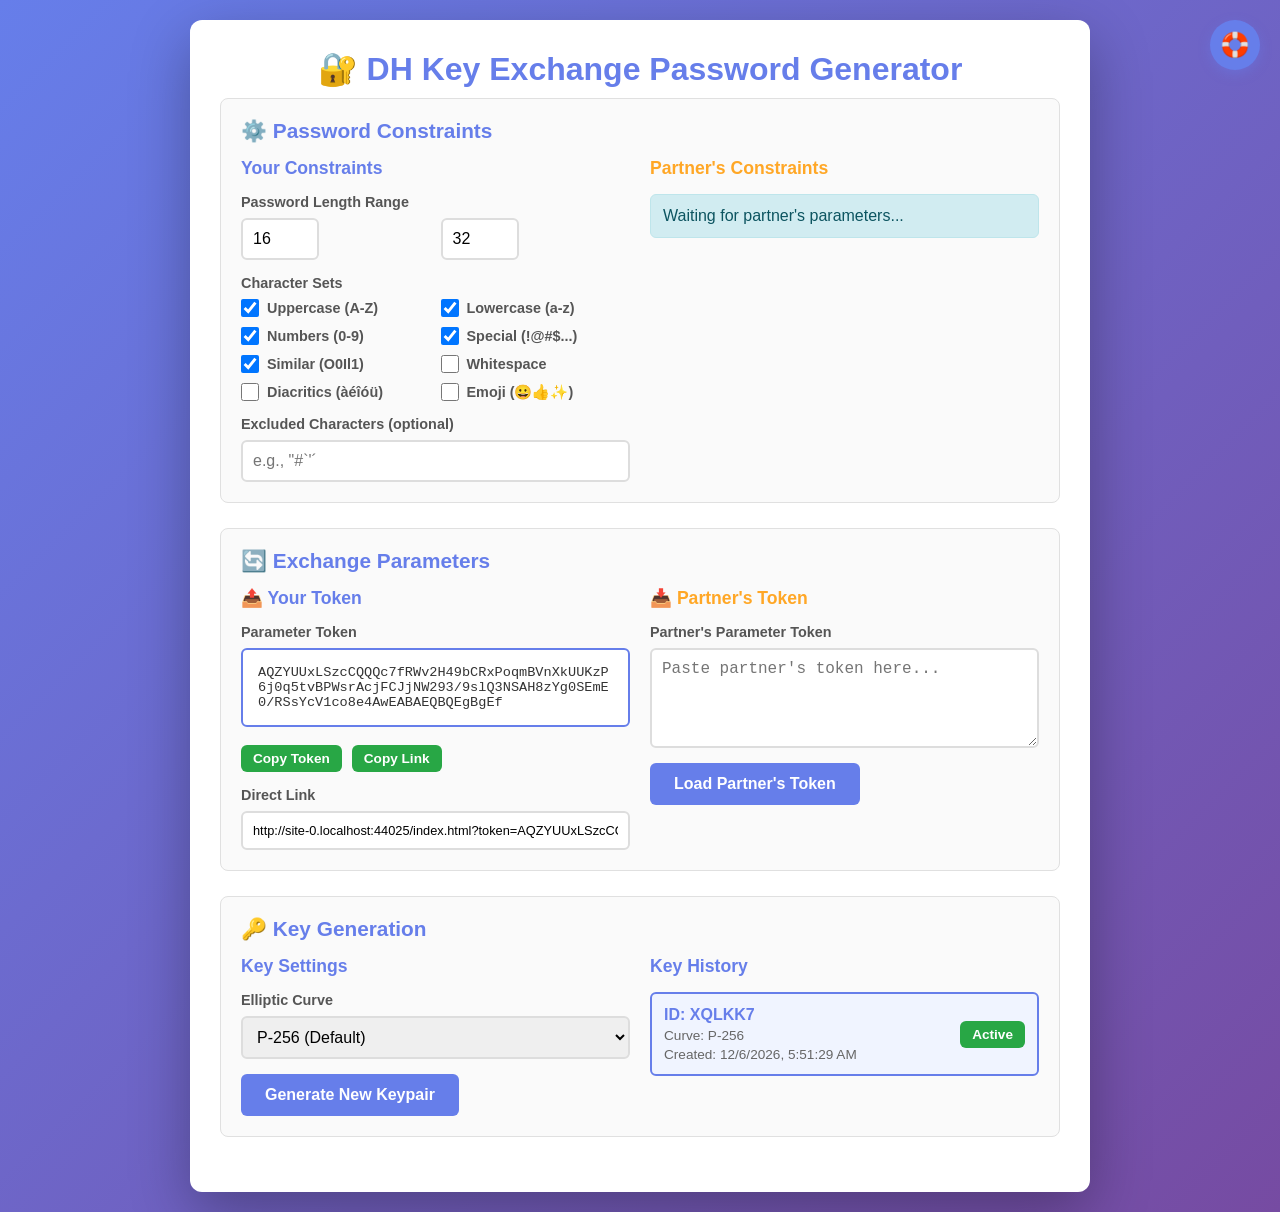
==== index.html @ a7e4fc38 "Fix similar char exclusion" ====
<!DOCTYPE html>
<html lang="en">
<head>
    <meta charset="UTF-8">
    <meta name="viewport" content="width=device-width, initial-scale=1.0">
    <title>DH Key Exchange - Secure Password Generator</title>
    <style>
        * {
            margin: 0;
            padding: 0;
            box-sizing: border-box;
        }

        body {
            font-family: 'Segoe UI', Tahoma, Geneva, Verdana, sans-serif;
            background: linear-gradient(135deg, #667eea 0%, #764ba2 100%);
            min-height: 100vh;
            padding: 20px;
            color: #333;
        }

        .container {
            max-width: 900px;
            margin: 0 auto;
            background: white;
            border-radius: 12px;
            box-shadow: 0 20px 60px rgba(0, 0, 0, 0.3);
            padding: 30px;
        }

        h1 {
            color: #667eea;
            text-align: center;
            margin-bottom: 10px;
            font-size: 2em;
        }

        .subtitle {
            text-align: center;
            color: #666;
            margin-bottom: 30px;
            font-size: 0.9em;
        }

        .section {
            margin-bottom: 25px;
            padding: 20px;
            border: 1px solid #e0e0e0;
            border-radius: 8px;
            background: #fafafa;
        }

        .section h2 {
            color: #667eea;
            margin-bottom: 15px;
            font-size: 1.3em;
            display: flex;
            align-items: center;
            gap: 10px;
        }

        .section-content {
            display: grid;
            gap: 15px;
        }

        .form-group {
            display: grid;
            gap: 8px;
        }

        label {
            font-weight: 600;
            color: #555;
            font-size: 0.9em;
        }

        input[type="number"],
        input[type="text"],
        select,
        textarea {
            padding: 10px;
            border: 2px solid #ddd;
            border-radius: 6px;
            font-size: 1em;
            transition: border-color 0.3s;
        }

        input[type="number"]:focus,
        input[type="text"]:focus,
        select:focus,
        textarea:focus {
            outline: none;
            border-color: #667eea;
        }

        .checkbox-group {
            display: grid;
            grid-template-columns: repeat(auto-fit, minmax(150px, 1fr));
            gap: 10px;
        }

        .checkbox-item {
            display: flex;
            align-items: center;
            gap: 8px;
        }

        input[type="checkbox"] {
            width: 18px;
            height: 18px;
            cursor: pointer;
        }

        .range-inputs {
            display: grid;
            grid-template-columns: 1fr 1fr;
            gap: 10px;
        }

        button {
            padding: 12px 24px;
            background: #667eea;
            color: white;
            border: none;
            border-radius: 6px;
            font-size: 1em;
            font-weight: 600;
            cursor: pointer;
            transition: all 0.3s;
        }

        button:hover {
            background: #5568d3;
            transform: translateY(-2px);
            box-shadow: 0 4px 12px rgba(102, 126, 234, 0.4);
        }

        button:active {
            transform: translateY(0);
        }

        button:disabled {
            background: #ccc;
            cursor: not-allowed;
            transform: none;
        }

        .button-group {
            display: flex;
            gap: 10px;
            flex-wrap: wrap;
        }

        .keypair-list {
            display: grid;
            gap: 10px;
        }

        .keypair-item {
            padding: 12px;
            background: white;
            border: 2px solid #e0e0e0;
            border-radius: 6px;
            display: flex;
            justify-content: space-between;
            align-items: center;
        }

        .keypair-item.active {
            border-color: #667eea;
            background: #f0f4ff;
        }

        .keypair-info {
            display: flex;
            flex-direction: column;
            gap: 4px;
        }

        .keypair-id {
            font-weight: bold;
            color: #667eea;
        }

        .keypair-curve {
            font-size: 0.85em;
            color: #666;
        }

        .token-display {
            padding: 15px;
            background: white;
            border: 2px solid #667eea;
            border-radius: 6px;
            word-break: break-all;
            font-family: 'Courier New', monospace;
            font-size: 0.85em;
            max-height: 150px;
            overflow-y: auto;
            position: relative;
        }

        .copy-button {
            padding: 6px 12px;
            font-size: 0.85em;
            background: #28a745;
        }

        .copy-button:hover {
            background: #218838;
        }

        .result-box {
            padding: 20px;
            background: #e8f5e9;
            border: 2px solid #4caf50;
            border-radius: 8px;
            margin-top: 20px;
            margin-bottom: 20px;
        }

        .result-box h3 {
            color: #2e7d32;
            margin-bottom: 15px;
        }

        .result-item {
            margin-bottom: 0;
        }

        .result-item label {
            display: block;
            margin-bottom: 5px;
            color: #2e7d32;
        }

        .result-value {
            padding: 12px;
            background: white;
            border-radius: 6px;
            font-family: 'Courier New', monospace;
            font-size: 1.1em;
            font-weight: bold;
            word-break: break-all;
            display: flex;
            justify-content: space-between;
            align-items: center;
            gap: 10px;
        }

        .verification-token {
            font-size: 1.5em;
            color: #667eea;
            text-align: center;
        }

        .alert {
            padding: 12px;
            border-radius: 6px;
            margin-bottom: 15px;
        }

        .alert-info {
            background: #d1ecf1;
            border: 1px solid #bee5eb;
            color: #0c5460;
        }

        .alert-success {
            background: #d4edda;
            border: 1px solid #c3e6cb;
            color: #155724;
        }

        .alert-warning {
            background: #fff3cd;
            border: 1px solid #ffeaa7;
            color: #856404;
        }

        .hidden {
            display: none;
        }

        textarea {
            min-height: 100px;
            font-family: 'Courier New', monospace;
            resize: vertical;
        }

        .link-display {
            display: flex;
            gap: 10px;
            margin-top: 10px;
        }

        .link-display input {
            flex: 1;
        }

        .help-button {
            position: fixed;
            top: 20px;
            right: 20px;
            width: 50px;
            height: 50px;
            border-radius: 50%;
            background: #667eea;
            color: white;
            border: none;
            font-size: 1.5em;
            cursor: pointer;
            box-shadow: 0 4px 12px rgba(102, 126, 234, 0.4);
            transition: all 0.3s ease;
            z-index: 1000;
            display: flex;
            align-items: center;
            justify-content: center;
        }

        .help-button:hover {
            transform: scale(1.1);
            box-shadow: 0 6px 20px rgba(102, 126, 234, 0.6);
        }

        .modal-overlay {
            display: none;
            position: fixed;
            top: 0;
            left: 0;
            right: 0;
            bottom: 0;
            background: rgba(0, 0, 0, 0.6);
            z-index: 2000;
            align-items: center;
            justify-content: center;
            padding: 20px;
            overflow-y: auto;
        }

        .modal-overlay.active {
            display: flex;
        }

        .modal-content {
            background: white;
            border-radius: 12px;
            max-width: 700px;
            width: 100%;
            max-height: 90vh;
            box-shadow: 0 20px 60px rgba(0, 0, 0, 0.4);
            position: relative;
            display: flex;
            flex-direction: column;
        }

        .modal-header {
            background: linear-gradient(135deg, #667eea 0%, #764ba2 100%);
            color: white;
            padding: 20px 30px;
            border-radius: 12px 12px 0 0;
            display: flex;
            justify-content: space-between;
            align-items: center;
            flex-shrink: 0;
        }

        .modal-header h2 {
            margin: 0;
            font-size: 1.5em;
        }

        .modal-close {
            background: rgba(255, 255, 255, 0.2);
            border: none;
            color: white;
            font-size: 1.5em;
            cursor: pointer;
            width: 35px;
            height: 35px;
            border-radius: 50%;
            display: flex;
            align-items: center;
            justify-content: center;
            transition: background 0.2s;
        }

        .modal-close:hover {
            background: rgba(255, 255, 255, 0.3);
        }

        .modal-body {
            padding: 30px;
            overflow-y: auto;
            flex: 1;
            min-height: 0;
        }

        .modal-body h3 {
            color: #667eea;
            margin-top: 25px;
            margin-bottom: 12px;
            font-size: 1.2em;
        }

        .modal-body h3:first-child {
            margin-top: 0;
        }

        .modal-body p {
            line-height: 1.6;
            color: #555;
            margin-bottom: 15px;
        }

        .modal-body ol, .modal-body ul {
            margin-left: 20px;
            margin-bottom: 15px;
            color: #555;
        }

        .modal-body li {
            margin-bottom: 8px;
            line-height: 1.5;
        }

        .modal-body strong {
            color: #333;
        }

        .welcome-banner {
            background: linear-gradient(135deg, #667eea15, #764ba215);
            border: 2px solid #667eea;
            border-radius: 8px;
            padding: 15px 20px;
            margin-bottom: 20px;
            display: flex;
            align-items: center;
            gap: 15px;
        }

        .welcome-banner-icon {
            font-size: 2em;
        }

        .welcome-banner-text {
            flex: 1;
        }

        .welcome-banner-text p {
            margin: 0;
            color: #333;
        }

        .welcome-banner-close {
            background: none;
            border: none;
            color: #667eea;
            cursor: pointer;
            font-size: 1.5em;
            padding: 0;
            width: 30px;
            height: 30px;
            border-radius: 50%;
            display: flex;
            align-items: center;
            justify-content: center;
            transition: background 0.2s;
        }

        .welcome-banner-close:hover {
            background: rgba(102, 126, 234, 0.1);
        }

        @media (max-width: 768px) {
            .range-inputs {
                grid-template-columns: 1fr;
            }
            
            .section > div[style*="grid-template-columns"] {
                grid-template-columns: 1fr !important;
            }

            .help-button {
                top: 10px;
                right: 10px;
                width: 45px;
                height: 45px;
                font-size: 1.3em;
            }

            .modal-body {
                padding: 20px;
            }
        }
    </style>
</head>
<body>
    <!-- Help Button -->
    <button class="help-button" onclick="openHelpModal()" title="Help">🛟</button>

    <!-- Help Modal -->
    <div id="helpModal" class="modal-overlay" onclick="closeHelpModalOnOverlay(event)">
        <div class="modal-content">
            <div class="modal-header">
                <h2>🛟 Help & Information</h2>
                <button class="modal-close" onclick="closeHelpModal()">&times;</button>
            </div>
            <div class="modal-body">
                <h3>📋 Workflow</h3>
                <ol>
                    <li><strong><span title="User A">👨🏽</span></strong> opens this page and configures password constraints (length, character types, excluded characters)</li>
                    <li><strong><span title="User A">👨🏽</span></strong> generates an EC keypair and shares their token with <strong><span title="User B">👩🏻</span></strong> (via any channel: email, chat, etc.)</li>
                    <li><strong><span title="User B">👩🏻</span></strong> opens this page, pastes <strong><span title="User A">👨🏽</span></strong>'s token, which automatically imports the constraints</li>
                    <li><strong><span title="User B">👩🏻</span></strong> generates their own keypair and shares their token back to <strong><span title="User A">👨🏽</span></strong></li>
                    <li><strong><span title="Both users">👨🏽👩🏻</span></strong> now have matching shared passwords and verification tokens</li>
                    <li><strong>Verify out-of-band</strong>: <span title="Both users">👨🏽👩🏻</span> compare the 6-character verification token (phone call, video chat, etc.)</li>
                    <li><strong>Use the password</strong>: Once verified, both users can use the shared password with confidence</li>
                </ol>

                <h3>🔒 Security Principles</h3>
                <p>This tool uses <strong>Elliptic Curve Diffie-Hellman (ECDH)</strong> key exchange:</p>
                <ul>
                    <li><strong>Public Key Cryptography</strong>: Each user generates a keypair (private + public key). Only public keys are exchanged</li>
                    <li><strong>Shared Secret Derivation</strong>: Using ECDH, both parties independently compute the same shared secret without ever transmitting it</li>
                    <li><strong>Password Generation</strong>: The shared secret is deterministically converted to a password using the agreed constraints</li>
                    <li><strong>Verification Token</strong>: A 24-bit token (XOR of public keys) provides out-of-band verification to prevent MITM attacks</li>
                    <li><strong>Web Crypto API</strong>: All cryptography uses browser-native, audited implementations (P-256, P-384, or P-521 curves)</li>
                </ul>

                <h3>🏠 Privacy & Local Operation</h3>
                <p><strong>Your data never leaves your device:</strong></p>
                <ul>
                    <li>✅ <strong>100% Client-Side</strong>: All cryptographic operations happen in your browser using JavaScript</li>
                    <li>✅ <strong>No Server Communication</strong>: This page makes zero network requests after loading</li>
                    <li>✅ <strong>No Tracking or Analytics</strong>: No cookies, no tracking pixels, no telemetry of any kind</li>
                    <li>✅ <strong>Session Storage Only</strong>: Keypairs are stored in your browser's session storage (cleared when tab closes)</li>
                    <li>✅ <strong>Open Source</strong>: Single HTML file - view source to audit the complete code</li>
                </ul>
                <p><em>You control token distribution. This tool only provides the cryptographic mechanism to generate matching passwords.</em></p>

                <h3>💡 Tips</h3>
                <ul>
                    <li>Always verify the verification token out-of-band (phone, video) before using the password</li>
                    <li>Tokens can be shared via any medium (email, chat, SMS) - they contain only public information</li>
                    <li>Use reasonable password lengths: 12-20 characters is typically secure and usable</li>
                    <li>The tool auto-selects or generates keypairs as needed for convenience</li>
                    <li>Multiple keypairs can be maintained in the same session for different exchanges</li>
                </ul>
            </div>
        </div>
    </div>

    <div class="container">
        <h1>🔐 DH Key Exchange Password Generator</h1>

        <!-- Welcome Banner (shown when partner token detected in URL) -->
        <div id="welcomeWrapper" class="hidden">
            <div id="welcomeBanner" class="welcome-banner">
                <div class="welcome-banner-icon">👋</div>
                <div class="welcome-banner-text">
                    <p><strong>It looks like someone sent you here!</strong> A partner token was detected. It has been pre-filled into the "Partner's Token" field below. Remember to send "Your Token" token to this partner, after modifying the password parameters. <a href="#" onclick="openHelpModal(); return false;">Need help?</a></p>
                </div>
                <button class="welcome-banner-close" onclick="closeWelcomeBanner()">&times;</button>
            </div>
        </div>

        <!-- Section 0: Results (at top) -->
        <div id="resultsSection" class="hidden">
            <div class="result-box">
                <h3>✨ Shared Password Generated</h3>
                <div style="display: grid; grid-template-columns: 2fr 1fr; gap: 15px;">
                    <div class="result-item">
                        <label>Shared Password</label>
                        <div class="result-value">
                            <span id="sharedPassword"></span>
                            <button class="copy-button" id="copyPassword">Copy</button>
                        </div>
                    </div>

                    <div class="result-item">
                        <label>Verification Token</label>
                        <div class="result-value verification-token">
                            <span id="verificationToken"></span>
                            <button class="copy-button" id="copyVerification">Copy</button>
                        </div>
                    </div>
                </div>

                <div class="alert alert-warning" style="margin-top: 15px;">
                    ⚠️ Compare the verification token with your partner to ensure you both derived the same password. The tokens should match exactly.
                </div>
            </div>
        </div>

        <!-- Section 1: Password Constraints -->
        <div class="section">
            <h2>⚙️ Password Constraints</h2>
            <div style="display: grid; grid-template-columns: 1fr 1fr; gap: 20px;">
                <!-- Your Constraints -->
                <div>
                    <h3 style="color: #667eea; margin-bottom: 15px; font-size: 1.1em;">Your Constraints</h3>
                    <div class="section-content">
                        <div class="form-group">
                            <label>Password Length Range</label>
                            <div class="range-inputs">
                                <div>
                                    <input type="number" id="minLength" min="4" max="128" value="16" placeholder="Min">
                                </div>
                                <div>
                                    <input type="number" id="maxLength" min="4" max="128" value="32" placeholder="Max">
                                </div>
                            </div>
                        </div>

                        <div class="form-group">
                            <label>Character Sets</label>
                            <div class="checkbox-group">
                                <div class="checkbox-item">
                                    <input type="checkbox" id="charUppercase" checked>
                                    <label for="charUppercase">Uppercase (A-Z)</label>
                                </div>
                                <div class="checkbox-item">
                                    <input type="checkbox" id="charLowercase" checked>
                                    <label for="charLowercase">Lowercase (a-z)</label>
                                </div>
                                <div class="checkbox-item">
                                    <input type="checkbox" id="charNumbers" checked>
                                    <label for="charNumbers">Numbers (0-9)</label>
                                </div>
                                <div class="checkbox-item">
                                    <input type="checkbox" id="charSpecial" checked>
                                    <label for="charSpecial">Special (!@#$...)</label>
                                </div>
                                <div class="checkbox-item">
                                    <input type="checkbox" id="charSimilar" checked>
                                    <label for="charSimilar">Similar (O0Il1)</label>
                                </div>
                                <div class="checkbox-item">
                                    <input type="checkbox" id="charWhitespace">
                                    <label for="charWhitespace">Whitespace</label>
                                </div>
                                <div class="checkbox-item">
                                    <input type="checkbox" id="charDiacritics">
                                    <label for="charDiacritics">Diacritics (àéîóü)</label>
                                </div>
                                <div class="checkbox-item">
                                    <input type="checkbox" id="charEmoji">
                                    <label for="charEmoji">Emoji (😀👍✨)</label>
                                </div>
                            </div>
                        </div>

                        <div class="form-group">
                            <label>Excluded Characters (optional)</label>
                            <input type="text" id="excludedChars" placeholder="e.g., &quot;#&grave;'&acute;">
                        </div>
                    </div>
                </div>

                <!-- Partner Constraints -->
                <div id="partnerConstraintsPanel">
                    <h3 style="color: #ffa726; margin-bottom: 15px; font-size: 1.1em;">Partner's Constraints</h3>
                    <div class="section-content">
                        <div id="partnerConstraintsContent" class="alert alert-info">
                            Waiting for partner's parameters...
                        </div>
                    </div>
                </div>
            </div>
        </div>

        <!-- Section 3: Exchange Parameters -->
        <div class="section">
            <h2>🔄 Exchange Parameters</h2>
            <div style="display: grid; grid-template-columns: 1fr 1fr; gap: 20px;">
                <!-- Share Your Parameters -->
                <div id="shareSection" class="hidden">
                    <h3 style="color: #667eea; margin-bottom: 15px; font-size: 1.1em;">📤 Your Token</h3>
                    <div class="section-content">
                        <div class="form-group">
                            <label>Parameter Token</label>
                            <div class="token-display" id="myToken"></div>
                            <div class="button-group" style="margin-top: 10px;">
                                <button class="copy-button" id="copyToken">Copy Token</button>
                                <button class="copy-button" id="copyLink">Copy Link</button>
                            </div>
                        </div>

                        <div class="form-group">
                            <label>Direct Link</label>
                            <input type="text" id="shareLink" readonly style="font-size: 0.8em;">
                        </div>
                    </div>
                </div>

                <!-- Load Partner's Parameters -->
                <div>
                    <h3 style="color: #ffa726; margin-bottom: 15px; font-size: 1.1em;">📥 Partner's Token</h3>
                    <div class="section-content">
                        <div class="form-group">
                            <label>Partner's Parameter Token</label>
                            <textarea id="partnerToken" placeholder="Paste partner's token here..."></textarea>
                        </div>

                        <div class="button-group">
                            <button id="loadPartnerToken">Load Partner's Token</button>
                        </div>
                    </div>
                </div>
            </div>
        </div>

        <!-- Section 4: Key Generation (at bottom) -->
        <div class="section">
            <h2>🔑 Key Generation</h2>
            <div style="display: grid; grid-template-columns: 1fr 1fr; gap: 20px;">
                <!-- Key Settings -->
                <div>
                    <h3 style="color: #667eea; margin-bottom: 15px; font-size: 1.1em;">Key Settings</h3>
                    <div class="section-content">
                        <div class="form-group">
                            <label>Elliptic Curve</label>
                            <select id="ecCurve">
                                <option value="P-256" selected>P-256 (Default)</option>
                                <option value="P-384">P-384</option>
                                <option value="P-521">P-521</option>
                            </select>
                        </div>

                        <div class="button-group">
                            <button id="generateKeypair">Generate New Keypair</button>
                        </div>
                    </div>
                </div>

                <!-- Key History -->
                <div>
                    <h3 style="color: #667eea; margin-bottom: 15px; font-size: 1.1em;">Key History</h3>
                    <div class="section-content">
                        <div id="keypairListContainer" class="hidden">
                            <div id="keypairList" class="keypair-list"></div>
                        </div>
                        <div id="noKeypairsMessage" class="alert alert-info">
                            No keypairs generated yet. Select a curve to auto-generate one.
                        </div>
                    </div>
                </div>
            </div>
        </div>
    </div>

    <script>
        // ========================================
        // State Management
        // ========================================
        const state = {
            keypairs: [],
            activeKeypairId: null,
            partnerPublicKey: null,
            partnerPublicKeyRaw: null,
            partnerKeypairId: null,
            partnerCurve: null,
            myKeypairIdForPartner: null,
            constraints: null
        };

        // ========================================
        // Utility Functions
        // ========================================
        function generateId(length = 8) {
            const chars = 'ABCDEFGHIJKLMNOPQRSTUVWXYZ0123456789';
            let id = '';
            const array = new Uint8Array(length);
            crypto.getRandomValues(array);
            for (let i = 0; i < length; i++) {
                id += chars[array[i] % chars.length];
            }
            return id;
        }

        function arrayBufferToBase64(buffer) {
            const bytes = new Uint8Array(buffer);
            let binary = '';
            for (let i = 0; i < bytes.length; i++) {
                binary += String.fromCharCode(bytes[i]);
            }
            return btoa(binary);
        }

        function base64ToArrayBuffer(base64) {
            const binary = atob(base64);
            const bytes = new Uint8Array(binary.length);
            for (let i = 0; i < binary.length; i++) {
                bytes[i] = binary.charCodeAt(i);
            }
            return bytes.buffer;
        }

        function getConstraints() {
            return {
                minLength: parseInt(document.getElementById('minLength').value),
                maxLength: parseInt(document.getElementById('maxLength').value),
                uppercase: document.getElementById('charUppercase').checked,
                lowercase: document.getElementById('charLowercase').checked,
                numbers: document.getElementById('charNumbers').checked,
                special: document.getElementById('charSpecial').checked,
                similar: document.getElementById('charSimilar').checked,
                whitespace: document.getElementById('charWhitespace').checked,
                diacritics: document.getElementById('charDiacritics').checked,
                emoji: document.getElementById('charEmoji').checked,
                excluded: document.getElementById('excludedChars').value
            };
        }

        function buildCharacterSet(constraints) {
            let charset = '';
            if (constraints.uppercase) charset += 'ABCDEFGHIJKLMNOPQRSTUVWXYZ';
            if (constraints.lowercase) charset += 'abcdefghijklmnopqrstuvwxyz';
            if (constraints.numbers) charset += '0123456789';
            if (constraints.special) charset += '!@#$%^&*()_+-=[]{}|;:,.<>?';
            if (constraints.whitespace) charset += ' \t';
            if (constraints.diacritics) charset += 'àáâäèéêëìíîïòóôöùúûüçñãõÀÁÂÄÈÉÊËÌÍÎÏÒÓÔÖÙÚÛÜÇÑÃÕ';
            if (constraints.emoji) {
              charset += '😀😁😂😃😄😅😆😇😈😉😊😋😌😍😎😏😐😑😒😓😔😕😖😗😘😙😚😛😜😝😞😟😠😡😢😣😤😥😦😧😨😩😪😫😬😭😮😯😰😱😲😳😴😵😶😷😸😹😺😻😼😽😾😿🙀🙁🙂🙃🙄';
              charset += '🙅🙆🙇🙈🙉🙊🙋🙌🙍🙎🙏';
              charset += '🚀🚁🚂🚃🚄🚅🚆🚇🚈🚉🚊🚋🚌🚍🚎🚏🚐🚑🚒🚓🚔🚕🚖🚗🚘🚙🚚🚛🚜🚝🚞🚟🚠🚡🚢🚣🚤🚥🚦🚧🚨🚩🚪🚫🚬🚭🚮🚯🚰🚱🚲🚳🚴🚵🚶🚷🚸🚹🚺🚻🚼🚽🚾🚿';
              charset += '🛀🛁🛂🛃🛄🛅';
              charset += '🤐🤑🤒🤓🤔🤕🤖🤗🤘🤙🤚🤛🤜🤝🤞🤟🤠🤡🤢🤣🤤🤥🤦🤧🤨🤩🤪🤫🤬🤭🤮🤯🤰🤱🤲🤳🤴🤵🤶🤷🤸🤹🤺🤼🤽🤾';
              charset += '🥀🥁🥂🥃🥄🥅🥇🥈🥉🥊🥋🥌🥍🥎🥏🥐🥑🥒🥓🥔🥕🥖🥗🥘🥙🥚🥛🥜🥝🥞🥟🥠🥡🥢🥣🥤🥥🥦🥧🥨🥩🥪🥫🥬🥭🥮🥯🥰🥱🥳🥴🥵🥶🥺🥻🥼🥽🥾🥿';
              charset += '🦀🦁🦂🦃🦄🦅🦆🦇🦈🦉🦊🦋🦌🦍🦎🦏🦐🦑🦒🦓🦔🦕🦖🦗🦘🦙🦚🦛🦜🦝🦞🦟🦠🦡🦢🦸🦹🦺🦻🦼🦽🦾🦿';
              charset += '🧀🧁🧂🧐🧑🧒🧓🧔🧕🧖🧗🧘🧙🧚🧛🧜🧝🧞🧟🧠🧡🧢🧣🧤🧥🧦🧧🧨🧩🧪🧫🧬🧭🧮🧯🧰🧱🧲🧳🧴🧵🧶🧷🧸🧹🧺🧻🧼🧽🧾🧿';
              charset += '🌀🌁🌂🌃🌄🌅🌆🌇🌈🌉🌊🌋🌌🌍🌎🌏🌐🌑🌒🌓🌔🌕🌖🌗🌘🌙🌚🌛🌜🌝🌞🌟🌠🌭🌮🌯🌰🌱🌲🌳🌴🌵🌶🌷🌸🌹🌺🌻🌼🌽🌾🌿🍀🍁🍂🍃';
              charset += '🍄🍅🍆🍇🍈🍉🍊🍋🍌🍍🍎🍏🍐🍑🍒🍓🍔🍕🍖🍗🍘🍙🍚🍛🍜🍝🍞🍟🍠🍡🍢🍣🍤🍥🍦🍧🍨🍩🍪🍫🍬🍭🍮🍯🍰🍱🍲🍳🍴🍵🍶🍷🍸🍹🍺🍻🍼🎁🎂🎃🎄🎅🎆🎇🎈🎉🎊🎋🎌🎍🎎🎏🎐🎑🎒🎓';
              charset += '🎠🎡🎢🎣🎤🎥🎦🎧🎨🎩🎪🎫🎬🎭🎮🎯🎰🎱🎲🎳🎴🎵🎶🎷🎸🎹🎺🎻🎼🎽🎾🎿🏀🏁🏂🏃🏄🏅🏆🏇🏈🏉🏊🏋🏌🏏🏐🏑🏒🏓🏡🏢🏣🏤🏥🏦🏧🏨🏩🏪🏫🏬🏭🏮🏯🏰';
              charset += '🐀🐁🐂🐃🐄🐅🐆🐇🐈🐉🐊🐋🐌🐍🐎🐏🐐🐑🐒🐓🐔🐕🐖🐗🐘🐙🐚🐛🐜🐝🐞🐟🐠🐡🐢🐣🐤🐥🐦🐧🐨🐩🐪🐫🐬🐭🐮🐯🐰🐱🐲🐳🐴🐵🐶🐷🐸🐹🐺🐻🐼🐽🐾🐿';
              charset += '👀👁👂👃👄👅👆👇👈👉👊👋👌👍👎👏👐👑👒👓👔👕👖👗👘👙👚👛👜👝👞👟👠👡👢👣👤👥👦👧👨👩👪👫👬👭👮👯👰👱👲👳👴👵👶👷👸👹👺👻👼👽👾👿💀';
              charset += '💁💂💃💄💅💆💇💈💉💊💋💌💍💎💏💐💑💒💓💔💕💖💗💘💙💚💛💜💝💞💟💠💡💢💣💤💥💦💧💨💩💪💫💬💭💮💯💰💱💲💳💴💵💶💷💸💹💺💻💼💽💾💿📀📁📂📃📄📅📆📇📈📉📊📋📌📍📎📏';
              charset += '📐📑📒📓📔📕📖📗📘📙📚📛📜📝📞📟📠📡📢📣📤📥📦📧📨📩📪📫📬📭📮📯📰📱📲📳📴📵📶📷📸📹📺📻📼📽📿🔀🔁🔂🔃🔄🔅🔆🔇🔈🔉🔊🔋🔌🔍🔎🔏🔐🔑🔒🔓🔔🔕🔖🔗🔘🔙🔚🔛🔜🔝🔞🔟🔠🔡🔢🔣🔤';
              charset += '🔥🔦🔧🔨🔩🔪🔫🔬🔭🔮🔯🔰🔱🔲🔳🔴🔵🔶🔷🔸🔹🔺🔻🔼🔽🕌🕍🕎🕐🕑🕒🕓🕔🕕🕖🕗🕘🕙🕚🕛🕜🕝🕞🕟🕠🕡🕢🕣🕤🕥🕦🕧';
            }

            if (!constraints.similar) {
                charset = charset.replace(/[O0Il1|]/g, '');
            }

            if (constraints.excluded) {
                const excluded = constraints.excluded.split('');
                return Array.from(charset).filter(c => !excluded.includes(c));
            } else {
                return Array.from(charset);
            }
        }

        function copyToClipboard(text, buttonId) {
            navigator.clipboard.writeText(text).then(() => {
                const button = document.getElementById(buttonId);
                const originalText = button.textContent;
                button.textContent = '✓ Copied!';
                setTimeout(() => {
                    button.textContent = originalText;
                }, 2000);
            });
        }

        function highlightCommonConstraints(mergedConstraints) {
            // Add highlighting to checkboxes that are active in merged constraints
            const checkboxes = ['charUppercase', 'charLowercase', 'charNumbers', 'charSpecial', 'charSimilar', 'charWhitespace', 'charDiacritics', 'charEmoji'];
            const constraintKeys = ['uppercase', 'lowercase', 'numbers', 'special', 'similar', 'whitespace', 'diacritics', 'emoji'];
            
            checkboxes.forEach((id, index) => {
                const checkbox = document.getElementById(id);
                const label = checkbox.parentElement;
                const key = constraintKeys[index];
                
                if (mergedConstraints[key]) {
                    // Highlight as common
                    label.style.backgroundColor = '#c8e6c9';
                    label.style.padding = '5px';
                    label.style.borderRadius = '4px';
                    label.style.fontWeight = 'bold';
                } else {
                    // Reset highlighting
                    label.style.backgroundColor = '';
                    label.style.padding = '';
                    label.style.borderRadius = '';
                    label.style.fontWeight = '';
                }
            });
        }

        // ========================================
        // Cryptographic Functions
        // ========================================
        async function generateKeypair(curveName) {
            const keypair = await crypto.subtle.generateKey(
                {
                    name: 'ECDH',
                    namedCurve: curveName
                },
                true,
                ['deriveBits']
            );

            const publicKeyRaw = await crypto.subtle.exportKey('raw', keypair.publicKey);
            const keypairId = generateId(6);

            const keypairData = {
                id: keypairId,
                curve: curveName,
                publicKey: keypair.publicKey,
                privateKey: keypair.privateKey,
                publicKeyRaw: publicKeyRaw,
                timestamp: Date.now()
            };

            state.keypairs.push(keypairData);
            state.activeKeypairId = keypairId;

            // Store in sessionStorage
            saveKeypairsToSession();

            return keypairData;
        }

        async function saveKeypairsToSession() {
            // Export keys as JWK for storage
            const sessionData = [];
            for (const kp of state.keypairs) {
                const publicKeyJWK = await crypto.subtle.exportKey('jwk', kp.publicKey);
                const privateKeyJWK = await crypto.subtle.exportKey('jwk', kp.privateKey);
                sessionData.push({
                    id: kp.id,
                    curve: kp.curve,
                    publicKeyRaw: arrayBufferToBase64(kp.publicKeyRaw),
                    publicKeyJWK: publicKeyJWK,
                    privateKeyJWK: privateKeyJWK,
                    timestamp: kp.timestamp
                });
            }
            sessionStorage.setItem('dhkex_keypairs', JSON.stringify(sessionData));
            sessionStorage.setItem('dhkex_active', state.activeKeypairId);
        }

        async function deriveSharedSecret(privateKey, publicKey, bits = 256) {
            const sharedSecret = await crypto.subtle.deriveBits(
                {
                    name: 'ECDH',
                    public: publicKey
                },
                privateKey,
                256
            );
            const result = await crypto.subtle.deriveBits(
                {
                    name: 'HKDF',
                    hash: 'SHA-256',
                    salt: new Uint8Array([]),
                    info: new Uint8Array([])
                },
                await crypto.subtle.importKey('raw', sharedSecret, { name: 'HKDF' }, false, ['deriveBits']),
                bits
            );
            return new Uint8Array(result);
        }

        function generateVerificationToken(myPublicKeyRaw, partnerPublicKeyRaw, constraints, bits = 24) {
            const myBytes = new Uint8Array(myPublicKeyRaw);
            const partnerBytes = new Uint8Array(partnerPublicKeyRaw);

            // XOR the public keys
            const maxLen = Math.max(myBytes.length, partnerBytes.length);
            const xorResult = new Uint8Array(maxLen);
            
            for (let i = 0; i < maxLen; i++) {
                const myByte = i < myBytes.length ? myBytes[i] : 0;
                const partnerByte = i < partnerBytes.length ? partnerBytes[i] : 0;
                xorResult[i] = myByte ^ partnerByte;
            }

            // Incorporate constraints into the verification token
            // Serialize constraints to bytes
            const constraintsString = JSON.stringify({
                minLength: constraints.minLength,
                maxLength: constraints.maxLength,
                uppercase: constraints.uppercase,
                lowercase: constraints.lowercase,
                numbers: constraints.numbers,
                special: constraints.special,
                similar: constraints.similar,
                whitespace: constraints.whitespace,
                diacritics: constraints.diacritics,
                emoji: constraints.emoji,
                excluded: constraints.excluded
            });
            const encoder = new TextEncoder();
            const constraintsBytes = encoder.encode(constraintsString);

            // XOR constraints into the result
            for (let i = 0; i < constraintsBytes.length; i++) {
                xorResult[i % xorResult.length] ^= constraintsBytes[i];
            }

            // Divide into blocks and XOR them together
            const blockSize = Math.ceil(bits / 8);
            let finalBlock = new Uint8Array(blockSize);
            
            for (let i = 0; i < xorResult.length; i++) {
                finalBlock[i % blockSize] ^= xorResult[i];
            }

            // Convert to hex string (limited to requested bits)
            let hexString = '';
            const numBytes = Math.ceil(bits / 8);
            for (let i = 0; i < numBytes; i++) {
                hexString += finalBlock[i].toString(16).padStart(2, '0');
            }

            // Trim to exact bit count
            const hexChars = Math.ceil(bits / 4);
            return hexString.substring(0, hexChars).toUpperCase();
        }

        function derivePassword(sharedSecret, charset, targetLength) {
            if (charset.length === 0) {
                throw new Error('No character set selected');
            }

            // Use the shared secret to generate a password
            // We'll use the bytes of the shared secret to index into the charset
            let password = '';
            let byteOffset = 0;

            for (let i = 0; i < targetLength; i++) {
                // Use each byte to select a character from the charset
                // For better distribution, we'll use multiple bytes if charset is large
                let index;
                if (charset.length <= 256) {
                    index = sharedSecret[byteOffset] % charset.length;
                    byteOffset++;
                } else {
                    // Use two bytes for larger charsets
                    const byte1 = sharedSecret[byteOffset];
                    const byte2 = sharedSecret[byteOffset + 1];
                    index = ((byte1 << 8) | byte2) % charset.length;
                    byteOffset += 2;
                }
                password += charset[index];
            }

            return password;
        }

        // ========================================
        // Token Management (TLV Encoding)
        // ========================================
        // TLV Tags:
        // 0x01: Keypair ID (string)
        // 0x02: Public Key (binary)
        // 0x03: Curve (1 byte: 0=P-256, 1=P-384, 2=P-521)
        // 0x04: Min Length (1 byte)
        // 0x05: Max Length (1 byte)
        // 0x06: Charset Flags (variable length, bit-packed)
        //       Byte 0: bit 0=uppercase, 1=lowercase, 2=numbers, 3=special, 4=similar, 5=whitespace, 6=diacritics, 7=emoji
        // 0x07: Excluded chars (string)
        // 0x08: Partner Keypair ID (string) - ID of the keypair that should be used to respond

        function encodeTLV(tag, value) {
            let valueBytes;
            
            if (typeof value === 'string') {
                const encoder = new TextEncoder();
                valueBytes = encoder.encode(value);
            } else if (typeof value === 'number') {
                valueBytes = new Uint8Array([value]);
            } else if (value instanceof ArrayBuffer || value instanceof Uint8Array) {
                valueBytes = new Uint8Array(value);
            } else {
                throw new Error('Unsupported value type for TLV encoding');
            }

            const length = valueBytes.length;
            let result;

            if (length < 128) {
                // Short form: 1 byte length
                result = new Uint8Array(2 + length);
                result[0] = tag;
                result[1] = length;
                result.set(valueBytes, 2);
            } else {
                // Long form: 2 bytes length (supports up to 65535)
                result = new Uint8Array(4 + length);
                result[0] = tag;
                result[1] = 0x80 | 0x02; // Length is encoded in next 2 bytes
                result[2] = (length >> 8) & 0xFF;
                result[3] = length & 0xFF;
                result.set(valueBytes, 4);
            }

            return result;
        }

        function decodeTLV(buffer, offset) {
            const view = new Uint8Array(buffer);
            
            if (offset >= view.length) {
                return null;
            }

            const tag = view[offset];
            let length;
            let valueOffset;

            if (view[offset + 1] & 0x80) {
                // Long form
                const lengthBytes = view[offset + 1] & 0x7F;
                if (lengthBytes === 2) {
                    length = (view[offset + 2] << 8) | view[offset + 3];
                    valueOffset = offset + 4;
                } else {
                    throw new Error('Unsupported length encoding');
                }
            } else {
                // Short form
                length = view[offset + 1];
                valueOffset = offset + 2;
            }

            const value = view.slice(valueOffset, valueOffset + length);
            const nextOffset = valueOffset + length;

            return { tag, value, nextOffset };
        }

        function createToken(keypairId, publicKeyRaw, curve, constraints, partnerKeypairId = null) {
            const parts = [];

            // Tag 0x01: Keypair ID
            parts.push(encodeTLV(0x01, keypairId));

            // Tag 0x02: Public Key
            parts.push(encodeTLV(0x02, publicKeyRaw));

            // Tag 0x03: Curve (encode as number)
            const curveMap = { 'P-256': 0, 'P-384': 1, 'P-521': 2 };
            parts.push(encodeTLV(0x03, curveMap[curve] || 0));

            // Tag 0x04: Min Length
            parts.push(encodeTLV(0x04, constraints.minLength));

            // Tag 0x05: Max Length
            parts.push(encodeTLV(0x05, constraints.maxLength));

            // Tag 0x06: Charset Flags (multi-byte support)
            let flags = 0;
            if (constraints.uppercase) flags |= 0x01;
            if (constraints.lowercase) flags |= 0x02;
            if (constraints.numbers) flags |= 0x04;
            if (constraints.special) flags |= 0x08;
            if (constraints.similar) flags |= 0x10;
            if (constraints.whitespace) flags |= 0x20;
            if (constraints.diacritics) flags |= 0x40;
            if (constraints.emoji) flags |= 0x80;
            
            // Only add if flags is non-zero
            if (flags !== 0) {
                parts.push(encodeTLV(0x06, flags));
            }

            // Tag 0x07: Excluded chars (only if non-empty)
            if (constraints.excluded) {
                parts.push(encodeTLV(0x07, constraints.excluded));
            }

            // Tag 0x08: Partner Keypair ID (only if provided)
            if (partnerKeypairId) {
                parts.push(encodeTLV(0x08, partnerKeypairId));
            }

            // Concatenate all parts
            const totalLength = parts.reduce((sum, part) => sum + part.length, 0);
            const result = new Uint8Array(totalLength);
            let offset = 0;
            for (const part of parts) {
                result.set(part, offset);
                offset += part.length;
            }

            // Base64 encode the binary TLV data
            return arrayBufferToBase64(result.buffer);
        }

        function parseToken(tokenString) {
            try {
                const buffer = base64ToArrayBuffer(tokenString);
                const result = {
                    keypairId: null,
                    publicKeyRaw: null,
                    curve: null,
                    partnerKeypairId: null,
                    constraints: {
                        minLength: 16,
                        maxLength: 32,
                        uppercase: true,
                        lowercase: true,
                        numbers: true,
                        special: true,
                        similar: true,
                        whitespace: false,
                        diacritics: false,
                        emoji: false,
                        excluded: ''
                    }
                };

                const curveMap = ['P-256', 'P-384', 'P-521'];
                let offset = 0;

                while (offset < buffer.byteLength) {
                    const tlv = decodeTLV(buffer, offset);
                    if (!tlv) break;

                    const decoder = new TextDecoder();

                    switch (tlv.tag) {
                        case 0x01: // Keypair ID
                            result.keypairId = decoder.decode(tlv.value);
                            break;
                        case 0x02: // Public Key
                            result.publicKeyRaw = tlv.value.buffer;
                            break;
                        case 0x03: // Curve
                            result.curve = curveMap[tlv.value[0]] || 'P-256';
                            break;
                        case 0x04: // Min Length
                            result.constraints.minLength = tlv.value[0];
                            break;
                        case 0x05: // Max Length
                            result.constraints.maxLength = tlv.value[0];
                            break;
                        case 0x06: // Charset Flags
                            const flags = tlv.value[0];
                            result.constraints.uppercase = !!(flags & 0x01);
                            result.constraints.lowercase = !!(flags & 0x02);
                            result.constraints.numbers = !!(flags & 0x04);
                            result.constraints.special = !!(flags & 0x08);
                            result.constraints.similar = !!(flags & 0x10);
                            result.constraints.whitespace = !!(flags & 0x20);
                            result.constraints.diacritics = !!(flags & 0x40);
                            result.constraints.emoji = !!(flags & 0x80);
                            break;
                        case 0x07: // Excluded chars
                            result.constraints.excluded = decoder.decode(tlv.value);
                            break;
                        case 0x08: // Partner Keypair ID
                            result.partnerKeypairId = decoder.decode(tlv.value);
                            break;
                    }

                    offset = tlv.nextOffset;
                }

                return result;
            } catch (e) {
                console.error('Failed to parse token:', e);
                return null;
            }
        }

        // ========================================
        // Intelligent Key Management
        // ========================================
        async function ensureKeypairForCurve(curveName) {
            // Find the latest keypair for this curve
            const matchingKeys = state.keypairs.filter(kp => kp.curve === curveName);
            
            if (matchingKeys.length > 0) {
                // Sort by timestamp, newest first
                matchingKeys.sort((a, b) => b.timestamp - a.timestamp);
                const latestKey = matchingKeys[0];
                state.activeKeypairId = latestKey.id;
                updateKeypairList();
                updateShareSection();
                return latestKey;
            } else {
                // No matching keypair, generate one
                console.log('Auto-generating keypair for curve: ' + curveName);
                const newKeypair = await generateKeypair(curveName);
                updateKeypairList();
                updateShareSection();
                return newKeypair;
            }
        }

        // ========================================
        // Intelligent Key Management
        // ========================================
        async function ensureKeypairForCurve(curveName) {
            // Find the latest keypair for this curve
            const matchingKeys = state.keypairs.filter(kp => kp.curve === curveName);
            
            if (matchingKeys.length > 0) {
                // Sort by timestamp, newest first
                matchingKeys.sort((a, b) => b.timestamp - a.timestamp);
                const latestKey = matchingKeys[0];
                state.activeKeypairId = latestKey.id;
                updateKeypairList();
                updateShareSection();
                return latestKey;
            } else {
                // No matching keypair, generate one
                console.log('Auto-generating keypair for curve: ' + curveName);
                const newKeypair = await generateKeypair(curveName);
                updateKeypairList();
                updateShareSection();
                return newKeypair;
            }
        }

        // ========================================
        // UI Update Functions
        // ========================================
        function updateKeypairList() {
            const container = document.getElementById('keypairListContainer');
            const list = document.getElementById('keypairList');
            const noKeysMsg = document.getElementById('noKeypairsMessage');

            if (state.keypairs.length === 0) {
                container.classList.add('hidden');
                noKeysMsg.classList.remove('hidden');
                return;
            }

            container.classList.remove('hidden');
            noKeysMsg.classList.add('hidden');
            list.innerHTML = '';

            state.keypairs.forEach(kp => {
                const item = document.createElement('div');
                item.className = 'keypair-item' + (kp.id === state.activeKeypairId ? ' active' : '');
                const timestamp = new Date(kp.timestamp).toLocaleString();
                item.innerHTML = `
                    <div class="keypair-info">
                        <span class="keypair-id">ID: ${kp.id}</span>
                        <span class="keypair-curve">Curve: ${kp.curve}</span>
                        <span class="keypair-curve">Created: ${timestamp}</span>
                    </div>
                    <button class="copy-button" onclick="setActiveKeypair('${kp.id}')">
                        ${kp.id === state.activeKeypairId ? 'Active' : 'Select'}
                    </button>
                `;
                list.appendChild(item);
            });
        }

        function updateShareSection() {
            const activeKeypair = state.keypairs.find(kp => kp.id === state.activeKeypairId);
            if (!activeKeypair) {
                document.getElementById('shareSection').classList.add('hidden');
                return;
            }

            const constraints = getConstraints();
            const token = createToken(
                activeKeypair.id,
                activeKeypair.publicKeyRaw,
                activeKeypair.curve,
                constraints,
                state.myKeypairIdForPartner
            );

            document.getElementById('myToken').textContent = token;
            
            const link = window.location.href.split('?')[0] + '?token=' + encodeURIComponent(token);
            document.getElementById('shareLink').value = link;

            document.getElementById('shareSection').classList.remove('hidden');
        }

        async function processPartnerToken(tokenString) {
            const parsed = parseToken(tokenString);
            if (!parsed) {
                alert('Invalid token format');
                return;
            }

            // Import the partner's public key
            const partnerPublicKey = await crypto.subtle.importKey(
                'raw',
                parsed.publicKeyRaw,
                {
                    name: 'ECDH',
                    namedCurve: parsed.curve
                },
                false,
                []
            );

            state.partnerPublicKey = partnerPublicKey;
            state.partnerPublicKeyRaw = parsed.publicKeyRaw;
            state.partnerKeypairId = parsed.keypairId;
            state.partnerCurve = parsed.curve;
            
            // If partner specified which keypair we should use, check if we have it
            if (parsed.partnerKeypairId) {
                const targetKeypair = state.keypairs.find(kp => kp.id === parsed.partnerKeypairId);
                if (targetKeypair) {
                    state.activeKeypairId = parsed.partnerKeypairId;
                    updateKeypairList(); // Update UI to show active keypair
                } else {
                    // Show error - we don't have the requested keypair
                    const partnerPanel = document.getElementById('partnerConstraintsContent');
                    partnerPanel.innerHTML = `
                        <div class="alert" style="background: #ffebee; border: 1px solid #ef5350; color: #c62828;">
                            <strong>⚠️ Error: Missing Keypair</strong><br>
                            Partner requested keypair ID <strong>${parsed.partnerKeypairId}</strong> but it was not found in your key history.<br>
                            This token was meant as a response to a specific keypair you previously shared.
                        </div>
                    `;
                    return; // Don't proceed with password generation
                }
            }
            
            // Store partner's keypair ID so our response token includes it
            state.myKeypairIdForPartner = parsed.keypairId;
            
            // Merge constraints (take the most restrictive)
            const currentConstraints = getConstraints();
            state.constraints = {
                minLength: Math.max(parsed.constraints.minLength, currentConstraints.minLength),
                maxLength: Math.min(parsed.constraints.maxLength, currentConstraints.maxLength),
                uppercase: parsed.constraints.uppercase && currentConstraints.uppercase,
                lowercase: parsed.constraints.lowercase && currentConstraints.lowercase,
                numbers: parsed.constraints.numbers && currentConstraints.numbers,
                special: parsed.constraints.special && currentConstraints.special,
                similar: parsed.constraints.similar && currentConstraints.similar,
                whitespace: parsed.constraints.whitespace && currentConstraints.whitespace,
                diacritics: parsed.constraints.diacritics && currentConstraints.diacritics,
                emoji: parsed.constraints.emoji && currentConstraints.emoji,
                excluded: (parsed.constraints.excluded + currentConstraints.excluded).split('').filter((v, i, a) => a.indexOf(v) === i).join('')
            };

            // Show partner constraints in the side panel
            const partnerPanel = document.getElementById('partnerConstraintsContent');
            partnerPanel.innerHTML = `
                <div style="padding: 10px; background: white; border-radius: 6px;">
                    <p style="margin-bottom: 10px;"><strong>🆔 Keypair ID:</strong> ${parsed.keypairId}</p>
                    <p style="margin-bottom: 10px;"><strong>📐 Curve:</strong> ${parsed.curve}</p>
                    <p style="margin-bottom: 10px;"><strong>📏 Length:</strong> ${parsed.constraints.minLength}-${parsed.constraints.maxLength} chars</p>
                    <div style="margin-top: 10px; display: grid; grid-template-columns: 1fr 1fr; gap: 5px;">
                        <div>🔤 Uppercase: ${parsed.constraints.uppercase ? '✓' : '✗'}</div>
                        <div>🔡 Lowercase: ${parsed.constraints.lowercase ? '✓' : '✗'}</div>
                        <div>🔢 Numbers: ${parsed.constraints.numbers ? '✓' : '✗'}</div>
                        <div>🔣 Special: ${parsed.constraints.special ? '✓' : '✗'}</div>
                        <div>👁️ Similar: ${parsed.constraints.similar ? '✓' : '✗'}</div>
                        <div>␣ Whitespace: ${parsed.constraints.whitespace ? '✓' : '✗'}</div>
                        <div>é Diacritics: ${parsed.constraints.diacritics ? '✓' : '✗'}</div>
                        <div>😀 Emoji: ${parsed.constraints.emoji ? '✓' : '✗'}</div>
                        ${parsed.constraints.excluded ? `<div style="grid-column: 1 / -1;">🚫 Excluded: ${parsed.constraints.excluded}</div>` : ''}
                    </div>
                </div>
            `;
            
            // Highlight common constraints
            highlightCommonConstraints(state.constraints);

            // Update our share section to include partner's keypair ID in our token
            updateShareSection();

            // If we have an active keypair, derive the password
            if (state.activeKeypairId) {
                await deriveAndDisplayPassword();
            }
        }

        async function deriveAndDisplayPassword() {
            const activeKeypair = state.keypairs.find(kp => kp.id === state.activeKeypairId);
            if (!activeKeypair || !state.partnerPublicKey) {
                return;
            }

            // Check curve compatibility
            if (activeKeypair.curve !== state.partnerCurve) {
                alert('Curve mismatch! You are using ' + activeKeypair.curve + ' but partner is using ' + state.partnerCurve);
                return;
            }

            // Build character set and calculate bytes needed
            const charset = buildCharacterSet(state.constraints);
            const targetLength = Math.min(state.constraints.maxLength, Math.floor((state.constraints.minLength + state.constraints.maxLength) / 2));
            const bytesPerChar = charset.length <= 256 ? 1 : 2;
            const bitsNeeded = targetLength * bytesPerChar * 8;

            // Derive shared secret with exactly the number of bits we need
            const sharedSecret = await deriveSharedSecret(activeKeypair.privateKey, state.partnerPublicKey, bitsNeeded);

            // Generate password
            const password = derivePassword(sharedSecret, charset, targetLength);

            // Generate verification token
            const verificationToken = generateVerificationToken(activeKeypair.publicKeyRaw, state.partnerPublicKeyRaw, state.constraints, 24);

            // Display results
            document.getElementById('sharedPassword').textContent = password;
            document.getElementById('verificationToken').textContent = verificationToken;
            document.getElementById('resultsSection').classList.remove('hidden');
        }

        // ========================================
        // Global Functions (for onclick handlers)
        // ========================================
        window.setActiveKeypair = function(keypairId) {
            state.activeKeypairId = keypairId;
            saveKeypairsToSession();
            updateKeypairList();
            updateShareSection();
        };

        // ========================================
        // Event Handlers
        // ========================================
        document.getElementById('generateKeypair').addEventListener('click', async function() {
            const curve = document.getElementById('ecCurve').value;
            const button = this;
            button.disabled = true;
            button.textContent = 'Generating...';

            try {
                await generateKeypair(curve);
                updateKeypairList();
                updateShareSection();
            } catch (e) {
                alert('Failed to generate keypair: ' + e.message);
            } finally {
                button.disabled = false;
                button.textContent = 'Generate New Keypair';
            }
        });

        // Auto-select or generate keypair when curve changes
        document.getElementById('ecCurve').addEventListener('change', async function() {
            const curve = this.value;
            await ensureKeypairForCurve(curve);
        });

        document.getElementById('copyToken').addEventListener('click', function() {
            const token = document.getElementById('myToken').textContent;
            copyToClipboard(token, 'copyToken');
        });

        document.getElementById('copyLink').addEventListener('click', function() {
            const link = document.getElementById('shareLink').value;
            copyToClipboard(link, 'copyLink');
        });

        document.getElementById('loadPartnerToken').addEventListener('click', async function() {
            await loadPartnerTokenFromTextarea();
        });

        // Auto-import partner tokens when pasted
        let partnerTokenTimeout;
        document.getElementById('partnerToken').addEventListener('input', function() {
            clearTimeout(partnerTokenTimeout);
            partnerTokenTimeout = setTimeout(async () => {
                const tokenString = this.value.trim();
                if (tokenString && tokenString.length > 20) { // Basic validation
                    try {
                        // Try to parse to see if it's valid
                        const parsed = parseToken(tokenString);
                        if (parsed && parsed.publicKeyRaw) {
                            console.log('Auto-importing partner token...');
                            await loadPartnerTokenFromTextarea();
                        }
                    } catch (e) {
                        // Invalid token, don't auto-import
                    }
                }
            }, 500); // Wait 500ms after user stops typing
        });

        async function loadPartnerTokenFromTextarea() {
            const tokenString = document.getElementById('partnerToken').value.trim();
            if (!tokenString) {
                alert('Please paste a token first');
                return;
            }

            const button = document.getElementById('loadPartnerToken');
            button.disabled = true;
            button.textContent = 'Loading...';

            try {
                await processPartnerToken(tokenString);
            } catch (e) {
                alert('Failed to process token: ' + e.message);
            } finally {
                button.disabled = false;
                button.textContent = "Load Partner's Token";
            }
        }

        document.getElementById('copyPassword').addEventListener('click', function() {
            const password = document.getElementById('sharedPassword').textContent;
            copyToClipboard(password, 'copyPassword');
        });

        document.getElementById('copyVerification').addEventListener('click', function() {
            const token = document.getElementById('verificationToken').textContent;
            copyToClipboard(token, 'copyVerification');
        });

        // Update share section when constraints change
        ['minLength', 'maxLength', 'charUppercase', 'charLowercase', 'charNumbers', 'charSpecial', 'charSimilar', 'charWhitespace', 'charDiacritics', 'charEmoji', 'excludedChars'].forEach(id => {
            const element = document.getElementById(id);
            element.addEventListener('change', async function() {
                if (state.activeKeypairId) {
                    updateShareSection();
                    if (state.partnerPublicKey) {
                        await processPartnerToken(document.getElementById('partnerToken').value.trim());
                    }
                }
            });
        });

        // ========================================
        // Session Storage Restoration
        // ========================================
        async function restoreKeypairsFromSession() {
            try {
                const savedKeypairs = sessionStorage.getItem('dhkex_keypairs');
                const savedActive = sessionStorage.getItem('dhkex_active');
                
                if (savedKeypairs) {
                    const sessionData = JSON.parse(savedKeypairs);
                    
                    for (const data of sessionData) {
                        // Import keys from JWK
                        const publicKey = await crypto.subtle.importKey(
                            'jwk',
                            data.publicKeyJWK,
                            { name: 'ECDH', namedCurve: data.curve },
                            true,
                            []
                        );
                        
                        const privateKey = await crypto.subtle.importKey(
                            'jwk',
                            data.privateKeyJWK,
                            { name: 'ECDH', namedCurve: data.curve },
                            true,
                            ['deriveBits']
                        );
                        
                        const keypairData = {
                            id: data.id,
                            curve: data.curve,
                            publicKey: publicKey,
                            privateKey: privateKey,
                            publicKeyRaw: base64ToArrayBuffer(data.publicKeyRaw),
                            timestamp: data.timestamp
                        };
                        
                        state.keypairs.push(keypairData);
                    }
                    
                    if (savedActive) {
                        state.activeKeypairId = savedActive;
                    }
                    
                    updateKeypairList();
                    if (state.activeKeypairId) {
                        updateShareSection();
                    }
                    
                    console.log('Restored ' + state.keypairs.length + ' keypair(s) from session');
                }
            } catch (e) {
                console.error('Failed to restore session:', e);
            }
        }

        // ========================================
        // Initialization
        // ========================================
        window.addEventListener('DOMContentLoaded', async function() {
            // Restore keypairs from session storage
            await restoreKeypairsFromSession();

            // Check for token in URL and show welcome banner if appropriate
            const urlParams = new URLSearchParams(window.location.search);
            const tokenParam = urlParams.get('token') || urlParams.get('t');
            
            if (tokenParam) {
                // Show welcome banner if not previously dismissed
                if (!sessionStorage.getItem('welcomeBannerDismissed')) {
                    document.getElementById('welcomeWrapper').classList.remove('hidden');
                }
                
                // Auto-fill the partner token field
                const partnerTokenField = document.getElementById('partnerToken');
                if (partnerTokenField && !partnerTokenField.value) {
                    partnerTokenField.value = tokenParam;
                    // Trigger auto-import
                    partnerTokenField.dispatchEvent(new Event('input'));
                }
            }

            // Ensure we have a keypair for the default curve
            const defaultCurve = document.getElementById('ecCurve').value;
            await ensureKeypairForCurve(defaultCurve);
        });

        // ========================================
        // Help Modal Functions
        // ========================================
        function openHelpModal() {
            document.getElementById('helpModal').classList.add('active');
        }

        function closeHelpModal() {
            document.getElementById('helpModal').classList.remove('active');
        }

        function closeHelpModalOnOverlay(event) {
            if (event.target === event.currentTarget) {
                closeHelpModal();
            }
        }

        function closeWelcomeBanner() {
            document.getElementById('welcomeWrapper').classList.add('hidden');
            sessionStorage.setItem('welcomeBannerDismissed', 'true');
        }
    </script>
</body>
</html>
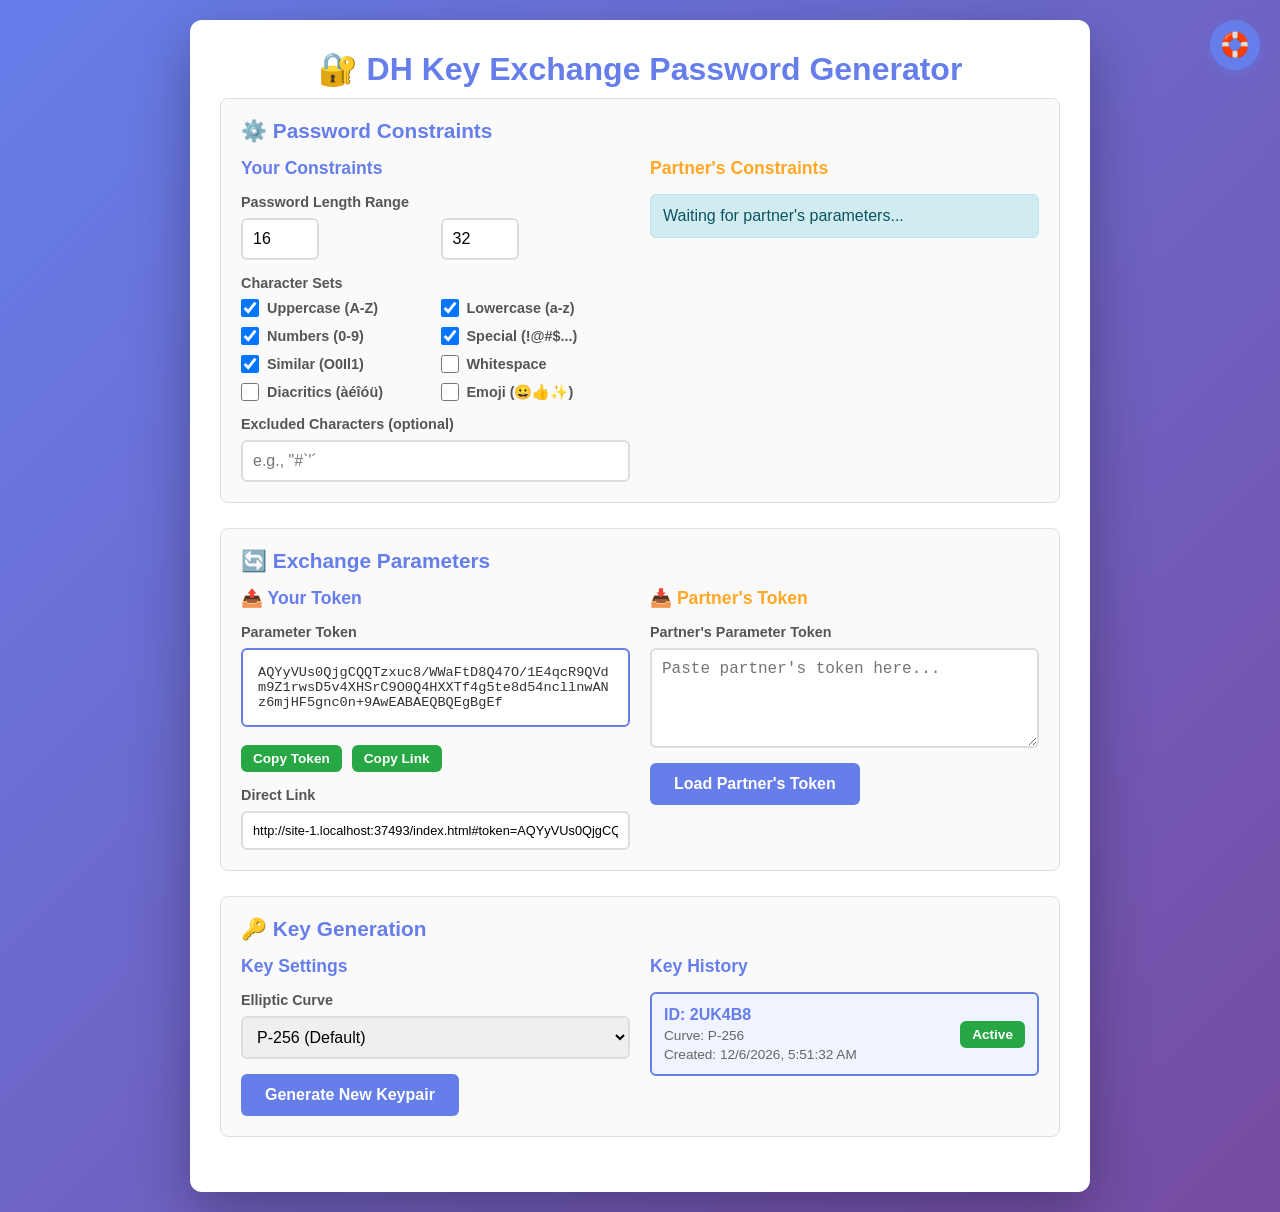
==== commit 8641a54a: "Security review feedback" ====
--- a/index.html
+++ b/index.html
@@ -766,6 +766,8 @@
             constraints: null
         };
 
+        const MAX_TOKEN_LENGTH = 8192;
+
         // ========================================
         // Utility Functions
         // ========================================
@@ -943,21 +945,21 @@
             sessionStorage.setItem('dhkex_active', state.activeKeypairId);
         }
 
-        async function deriveSharedSecret(privateKey, publicKey, bits = 256) {
+        async function deriveSharedSecret(privateKey, publicKey, curveName, infoBytes, saltBytes, curveBits, bits = 256) {
             const sharedSecret = await crypto.subtle.deriveBits(
                 {
                     name: 'ECDH',
                     public: publicKey
                 },
                 privateKey,
-                256
+                curveBits
             );
             const result = await crypto.subtle.deriveBits(
                 {
                     name: 'HKDF',
                     hash: 'SHA-256',
-                    salt: new Uint8Array([]),
-                    info: new Uint8Array([])
+                    salt: saltBytes || new Uint8Array([]),
+                    info: infoBytes || new Uint8Array([])
                 },
                 await crypto.subtle.importKey('raw', sharedSecret, { name: 'HKDF' }, false, ['deriveBits']),
                 bits
@@ -965,23 +967,8 @@
             return new Uint8Array(result);
         }
 
-        function generateVerificationToken(myPublicKeyRaw, partnerPublicKeyRaw, constraints, bits = 24) {
-            const myBytes = new Uint8Array(myPublicKeyRaw);
-            const partnerBytes = new Uint8Array(partnerPublicKeyRaw);
-
-            // XOR the public keys
-            const maxLen = Math.max(myBytes.length, partnerBytes.length);
-            const xorResult = new Uint8Array(maxLen);
-            
-            for (let i = 0; i < maxLen; i++) {
-                const myByte = i < myBytes.length ? myBytes[i] : 0;
-                const partnerByte = i < partnerBytes.length ? partnerBytes[i] : 0;
-                xorResult[i] = myByte ^ partnerByte;
-            }
-
-            // Incorporate constraints into the verification token
-            // Serialize constraints to bytes
-            const constraintsString = JSON.stringify({
+        function getDeterministicConstraints(constraints) {
+            return {
                 minLength: constraints.minLength,
                 maxLength: constraints.maxLength,
                 uppercase: constraints.uppercase,
@@ -993,9 +980,75 @@
                 diacritics: constraints.diacritics,
                 emoji: constraints.emoji,
                 excluded: constraints.excluded
-            });
+            };
+        }
+
+        function buildConstraintsInfoBytes(constraints) {
+            const deterministic = getDeterministicConstraints(constraints);
             const encoder = new TextEncoder();
-            const constraintsBytes = encoder.encode(constraintsString);
+            return encoder.encode(JSON.stringify(deterministic));
+        }
+
+        function xorStringsToBytes(a, b) {
+            if (!a || !b) {
+                return new Uint8Array([]);
+            }
+            const encoder = new TextEncoder();
+            const aBytes = encoder.encode(a);
+            const bBytes = encoder.encode(b);
+            const maxLen = Math.max(aBytes.length, bBytes.length);
+            const result = new Uint8Array(maxLen);
+            for (let i = 0; i < maxLen; i++) {
+                const aByte = i < aBytes.length ? aBytes[i] : 0;
+                const bByte = i < bBytes.length ? bBytes[i] : 0;
+                result[i] = aByte ^ bByte;
+            }
+            return result;
+        }
+
+        async function deriveHkdfSaltFromKeyIds(myKeypairId, partnerKeypairId, bits = 256) {
+            if (!myKeypairId || !partnerKeypairId) {
+                return new Uint8Array([]);
+            }
+            const xorBytes = xorStringsToBytes(myKeypairId, partnerKeypairId);
+            const keyMaterial = await crypto.subtle.importKey(
+                'raw',
+                xorBytes,
+                { name: 'PBKDF2' },
+                false,
+                ['deriveBits']
+            );
+            const salt = new TextEncoder().encode('dhkex-keyid-salt');
+            const derived = await crypto.subtle.deriveBits(
+                {
+                    name: 'PBKDF2',
+                    hash: 'SHA-256',
+                    salt,
+                    iterations: 10000
+                },
+                keyMaterial,
+                bits
+            );
+            return new Uint8Array(derived);
+        }
+
+        function generateVerificationToken(myPublicKeyRaw, partnerPublicKeyRaw, constraints, bits = 24) {
+            const myBytes = new Uint8Array(myPublicKeyRaw);
+            const partnerBytes = new Uint8Array(partnerPublicKeyRaw);
+
+            // XOR the public keys
+            const maxLen = Math.max(myBytes.length, partnerBytes.length);
+            const xorResult = new Uint8Array(maxLen);
+            
+            for (let i = 0; i < maxLen; i++) {
+                const myByte = i < myBytes.length ? myBytes[i] : 0;
+                const partnerByte = i < partnerBytes.length ? partnerBytes[i] : 0;
+                xorResult[i] = myByte ^ partnerByte;
+            }
+
+            // Incorporate constraints into the verification token
+            // Serialize constraints to bytes
+            const constraintsBytes = buildConstraintsInfoBytes(constraints);
 
             // XOR constraints into the result
             for (let i = 0; i < constraintsBytes.length; i++) {
@@ -1194,6 +1247,9 @@
 
         function parseToken(tokenString) {
             try {
+                if (!tokenString || tokenString.length > MAX_TOKEN_LENGTH) {
+                    return null;
+                }
                 const buffer = base64ToArrayBuffer(tokenString);
                 const result = {
                     keypairId: null,
@@ -1295,28 +1351,97 @@
         }
 
         // ========================================
-        // Intelligent Key Management
-        // ========================================
-        async function ensureKeypairForCurve(curveName) {
-            // Find the latest keypair for this curve
-            const matchingKeys = state.keypairs.filter(kp => kp.curve === curveName);
+        // DOM Helper Functions
+        // ========================================
+        function createParagraphWithLabel(labelText, valueText) {
+            const p = document.createElement('p');
+            p.style.marginBottom = '10px';
+            const strong = document.createElement('strong');
+            strong.textContent = labelText;
+            p.appendChild(strong);
+            p.appendChild(document.createTextNode(' ' + valueText));
+            return p;
+        }
+
+        function createConstraintGrid(constraints) {
+            const grid = document.createElement('div');
+            grid.style.marginTop = '10px';
+            grid.style.display = 'grid';
+            grid.style.gridTemplateColumns = '1fr 1fr';
+            grid.style.gap = '5px';
+
+            const addRow = (label, value) => {
+                const row = document.createElement('div');
+                row.textContent = label + ': ' + (value ? '✓' : '✗');
+                grid.appendChild(row);
+            };
+
+            addRow('🔤 Uppercase', constraints.uppercase);
+            addRow('🔡 Lowercase', constraints.lowercase);
+            addRow('🔢 Numbers', constraints.numbers);
+            addRow('🔣 Special', constraints.special);
+            addRow('👁️ Similar', constraints.similar);
+            addRow('␣ Whitespace', constraints.whitespace);
+            addRow('é Diacritics', constraints.diacritics);
+            addRow('😀 Emoji', constraints.emoji);
+
+            if (constraints.excluded) {
+                const excludedRow = document.createElement('div');
+                excludedRow.style.gridColumn = '1 / -1';
+                excludedRow.textContent = '🚫 Excluded: ' + constraints.excluded;
+                grid.appendChild(excludedRow);
+            }
+
+            return grid;
+        }
+
+        function showPartnerConstraints(parsed) {
+            const partnerPanel = document.getElementById('partnerConstraintsContent');
+            partnerPanel.textContent = '';
             
-            if (matchingKeys.length > 0) {
-                // Sort by timestamp, newest first
-                matchingKeys.sort((a, b) => b.timestamp - a.timestamp);
-                const latestKey = matchingKeys[0];
-                state.activeKeypairId = latestKey.id;
-                updateKeypairList();
-                updateShareSection();
-                return latestKey;
-            } else {
-                // No matching keypair, generate one
-                console.log('Auto-generating keypair for curve: ' + curveName);
-                const newKeypair = await generateKeypair(curveName);
-                updateKeypairList();
-                updateShareSection();
-                return newKeypair;
-            }
+            const wrapper = document.createElement('div');
+            wrapper.style.padding = '10px';
+            wrapper.style.background = 'white';
+            wrapper.style.borderRadius = '6px';
+
+            wrapper.appendChild(createParagraphWithLabel('🆔 Keypair ID:', parsed.keypairId));
+            wrapper.appendChild(createParagraphWithLabel('📐 Curve:', parsed.curve));
+            wrapper.appendChild(createParagraphWithLabel('📏 Length:', parsed.constraints.minLength + '-' + parsed.constraints.maxLength + ' chars'));
+            wrapper.appendChild(createConstraintGrid(parsed.constraints));
+            
+            partnerPanel.appendChild(wrapper);
+        }
+
+        function showMissingKeypairError(partnerKeypairId) {
+            const partnerPanel = document.getElementById('partnerConstraintsContent');
+            partnerPanel.textContent = '';
+
+            const alert = document.createElement('div');
+            alert.className = 'alert';
+            alert.style.background = '#ffebee';
+            alert.style.border = '1px solid #ef5350';
+            alert.style.color = '#c62828';
+
+            const title = document.createElement('strong');
+            title.textContent = '⚠️ Error: Missing Keypair';
+            alert.appendChild(title);
+            alert.appendChild(document.createElement('br'));
+
+            const line1 = document.createElement('span');
+            line1.textContent = 'Partner requested keypair ID ';
+            alert.appendChild(line1);
+
+            const idStrong = document.createElement('strong');
+            idStrong.textContent = partnerKeypairId;
+            alert.appendChild(idStrong);
+            alert.appendChild(document.createTextNode(' but it was not found in your key history.'));
+            alert.appendChild(document.createElement('br'));
+
+            const line2 = document.createElement('span');
+            line2.textContent = 'This token was meant as a response to a specific keypair you previously shared.';
+            alert.appendChild(line2);
+
+            partnerPanel.appendChild(alert);
         }
 
         // ========================================
@@ -1373,7 +1498,8 @@
 
             document.getElementById('myToken').textContent = token;
             
-            const link = window.location.href.split('?')[0] + '?token=' + encodeURIComponent(token);
+            const baseUrl = window.location.href.split('#')[0].split('?')[0];
+            const link = baseUrl + '#token=' + encodeURIComponent(token);
             document.getElementById('shareLink').value = link;
 
             document.getElementById('shareSection').classList.remove('hidden');
@@ -1411,14 +1537,7 @@
                     updateKeypairList(); // Update UI to show active keypair
                 } else {
                     // Show error - we don't have the requested keypair
-                    const partnerPanel = document.getElementById('partnerConstraintsContent');
-                    partnerPanel.innerHTML = `
-                        <div class="alert" style="background: #ffebee; border: 1px solid #ef5350; color: #c62828;">
-                            <strong>⚠️ Error: Missing Keypair</strong><br>
-                            Partner requested keypair ID <strong>${parsed.partnerKeypairId}</strong> but it was not found in your key history.<br>
-                            This token was meant as a response to a specific keypair you previously shared.
-                        </div>
-                    `;
+                    showMissingKeypairError(parsed.partnerKeypairId);
                     return; // Don't proceed with password generation
                 }
             }
@@ -1443,25 +1562,7 @@
             };
 
             // Show partner constraints in the side panel
-            const partnerPanel = document.getElementById('partnerConstraintsContent');
-            partnerPanel.innerHTML = `
-                <div style="padding: 10px; background: white; border-radius: 6px;">
-                    <p style="margin-bottom: 10px;"><strong>🆔 Keypair ID:</strong> ${parsed.keypairId}</p>
-                    <p style="margin-bottom: 10px;"><strong>📐 Curve:</strong> ${parsed.curve}</p>
-                    <p style="margin-bottom: 10px;"><strong>📏 Length:</strong> ${parsed.constraints.minLength}-${parsed.constraints.maxLength} chars</p>
-                    <div style="margin-top: 10px; display: grid; grid-template-columns: 1fr 1fr; gap: 5px;">
-                        <div>🔤 Uppercase: ${parsed.constraints.uppercase ? '✓' : '✗'}</div>
-                        <div>🔡 Lowercase: ${parsed.constraints.lowercase ? '✓' : '✗'}</div>
-                        <div>🔢 Numbers: ${parsed.constraints.numbers ? '✓' : '✗'}</div>
-                        <div>🔣 Special: ${parsed.constraints.special ? '✓' : '✗'}</div>
-                        <div>👁️ Similar: ${parsed.constraints.similar ? '✓' : '✗'}</div>
-                        <div>␣ Whitespace: ${parsed.constraints.whitespace ? '✓' : '✗'}</div>
-                        <div>é Diacritics: ${parsed.constraints.diacritics ? '✓' : '✗'}</div>
-                        <div>😀 Emoji: ${parsed.constraints.emoji ? '✓' : '✗'}</div>
-                        ${parsed.constraints.excluded ? `<div style="grid-column: 1 / -1;">🚫 Excluded: ${parsed.constraints.excluded}</div>` : ''}
-                    </div>
-                </div>
-            `;
+            showPartnerConstraints(parsed);
             
             // Highlight common constraints
             highlightCommonConstraints(state.constraints);
@@ -1494,7 +1595,18 @@
             const bitsNeeded = targetLength * bytesPerChar * 8;
 
             // Derive shared secret with exactly the number of bits we need
-            const sharedSecret = await deriveSharedSecret(activeKeypair.privateKey, state.partnerPublicKey, bitsNeeded);
+            const curveBits = activeKeypair.curve === 'P-384' ? 384 : (activeKeypair.curve === 'P-521' ? 521 : 256);
+            const infoBytes = buildConstraintsInfoBytes(state.constraints);
+            const saltBytes = await deriveHkdfSaltFromKeyIds(activeKeypair.id, state.partnerKeypairId, curveBits);
+            const sharedSecret = await deriveSharedSecret(
+                activeKeypair.privateKey,
+                state.partnerPublicKey,
+                activeKeypair.curve,
+                infoBytes,
+                saltBytes,
+                curveBits,
+                bitsNeeded
+            );
 
             // Generate password
             const password = derivePassword(sharedSecret, charset, targetLength);
@@ -1688,9 +1800,10 @@
             // Restore keypairs from session storage
             await restoreKeypairsFromSession();
 
-            // Check for token in URL and show welcome banner if appropriate
+            // Check for token in URL fragment or query and show welcome banner if appropriate
+            const hashParams = new URLSearchParams(window.location.hash.startsWith('#') ? window.location.hash.slice(1) : '');
             const urlParams = new URLSearchParams(window.location.search);
-            const tokenParam = urlParams.get('token') || urlParams.get('t');
+            const tokenParam = hashParams.get('token') || hashParams.get('t') || urlParams.get('token') || urlParams.get('t');
             
             if (tokenParam) {
                 // Show welcome banner if not previously dismissed
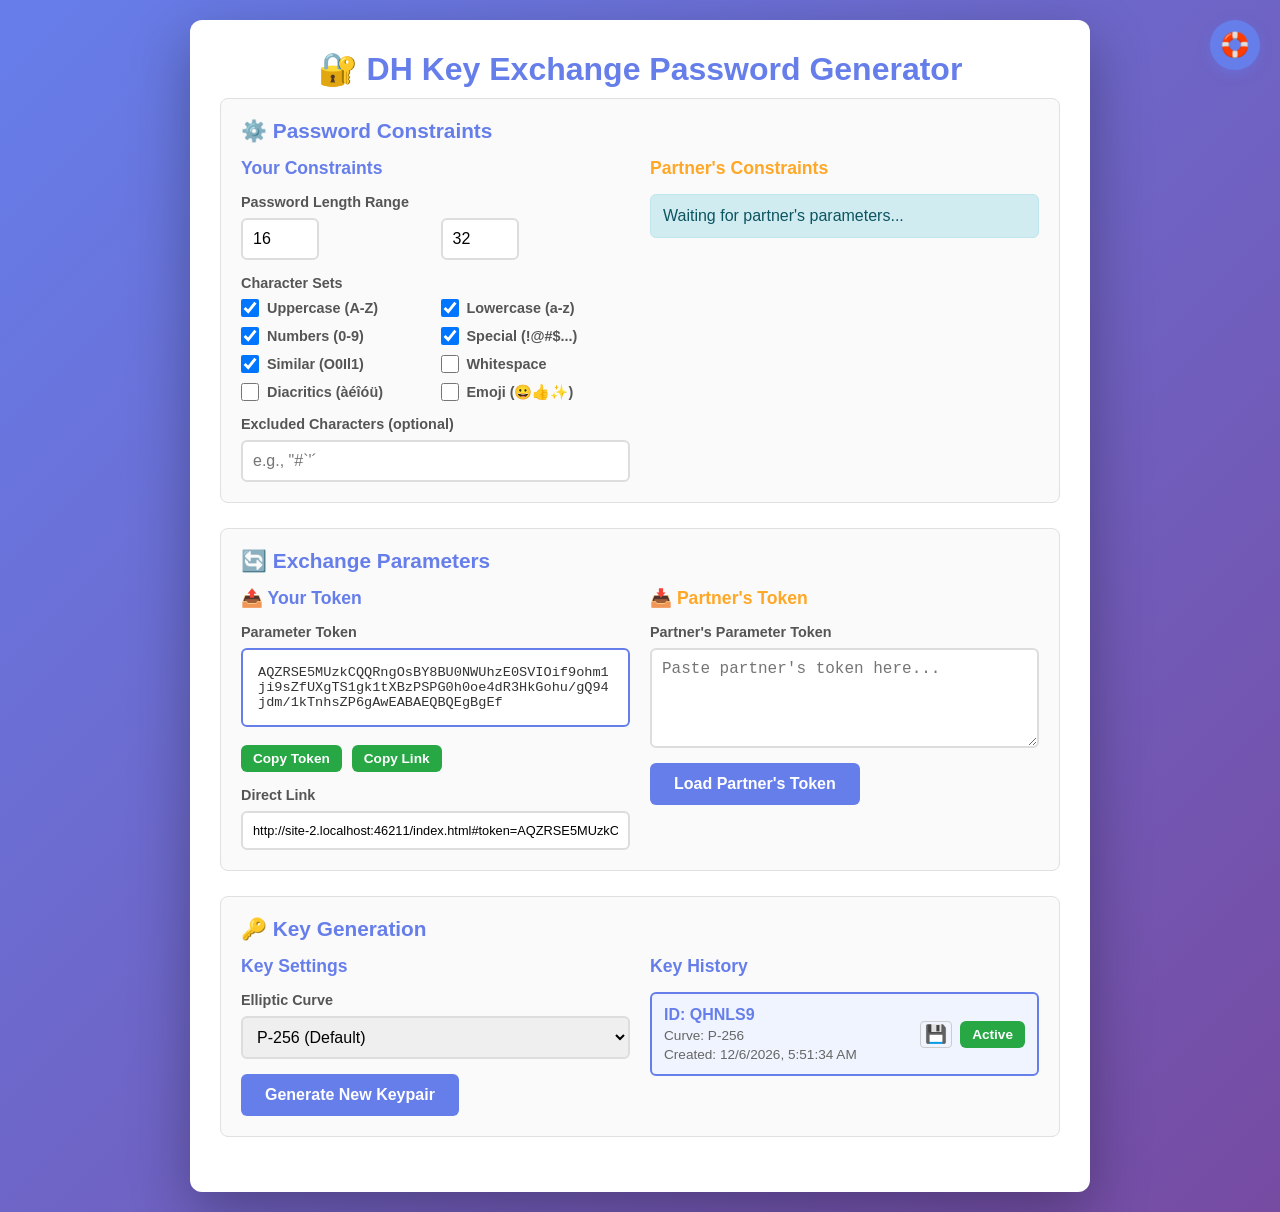
==== commit 90b5331c: "Add persistent key storage" ====
--- a/index.html
+++ b/index.html
@@ -162,20 +162,95 @@
             background: white;
             border: 2px solid #e0e0e0;
             border-radius: 6px;
+        }
+
+        .keypair-item.active {
+            border-color: #667eea;
+            background: #f0f4ff;
+        }
+
+        .keypair-item-header {
             display: flex;
             justify-content: space-between;
             align-items: center;
-        }
-
-        .keypair-item.active {
-            border-color: #667eea;
-            background: #f0f4ff;
         }
 
         .keypair-info {
             display: flex;
             flex-direction: column;
             gap: 4px;
+        }
+
+        .keypair-actions {
+            display: flex;
+            gap: 8px;
+            align-items: center;
+        }
+
+        .icon-button {
+            padding: 2px 4px;
+            background: transparent;
+            border: 1px solid #ccc;
+            border-radius: 4px;
+            cursor: pointer;
+            font-size: 1.1em;
+            transition: all 0.2s;
+        }
+
+        .icon-button:hover {
+            background: #f0f0f0;
+            border-color: #667eea;
+        }
+
+        .icon-button.saved {
+            color: #4caf50;
+            border-color: #4caf50;
+            border-width: 2px;
+            padding: 1px 3px;
+        }
+
+        .icon-button.locked {
+            color: #ffa726;
+            border-color: #ffa726;
+            border-width: 2px;
+            padding: 1px 3px;
+        }
+
+        .keypair-storage-controls {
+            margin-top: 12px;
+            padding-top: 12px;
+            border-top: 1px solid #e0e0e0;
+            display: none;
+        }
+
+        .keypair-storage-controls.visible {
+            display: block;
+        }
+
+        .storage-input-group {
+            display: flex;
+            gap: 8px;
+            align-items: center;
+            margin-bottom: 8px;
+        }
+
+        .storage-input-group input {
+            flex: 1;
+            padding: 8px;
+            border: 1px solid #ccc;
+            border-radius: 4px;
+            font-size: 0.9em;
+        }
+
+        .storage-input-group button {
+            padding: 8px 16px;
+            font-size: 0.9em;
+        }
+
+        .storage-hint {
+            font-size: 0.8em;
+            color: #666;
+            font-style: italic;
         }
 
         .keypair-id {
@@ -493,6 +568,215 @@
             .modal-body {
                 padding: 20px;
             }
+        }
+
+        /* Toast Notifications */
+        .toast-container {
+            position: fixed;
+            top: 80px;
+            right: 20px;
+            z-index: 3000;
+            display: flex;
+            flex-direction: column;
+            gap: 10px;
+            max-width: 400px;
+        }
+
+        .toast {
+            background: white;
+            border-radius: 8px;
+            padding: 16px 20px;
+            box-shadow: 0 4px 12px rgba(0, 0, 0, 0.15);
+            display: flex;
+            align-items: center;
+            gap: 12px;
+            animation: slideIn 0.3s ease-out;
+            border-left: 4px solid #667eea;
+        }
+
+        .toast.success {
+            border-left-color: #4caf50;
+        }
+
+        .toast.error {
+            border-left-color: #f44336;
+        }
+
+        .toast.warning {
+            border-left-color: #ffa726;
+        }
+
+        .toast.info {
+            border-left-color: #2196f3;
+        }
+
+        .toast-icon {
+            font-size: 1.5em;
+            flex-shrink: 0;
+        }
+
+        .toast-message {
+            flex: 1;
+            color: #333;
+            line-height: 1.4;
+        }
+
+        .toast-close {
+            background: none;
+            border: none;
+            color: #999;
+            cursor: pointer;
+            font-size: 1.2em;
+            padding: 0;
+            width: 24px;
+            height: 24px;
+            display: flex;
+            align-items: center;
+            justify-content: center;
+            border-radius: 50%;
+            flex-shrink: 0;
+            transition: all 0.2s;
+        }
+
+        .toast-close:hover {
+            background: #f0f0f0;
+            color: #333;
+        }
+
+        @keyframes slideIn {
+            from {
+                transform: translateX(400px);
+                opacity: 0;
+            }
+            to {
+                transform: translateX(0);
+                opacity: 1;
+            }
+        }
+
+        @keyframes slideOut {
+            from {
+                transform: translateX(0);
+                opacity: 1;
+            }
+            to {
+                transform: translateX(400px);
+                opacity: 0;
+            }
+        }
+
+        .toast.removing {
+            animation: slideOut 0.3s ease-out forwards;
+        }
+
+        @media (max-width: 768px) {
+            .toast-container {
+                right: 10px;
+                left: 10px;
+                max-width: none;
+            }
+
+            @keyframes slideIn {
+                from {
+                    transform: translateY(-100px);
+                    opacity: 0;
+                }
+                to {
+                    transform: translateY(0);
+                    opacity: 1;
+                }
+            }
+
+            @keyframes slideOut {
+                from {
+                    transform: translateY(0);
+                    opacity: 1;
+                }
+                to {
+                    transform: translateY(-100px);
+                    opacity: 0;
+                }
+            }
+        }
+
+        /* Confirmation Modal */
+        .confirm-overlay {
+            display: none;
+            position: fixed;
+            top: 0;
+            left: 0;
+            right: 0;
+            bottom: 0;
+            background: rgba(0, 0, 0, 0.5);
+            z-index: 2500;
+            align-items: center;
+            justify-content: center;
+        }
+
+        .confirm-overlay.active {
+            display: flex;
+        }
+
+        .confirm-dialog {
+            background: white;
+            border-radius: 12px;
+            max-width: 450px;
+            width: 90%;
+            box-shadow: 0 20px 60px rgba(0, 0, 0, 0.3);
+            overflow: hidden;
+        }
+
+        .confirm-header {
+            padding: 20px;
+            border-bottom: 1px solid #e0e0e0;
+        }
+
+        .confirm-header h3 {
+            margin: 0;
+            color: #333;
+            font-size: 1.2em;
+        }
+
+        .confirm-body {
+            padding: 20px;
+            color: #555;
+            line-height: 1.6;
+        }
+
+        .confirm-footer {
+            padding: 15px 20px;
+            background: #f5f5f5;
+            display: flex;
+            gap: 10px;
+            justify-content: flex-end;
+        }
+
+        .confirm-footer button {
+            padding: 10px 20px;
+            border: none;
+            border-radius: 6px;
+            cursor: pointer;
+            font-size: 0.95em;
+            font-weight: 600;
+            transition: all 0.2s;
+        }
+
+        .confirm-cancel {
+            background: #e0e0e0;
+            color: #555;
+        }
+
+        .confirm-cancel:hover {
+            background: #d0d0d0;
+        }
+
+        .confirm-confirm {
+            background: #f44336;
+            color: white;
+        }
+
+        .confirm-confirm:hover {
+            background: #d32f2f;
         }
     </style>
 </head>
@@ -945,6 +1229,184 @@
             sessionStorage.setItem('dhkex_active', state.activeKeypairId);
         }
 
+        // ========================================
+        // Persistent Storage (localStorage with optional encryption)
+        // ========================================
+        async function deriveKeyFromPassword(password, salt) {
+            const encoder = new TextEncoder();
+            const passwordKey = await crypto.subtle.importKey(
+                'raw',
+                encoder.encode(password),
+                'PBKDF2',
+                false,
+                ['deriveBits', 'deriveKey']
+            );
+            
+            return await crypto.subtle.deriveKey(
+                {
+                    name: 'PBKDF2',
+                    salt: salt,
+                    iterations: 100000,
+                    hash: 'SHA-256'
+                },
+                passwordKey,
+                { name: 'AES-GCM', length: 256 },
+                false,
+                ['encrypt', 'decrypt']
+            );
+        }
+
+        async function encryptData(data, password) {
+            const encoder = new TextEncoder();
+            const salt = crypto.getRandomValues(new Uint8Array(16));
+            const iv = crypto.getRandomValues(new Uint8Array(12));
+            const key = await deriveKeyFromPassword(password, salt);
+            
+            const encrypted = await crypto.subtle.encrypt(
+                { name: 'AES-GCM', iv: iv },
+                key,
+                encoder.encode(JSON.stringify(data))
+            );
+            
+            return {
+                encrypted: arrayBufferToBase64(encrypted),
+                salt: arrayBufferToBase64(salt),
+                iv: arrayBufferToBase64(iv)
+            };
+        }
+
+        async function decryptData(encryptedData, password) {
+            const decoder = new TextDecoder();
+            const salt = base64ToArrayBuffer(encryptedData.salt);
+            const iv = base64ToArrayBuffer(encryptedData.iv);
+            const key = await deriveKeyFromPassword(password, new Uint8Array(salt));
+            
+            try {
+                const decrypted = await crypto.subtle.decrypt(
+                    { name: 'AES-GCM', iv: new Uint8Array(iv) },
+                    key,
+                    base64ToArrayBuffer(encryptedData.encrypted)
+                );
+                return JSON.parse(decoder.decode(decrypted));
+            } catch (e) {
+                throw new Error('Incorrect password or corrupted data');
+            }
+        }
+
+        window.toggleStorageControls = function(keypairId) {
+            const controls = document.getElementById(`storage-${keypairId}`);
+            controls.classList.toggle('visible');
+        };
+
+        window.saveKeypairToPersistent = async function(keypairId) {
+            const kp = state.keypairs.find(k => k.id === keypairId);
+            if (!kp) return;
+            
+            const password = document.getElementById(`pwd-${keypairId}`).value;
+            
+            try {
+                const publicKeyJWK = await crypto.subtle.exportKey('jwk', kp.publicKey);
+                const privateKeyJWK = await crypto.subtle.exportKey('jwk', kp.privateKey);
+                
+                const keyData = {
+                    id: kp.id,
+                    curve: kp.curve,
+                    publicKeyRaw: arrayBufferToBase64(kp.publicKeyRaw),
+                    publicKeyJWK: publicKeyJWK,
+                    privateKeyJWK: privateKeyJWK,
+                    timestamp: kp.timestamp
+                };
+                
+                let storageData;
+                if (password) {
+                    const encrypted = await encryptData(keyData, password);
+                    storageData = {
+                        encrypted: true,
+                        data: encrypted
+                    };
+                } else {
+                    storageData = {
+                        encrypted: false,
+                        data: keyData
+                    };
+                }
+                
+                const savedKeys = JSON.parse(localStorage.getItem('dhkex_persistent_keys') || '{}');
+                savedKeys[keypairId] = storageData;
+                localStorage.setItem('dhkex_persistent_keys', JSON.stringify(savedKeys));
+                
+                document.getElementById(`pwd-${keypairId}`).value = '';
+                updateKeypairList();
+                showToast('Keypair saved to persistent storage!', 'success');
+            } catch (e) {
+                showToast('Error saving keypair: ' + e.message, 'error');
+            }
+        };
+
+        window.deleteKeypairFromPersistent = function(keypairId) {
+            showConfirm('Remove this keypair from persistent storage?', () => {
+                const savedKeys = JSON.parse(localStorage.getItem('dhkex_persistent_keys') || '{}');
+                delete savedKeys[keypairId];
+                localStorage.setItem('dhkex_persistent_keys', JSON.stringify(savedKeys));
+                updateKeypairList();
+                showToast('Keypair removed from storage', 'info');
+            });
+        };
+
+        async function loadPersistentKeypairs() {
+            try {
+                const savedKeys = JSON.parse(localStorage.getItem('dhkex_persistent_keys') || '{}');
+                
+                for (const [keypairId, storageData] of Object.entries(savedKeys)) {
+                    // Skip if already loaded in session
+                    if (state.keypairs.find(k => k.id === keypairId)) continue;
+                    
+                    let keyData;
+                    
+                    if (storageData.encrypted) {
+                        // Skip encrypted keys - user must manually load them
+                        continue;
+                    } else {
+                        keyData = storageData.data;
+                    }
+                    
+                    // Import the keys
+                    const publicKey = await crypto.subtle.importKey(
+                        'jwk',
+                        keyData.publicKeyJWK,
+                        { name: 'ECDH', namedCurve: keyData.curve },
+                        true,
+                        []
+                    );
+                    
+                    const privateKey = await crypto.subtle.importKey(
+                        'jwk',
+                        keyData.privateKeyJWK,
+                        { name: 'ECDH', namedCurve: keyData.curve },
+                        true,
+                        ['deriveBits']
+                    );
+                    
+                    const publicKeyRaw = base64ToArrayBuffer(keyData.publicKeyRaw);
+                    
+                    state.keypairs.push({
+                        id: keyData.id,
+                        curve: keyData.curve,
+                        publicKey: publicKey,
+                        privateKey: privateKey,
+                        publicKeyRaw: publicKeyRaw,
+                        timestamp: keyData.timestamp
+                    });
+                }
+                
+                if (state.keypairs.length > 0 && !state.activeKeypairId) {
+                    state.activeKeypairId = state.keypairs[state.keypairs.length - 1].id;
+                }
+            } catch (e) {
+                console.error('Error loading persistent keypairs:', e);
+            }
+        }
+
         async function deriveSharedSecret(privateKey, publicKey, curveName, infoBytes, saltBytes, curveBits, bits = 256) {
             const sharedSecret = await crypto.subtle.deriveBits(
                 {
@@ -1466,15 +1928,44 @@
                 const item = document.createElement('div');
                 item.className = 'keypair-item' + (kp.id === state.activeKeypairId ? ' active' : '');
                 const timestamp = new Date(kp.timestamp).toLocaleString();
+                
+                // Check if this key is saved in localStorage
+                const savedKeys = JSON.parse(localStorage.getItem('dhkex_persistent_keys') || '{}');
+                const isSaved = savedKeys.hasOwnProperty(kp.id);
+                const isEncrypted = isSaved && savedKeys[kp.id].encrypted;
+                
                 item.innerHTML = `
-                    <div class="keypair-info">
-                        <span class="keypair-id">ID: ${kp.id}</span>
-                        <span class="keypair-curve">Curve: ${kp.curve}</span>
-                        <span class="keypair-curve">Created: ${timestamp}</span>
+                    <div class="keypair-item-header">
+                        <div class="keypair-info">
+                            <span class="keypair-id">ID: ${kp.id}</span>
+                            <span class="keypair-curve">Curve: ${kp.curve}</span>
+                            <span class="keypair-curve">Created: ${timestamp}</span>
+                        </div>
+                        <div class="keypair-actions">
+                            <button class="icon-button ${isSaved ? 'saved' : ''}" 
+                                    onclick="toggleStorageControls('${kp.id}')" 
+                                    title="${isSaved ? (isEncrypted ? 'Saved with password' : 'Saved') : 'Save to persistent storage'}">
+                                ${isEncrypted ? '🔒' : (isSaved ? '💾' : '💾')}
+                            </button>
+                            <button class="copy-button" onclick="setActiveKeypair('${kp.id}')">
+                                ${kp.id === state.activeKeypairId ? 'Active' : 'Select'}
+                            </button>
+                        </div>
                     </div>
-                    <button class="copy-button" onclick="setActiveKeypair('${kp.id}')">
-                        ${kp.id === state.activeKeypairId ? 'Active' : 'Select'}
-                    </button>
+                    <div id="storage-${kp.id}" class="keypair-storage-controls">
+                        <div class="storage-input-group">
+                            <input type="password" 
+                                   id="pwd-${kp.id}" 
+                                   placeholder="Password (optional)" />
+                            <button onclick="saveKeypairToPersistent('${kp.id}')">
+                                ${isSaved ? 'Update' : 'Save'}
+                            </button>
+                            ${isSaved ? `<button onclick="deleteKeypairFromPersistent('${kp.id}')">Delete</button>` : ''}
+                        </div>
+                        <div class="storage-hint">
+                            ${isSaved ? 'Saved in browser storage' : 'Leave password blank for unencrypted storage'}
+                        </div>
+                    </div>
                 `;
                 list.appendChild(item);
             });
@@ -1508,7 +1999,7 @@
         async function processPartnerToken(tokenString) {
             const parsed = parseToken(tokenString);
             if (!parsed) {
-                alert('Invalid token format');
+                showToast('Invalid token format', 'error');
                 return;
             }
 
@@ -1584,7 +2075,7 @@
 
             // Check curve compatibility
             if (activeKeypair.curve !== state.partnerCurve) {
-                alert('Curve mismatch! You are using ' + activeKeypair.curve + ' but partner is using ' + state.partnerCurve);
+                showToast('Curve mismatch! You are using ' + activeKeypair.curve + ' but partner is using ' + state.partnerCurve, 'error', 6000);
                 return;
             }
 
@@ -1644,7 +2135,7 @@
                 updateKeypairList();
                 updateShareSection();
             } catch (e) {
-                alert('Failed to generate keypair: ' + e.message);
+                showToast('Failed to generate keypair: ' + e.message, 'error');
             } finally {
                 button.disabled = false;
                 button.textContent = 'Generate New Keypair';
@@ -1695,7 +2186,7 @@
         async function loadPartnerTokenFromTextarea() {
             const tokenString = document.getElementById('partnerToken').value.trim();
             if (!tokenString) {
-                alert('Please paste a token first');
+                showToast('Please paste a token first', 'warning');
                 return;
             }
 
@@ -1706,7 +2197,7 @@
             try {
                 await processPartnerToken(tokenString);
             } catch (e) {
-                alert('Failed to process token: ' + e.message);
+                showToast('Failed to process token: ' + e.message, 'error');
             } finally {
                 button.disabled = false;
                 button.textContent = "Load Partner's Token";
@@ -1797,6 +2288,9 @@
         // Initialization
         // ========================================
         window.addEventListener('DOMContentLoaded', async function() {
+            // Load persistent keypairs from localStorage (unencrypted only)
+            await loadPersistentKeypairs();
+            
             // Restore keypairs from session storage
             await restoreKeypairsFromSession();
 
@@ -1846,6 +2340,94 @@
             document.getElementById('welcomeWrapper').classList.add('hidden');
             sessionStorage.setItem('welcomeBannerDismissed', 'true');
         }
+
+        // ========================================
+        // Toast Notification System
+        // ========================================
+        function showToast(message, type = 'info', duration = 4000) {
+            const container = document.getElementById('toastContainer');
+            const toast = document.createElement('div');
+            toast.className = `toast ${type}`;
+            
+            const icons = {
+                success: '✓',
+                error: '✕',
+                warning: '⚠',
+                info: 'ℹ'
+            };
+            
+            toast.innerHTML = `
+                <div class="toast-icon">${icons[type] || icons.info}</div>
+                <div class="toast-message">${message}</div>
+                <button class="toast-close" onclick="closeToast(this)">&times;</button>
+            `;
+            
+            container.appendChild(toast);
+            
+            if (duration > 0) {
+                setTimeout(() => {
+                    closeToast(toast.querySelector('.toast-close'));
+                }, duration);
+            }
+        }
+
+        function closeToast(button) {
+            const toast = button.parentElement;
+            toast.classList.add('removing');
+            setTimeout(() => {
+                toast.remove();
+            }, 300);
+        }
+
+        window.showConfirm = function(message, onConfirm, title = 'Confirm Action') {
+            const overlay = document.getElementById('confirmOverlay');
+            const messageEl = document.getElementById('confirmMessage');
+            const titleEl = document.getElementById('confirmTitle');
+            
+            messageEl.textContent = message;
+            titleEl.textContent = title;
+            overlay.classList.add('active');
+            
+            // Store callback for when user confirms
+            window._confirmCallback = onConfirm;
+        };
+
+        window.closeConfirm = function(confirmed) {
+            const overlay = document.getElementById('confirmOverlay');
+            overlay.classList.remove('active');
+            
+            if (confirmed && window._confirmCallback) {
+                window._confirmCallback();
+            }
+            
+            window._confirmCallback = null;
+        };
+
+        // Close confirm on overlay click
+        document.getElementById('confirmOverlay')?.addEventListener('click', function(event) {
+            if (event.target === this) {
+                closeConfirm(false);
+            }
+        });
     </script>
+
+    <!-- Confirmation Modal -->
+    <div id="confirmOverlay" class="confirm-overlay">
+        <div class="confirm-dialog">
+            <div class="confirm-header">
+                <h3 id="confirmTitle">Confirm Action</h3>
+            </div>
+            <div class="confirm-body">
+                <p id="confirmMessage"></p>
+            </div>
+            <div class="confirm-footer">
+                <button class="confirm-cancel" onclick="closeConfirm(false)">Cancel</button>
+                <button class="confirm-confirm" onclick="closeConfirm(true)">Confirm</button>
+            </div>
+        </div>
+    </div>
+
+    <!-- Toast Container -->
+    <div id="toastContainer" class="toast-container"></div>
 </body>
 </html>
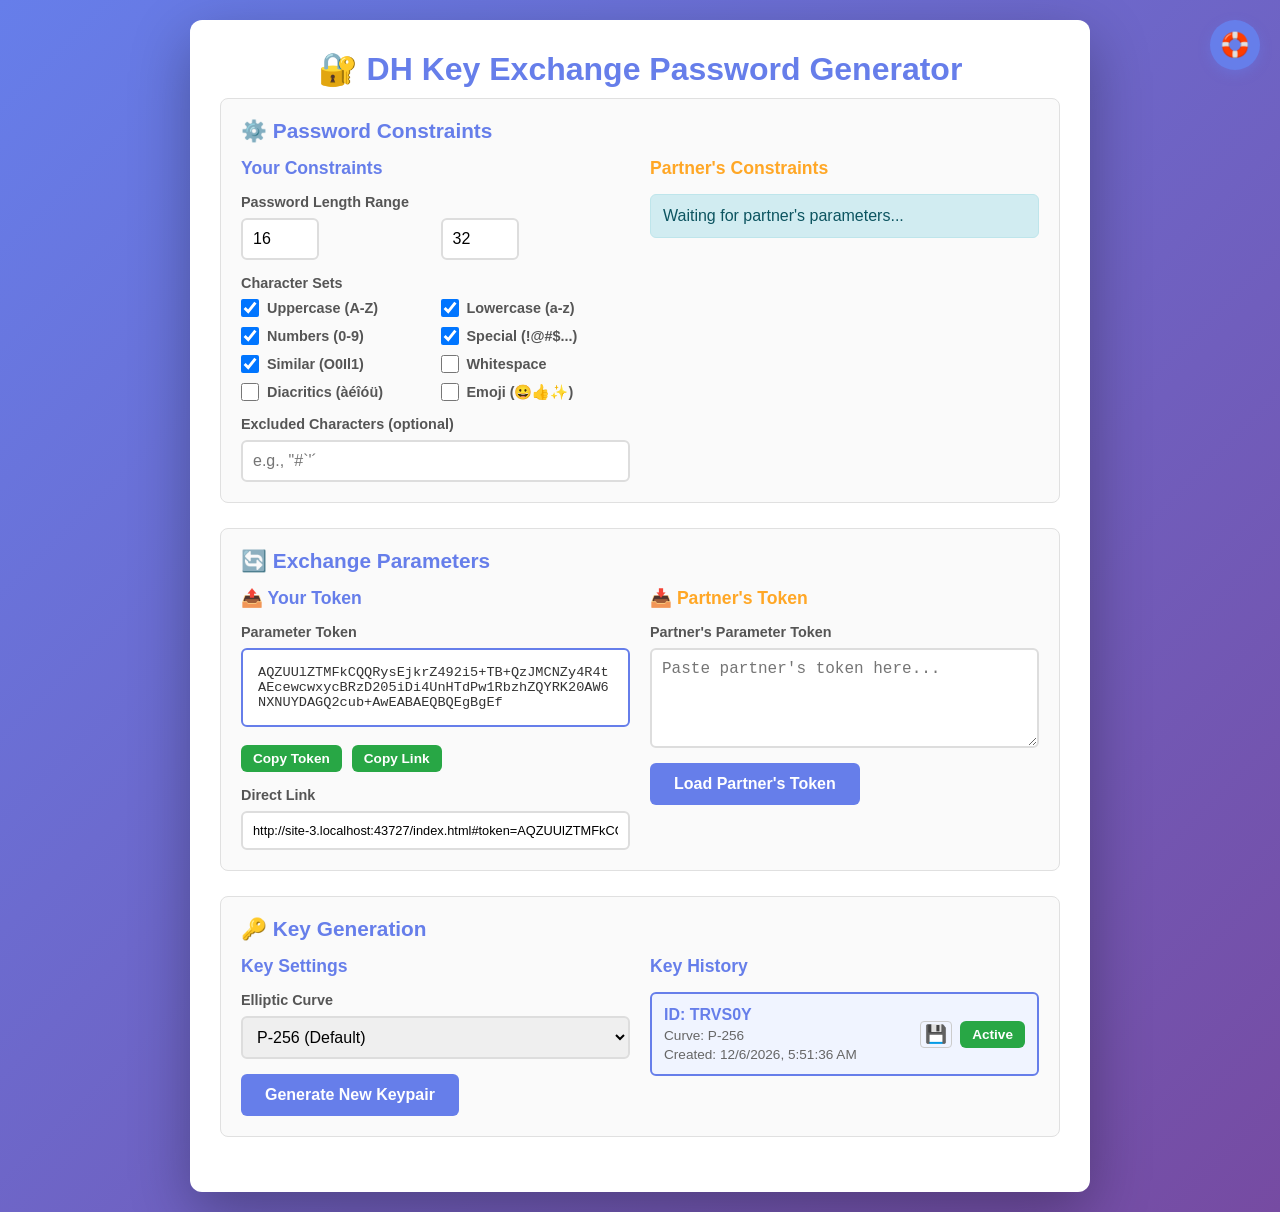
==== commit 93aca938: "Update readme" ====
--- a/index.html
+++ b/index.html
@@ -813,24 +813,23 @@
                     <li><strong>Web Crypto API</strong>: All cryptography uses browser-native, audited implementations (P-256, P-384, or P-521 curves)</li>
                 </ul>
 
-                <h3>🏠 Privacy & Local Operation</h3>
-                <p><strong>Your data never leaves your device:</strong></p>
+                <h3>🏠 Privacy & Security</h3>
                 <ul>
-                    <li>✅ <strong>100% Client-Side</strong>: All cryptographic operations happen in your browser using JavaScript</li>
-                    <li>✅ <strong>No Server Communication</strong>: This page makes zero network requests after loading</li>
-                    <li>✅ <strong>No Tracking or Analytics</strong>: No cookies, no tracking pixels, no telemetry of any kind</li>
-                    <li>✅ <strong>Session Storage Only</strong>: Keypairs are stored in your browser's session storage (cleared when tab closes)</li>
-                    <li>✅ <strong>Open Source</strong>: Single HTML file - view source to audit the complete code</li>
+                    <li>✅ <strong>100% Client-Side</strong>: All cryptographic operations happen in your browser</li>
+                    <li>✅ <strong>No Server Communication</strong>: Zero network requests after loading</li>
+                    <li>✅ <strong>No Tracking</strong>: No cookies, no analytics, no telemetry</li>
+                    <li>✅ <strong>Optional Persistent Storage</strong>: Save keypairs to localStorage with optional AES-GCM encryption</li>
+                    <li>✅ <strong>Open Source</strong>: Single HTML file - view source to audit the code</li>
                 </ul>
                 <p><em>You control token distribution. This tool only provides the cryptographic mechanism to generate matching passwords.</em></p>
 
                 <h3>💡 Tips</h3>
                 <ul>
-                    <li>Always verify the verification token out-of-band (phone, video) before using the password</li>
-                    <li>Tokens can be shared via any medium (email, chat, SMS) - they contain only public information</li>
-                    <li>Use reasonable password lengths: 12-20 characters is typically secure and usable</li>
-                    <li>The tool auto-selects or generates keypairs as needed for convenience</li>
-                    <li>Multiple keypairs can be maintained in the same session for different exchanges</li>
+                    <li><strong>Always verify</strong> the 6-character token out-of-band (phone, video) before using the password</li>
+                    <li><strong>Tokens are safe to share</strong> via any medium (email, chat, SMS) - they contain only public information</li>
+                    <li><strong>Save keypairs</strong> using the 💾 icon to persist them across sessions with optional password protection</li>
+                    <li><strong>Use reasonable lengths</strong>: 12-20 characters is typically secure and usable</li>
+                    <li><strong>Multiple keypairs</strong> can be maintained for different exchanges or security zones</li>
                 </ul>
             </div>
         </div>
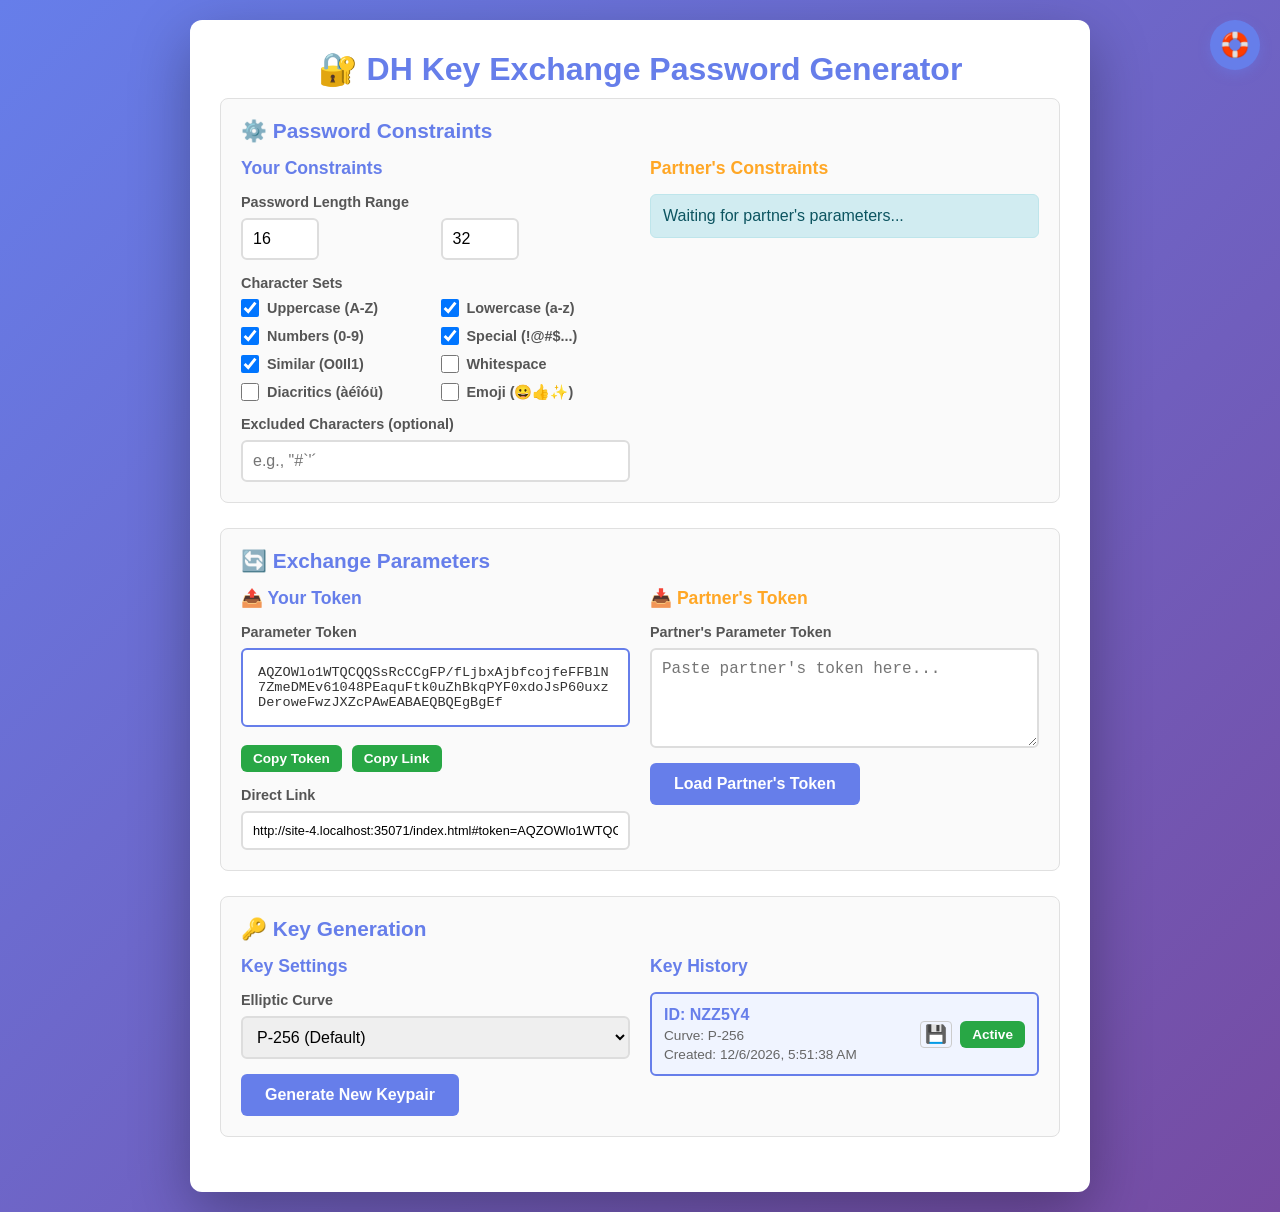
==== commit aeac2e51: "Break up monolithic HTML into separate HTML, CSS, JS, and crypto JS files Co-authored-by: elipsion <" ====
--- a/index.html
+++ b/index.html
@@ -4,781 +4,7 @@
     <meta charset="UTF-8">
     <meta name="viewport" content="width=device-width, initial-scale=1.0">
     <title>DH Key Exchange - Secure Password Generator</title>
-    <style>
-        * {
-            margin: 0;
-            padding: 0;
-            box-sizing: border-box;
-        }
-
-        body {
-            font-family: 'Segoe UI', Tahoma, Geneva, Verdana, sans-serif;
-            background: linear-gradient(135deg, #667eea 0%, #764ba2 100%);
-            min-height: 100vh;
-            padding: 20px;
-            color: #333;
-        }
-
-        .container {
-            max-width: 900px;
-            margin: 0 auto;
-            background: white;
-            border-radius: 12px;
-            box-shadow: 0 20px 60px rgba(0, 0, 0, 0.3);
-            padding: 30px;
-        }
-
-        h1 {
-            color: #667eea;
-            text-align: center;
-            margin-bottom: 10px;
-            font-size: 2em;
-        }
-
-        .subtitle {
-            text-align: center;
-            color: #666;
-            margin-bottom: 30px;
-            font-size: 0.9em;
-        }
-
-        .section {
-            margin-bottom: 25px;
-            padding: 20px;
-            border: 1px solid #e0e0e0;
-            border-radius: 8px;
-            background: #fafafa;
-        }
-
-        .section h2 {
-            color: #667eea;
-            margin-bottom: 15px;
-            font-size: 1.3em;
-            display: flex;
-            align-items: center;
-            gap: 10px;
-        }
-
-        .section-content {
-            display: grid;
-            gap: 15px;
-        }
-
-        .form-group {
-            display: grid;
-            gap: 8px;
-        }
-
-        label {
-            font-weight: 600;
-            color: #555;
-            font-size: 0.9em;
-        }
-
-        input[type="number"],
-        input[type="text"],
-        select,
-        textarea {
-            padding: 10px;
-            border: 2px solid #ddd;
-            border-radius: 6px;
-            font-size: 1em;
-            transition: border-color 0.3s;
-        }
-
-        input[type="number"]:focus,
-        input[type="text"]:focus,
-        select:focus,
-        textarea:focus {
-            outline: none;
-            border-color: #667eea;
-        }
-
-        .checkbox-group {
-            display: grid;
-            grid-template-columns: repeat(auto-fit, minmax(150px, 1fr));
-            gap: 10px;
-        }
-
-        .checkbox-item {
-            display: flex;
-            align-items: center;
-            gap: 8px;
-        }
-
-        input[type="checkbox"] {
-            width: 18px;
-            height: 18px;
-            cursor: pointer;
-        }
-
-        .range-inputs {
-            display: grid;
-            grid-template-columns: 1fr 1fr;
-            gap: 10px;
-        }
-
-        button {
-            padding: 12px 24px;
-            background: #667eea;
-            color: white;
-            border: none;
-            border-radius: 6px;
-            font-size: 1em;
-            font-weight: 600;
-            cursor: pointer;
-            transition: all 0.3s;
-        }
-
-        button:hover {
-            background: #5568d3;
-            transform: translateY(-2px);
-            box-shadow: 0 4px 12px rgba(102, 126, 234, 0.4);
-        }
-
-        button:active {
-            transform: translateY(0);
-        }
-
-        button:disabled {
-            background: #ccc;
-            cursor: not-allowed;
-            transform: none;
-        }
-
-        .button-group {
-            display: flex;
-            gap: 10px;
-            flex-wrap: wrap;
-        }
-
-        .keypair-list {
-            display: grid;
-            gap: 10px;
-        }
-
-        .keypair-item {
-            padding: 12px;
-            background: white;
-            border: 2px solid #e0e0e0;
-            border-radius: 6px;
-        }
-
-        .keypair-item.active {
-            border-color: #667eea;
-            background: #f0f4ff;
-        }
-
-        .keypair-item-header {
-            display: flex;
-            justify-content: space-between;
-            align-items: center;
-        }
-
-        .keypair-info {
-            display: flex;
-            flex-direction: column;
-            gap: 4px;
-        }
-
-        .keypair-actions {
-            display: flex;
-            gap: 8px;
-            align-items: center;
-        }
-
-        .icon-button {
-            padding: 2px 4px;
-            background: transparent;
-            border: 1px solid #ccc;
-            border-radius: 4px;
-            cursor: pointer;
-            font-size: 1.1em;
-            transition: all 0.2s;
-        }
-
-        .icon-button:hover {
-            background: #f0f0f0;
-            border-color: #667eea;
-        }
-
-        .icon-button.saved {
-            color: #4caf50;
-            border-color: #4caf50;
-            border-width: 2px;
-            padding: 1px 3px;
-        }
-
-        .icon-button.locked {
-            color: #ffa726;
-            border-color: #ffa726;
-            border-width: 2px;
-            padding: 1px 3px;
-        }
-
-        .keypair-storage-controls {
-            margin-top: 12px;
-            padding-top: 12px;
-            border-top: 1px solid #e0e0e0;
-            display: none;
-        }
-
-        .keypair-storage-controls.visible {
-            display: block;
-        }
-
-        .storage-input-group {
-            display: flex;
-            gap: 8px;
-            align-items: center;
-            margin-bottom: 8px;
-        }
-
-        .storage-input-group input {
-            flex: 1;
-            padding: 8px;
-            border: 1px solid #ccc;
-            border-radius: 4px;
-            font-size: 0.9em;
-        }
-
-        .storage-input-group button {
-            padding: 8px 16px;
-            font-size: 0.9em;
-        }
-
-        .storage-hint {
-            font-size: 0.8em;
-            color: #666;
-            font-style: italic;
-        }
-
-        .keypair-id {
-            font-weight: bold;
-            color: #667eea;
-        }
-
-        .keypair-curve {
-            font-size: 0.85em;
-            color: #666;
-        }
-
-        .token-display {
-            padding: 15px;
-            background: white;
-            border: 2px solid #667eea;
-            border-radius: 6px;
-            word-break: break-all;
-            font-family: 'Courier New', monospace;
-            font-size: 0.85em;
-            max-height: 150px;
-            overflow-y: auto;
-            position: relative;
-        }
-
-        .copy-button {
-            padding: 6px 12px;
-            font-size: 0.85em;
-            background: #28a745;
-        }
-
-        .copy-button:hover {
-            background: #218838;
-        }
-
-        .result-box {
-            padding: 20px;
-            background: #e8f5e9;
-            border: 2px solid #4caf50;
-            border-radius: 8px;
-            margin-top: 20px;
-            margin-bottom: 20px;
-        }
-
-        .result-box h3 {
-            color: #2e7d32;
-            margin-bottom: 15px;
-        }
-
-        .result-item {
-            margin-bottom: 0;
-        }
-
-        .result-item label {
-            display: block;
-            margin-bottom: 5px;
-            color: #2e7d32;
-        }
-
-        .result-value {
-            padding: 12px;
-            background: white;
-            border-radius: 6px;
-            font-family: 'Courier New', monospace;
-            font-size: 1.1em;
-            font-weight: bold;
-            word-break: break-all;
-            display: flex;
-            justify-content: space-between;
-            align-items: center;
-            gap: 10px;
-        }
-
-        .verification-token {
-            font-size: 1.5em;
-            color: #667eea;
-            text-align: center;
-        }
-
-        .alert {
-            padding: 12px;
-            border-radius: 6px;
-            margin-bottom: 15px;
-        }
-
-        .alert-info {
-            background: #d1ecf1;
-            border: 1px solid #bee5eb;
-            color: #0c5460;
-        }
-
-        .alert-success {
-            background: #d4edda;
-            border: 1px solid #c3e6cb;
-            color: #155724;
-        }
-
-        .alert-warning {
-            background: #fff3cd;
-            border: 1px solid #ffeaa7;
-            color: #856404;
-        }
-
-        .hidden {
-            display: none;
-        }
-
-        textarea {
-            min-height: 100px;
-            font-family: 'Courier New', monospace;
-            resize: vertical;
-        }
-
-        .link-display {
-            display: flex;
-            gap: 10px;
-            margin-top: 10px;
-        }
-
-        .link-display input {
-            flex: 1;
-        }
-
-        .help-button {
-            position: fixed;
-            top: 20px;
-            right: 20px;
-            width: 50px;
-            height: 50px;
-            border-radius: 50%;
-            background: #667eea;
-            color: white;
-            border: none;
-            font-size: 1.5em;
-            cursor: pointer;
-            box-shadow: 0 4px 12px rgba(102, 126, 234, 0.4);
-            transition: all 0.3s ease;
-            z-index: 1000;
-            display: flex;
-            align-items: center;
-            justify-content: center;
-        }
-
-        .help-button:hover {
-            transform: scale(1.1);
-            box-shadow: 0 6px 20px rgba(102, 126, 234, 0.6);
-        }
-
-        .modal-overlay {
-            display: none;
-            position: fixed;
-            top: 0;
-            left: 0;
-            right: 0;
-            bottom: 0;
-            background: rgba(0, 0, 0, 0.6);
-            z-index: 2000;
-            align-items: center;
-            justify-content: center;
-            padding: 20px;
-            overflow-y: auto;
-        }
-
-        .modal-overlay.active {
-            display: flex;
-        }
-
-        .modal-content {
-            background: white;
-            border-radius: 12px;
-            max-width: 700px;
-            width: 100%;
-            max-height: 90vh;
-            box-shadow: 0 20px 60px rgba(0, 0, 0, 0.4);
-            position: relative;
-            display: flex;
-            flex-direction: column;
-        }
-
-        .modal-header {
-            background: linear-gradient(135deg, #667eea 0%, #764ba2 100%);
-            color: white;
-            padding: 20px 30px;
-            border-radius: 12px 12px 0 0;
-            display: flex;
-            justify-content: space-between;
-            align-items: center;
-            flex-shrink: 0;
-        }
-
-        .modal-header h2 {
-            margin: 0;
-            font-size: 1.5em;
-        }
-
-        .modal-close {
-            background: rgba(255, 255, 255, 0.2);
-            border: none;
-            color: white;
-            font-size: 1.5em;
-            cursor: pointer;
-            width: 35px;
-            height: 35px;
-            border-radius: 50%;
-            display: flex;
-            align-items: center;
-            justify-content: center;
-            transition: background 0.2s;
-        }
-
-        .modal-close:hover {
-            background: rgba(255, 255, 255, 0.3);
-        }
-
-        .modal-body {
-            padding: 30px;
-            overflow-y: auto;
-            flex: 1;
-            min-height: 0;
-        }
-
-        .modal-body h3 {
-            color: #667eea;
-            margin-top: 25px;
-            margin-bottom: 12px;
-            font-size: 1.2em;
-        }
-
-        .modal-body h3:first-child {
-            margin-top: 0;
-        }
-
-        .modal-body p {
-            line-height: 1.6;
-            color: #555;
-            margin-bottom: 15px;
-        }
-
-        .modal-body ol, .modal-body ul {
-            margin-left: 20px;
-            margin-bottom: 15px;
-            color: #555;
-        }
-
-        .modal-body li {
-            margin-bottom: 8px;
-            line-height: 1.5;
-        }
-
-        .modal-body strong {
-            color: #333;
-        }
-
-        .welcome-banner {
-            background: linear-gradient(135deg, #667eea15, #764ba215);
-            border: 2px solid #667eea;
-            border-radius: 8px;
-            padding: 15px 20px;
-            margin-bottom: 20px;
-            display: flex;
-            align-items: center;
-            gap: 15px;
-        }
-
-        .welcome-banner-icon {
-            font-size: 2em;
-        }
-
-        .welcome-banner-text {
-            flex: 1;
-        }
-
-        .welcome-banner-text p {
-            margin: 0;
-            color: #333;
-        }
-
-        .welcome-banner-close {
-            background: none;
-            border: none;
-            color: #667eea;
-            cursor: pointer;
-            font-size: 1.5em;
-            padding: 0;
-            width: 30px;
-            height: 30px;
-            border-radius: 50%;
-            display: flex;
-            align-items: center;
-            justify-content: center;
-            transition: background 0.2s;
-        }
-
-        .welcome-banner-close:hover {
-            background: rgba(102, 126, 234, 0.1);
-        }
-
-        @media (max-width: 768px) {
-            .range-inputs {
-                grid-template-columns: 1fr;
-            }
-            
-            .section > div[style*="grid-template-columns"] {
-                grid-template-columns: 1fr !important;
-            }
-
-            .help-button {
-                top: 10px;
-                right: 10px;
-                width: 45px;
-                height: 45px;
-                font-size: 1.3em;
-            }
-
-            .modal-body {
-                padding: 20px;
-            }
-        }
-
-        /* Toast Notifications */
-        .toast-container {
-            position: fixed;
-            top: 80px;
-            right: 20px;
-            z-index: 3000;
-            display: flex;
-            flex-direction: column;
-            gap: 10px;
-            max-width: 400px;
-        }
-
-        .toast {
-            background: white;
-            border-radius: 8px;
-            padding: 16px 20px;
-            box-shadow: 0 4px 12px rgba(0, 0, 0, 0.15);
-            display: flex;
-            align-items: center;
-            gap: 12px;
-            animation: slideIn 0.3s ease-out;
-            border-left: 4px solid #667eea;
-        }
-
-        .toast.success {
-            border-left-color: #4caf50;
-        }
-
-        .toast.error {
-            border-left-color: #f44336;
-        }
-
-        .toast.warning {
-            border-left-color: #ffa726;
-        }
-
-        .toast.info {
-            border-left-color: #2196f3;
-        }
-
-        .toast-icon {
-            font-size: 1.5em;
-            flex-shrink: 0;
-        }
-
-        .toast-message {
-            flex: 1;
-            color: #333;
-            line-height: 1.4;
-        }
-
-        .toast-close {
-            background: none;
-            border: none;
-            color: #999;
-            cursor: pointer;
-            font-size: 1.2em;
-            padding: 0;
-            width: 24px;
-            height: 24px;
-            display: flex;
-            align-items: center;
-            justify-content: center;
-            border-radius: 50%;
-            flex-shrink: 0;
-            transition: all 0.2s;
-        }
-
-        .toast-close:hover {
-            background: #f0f0f0;
-            color: #333;
-        }
-
-        @keyframes slideIn {
-            from {
-                transform: translateX(400px);
-                opacity: 0;
-            }
-            to {
-                transform: translateX(0);
-                opacity: 1;
-            }
-        }
-
-        @keyframes slideOut {
-            from {
-                transform: translateX(0);
-                opacity: 1;
-            }
-            to {
-                transform: translateX(400px);
-                opacity: 0;
-            }
-        }
-
-        .toast.removing {
-            animation: slideOut 0.3s ease-out forwards;
-        }
-
-        @media (max-width: 768px) {
-            .toast-container {
-                right: 10px;
-                left: 10px;
-                max-width: none;
-            }
-
-            @keyframes slideIn {
-                from {
-                    transform: translateY(-100px);
-                    opacity: 0;
-                }
-                to {
-                    transform: translateY(0);
-                    opacity: 1;
-                }
-            }
-
-            @keyframes slideOut {
-                from {
-                    transform: translateY(0);
-                    opacity: 1;
-                }
-                to {
-                    transform: translateY(-100px);
-                    opacity: 0;
-                }
-            }
-        }
-
-        /* Confirmation Modal */
-        .confirm-overlay {
-            display: none;
-            position: fixed;
-            top: 0;
-            left: 0;
-            right: 0;
-            bottom: 0;
-            background: rgba(0, 0, 0, 0.5);
-            z-index: 2500;
-            align-items: center;
-            justify-content: center;
-        }
-
-        .confirm-overlay.active {
-            display: flex;
-        }
-
-        .confirm-dialog {
-            background: white;
-            border-radius: 12px;
-            max-width: 450px;
-            width: 90%;
-            box-shadow: 0 20px 60px rgba(0, 0, 0, 0.3);
-            overflow: hidden;
-        }
-
-        .confirm-header {
-            padding: 20px;
-            border-bottom: 1px solid #e0e0e0;
-        }
-
-        .confirm-header h3 {
-            margin: 0;
-            color: #333;
-            font-size: 1.2em;
-        }
-
-        .confirm-body {
-            padding: 20px;
-            color: #555;
-            line-height: 1.6;
-        }
-
-        .confirm-footer {
-            padding: 15px 20px;
-            background: #f5f5f5;
-            display: flex;
-            gap: 10px;
-            justify-content: flex-end;
-        }
-
-        .confirm-footer button {
-            padding: 10px 20px;
-            border: none;
-            border-radius: 6px;
-            cursor: pointer;
-            font-size: 0.95em;
-            font-weight: 600;
-            transition: all 0.2s;
-        }
-
-        .confirm-cancel {
-            background: #e0e0e0;
-            color: #555;
-        }
-
-        .confirm-cancel:hover {
-            background: #d0d0d0;
-        }
-
-        .confirm-confirm {
-            background: #f44336;
-            color: white;
-        }
-
-        .confirm-confirm:hover {
-            background: #d32f2f;
-        }
-    </style>
+    <link rel="stylesheet" href="styles.css">
 </head>
 <body>
     <!-- Help Button -->
@@ -1034,1381 +260,8 @@
         </div>
     </div>
 
-    <script>
-        // ========================================
-        // State Management
-        // ========================================
-        const state = {
-            keypairs: [],
-            activeKeypairId: null,
-            partnerPublicKey: null,
-            partnerPublicKeyRaw: null,
-            partnerKeypairId: null,
-            partnerCurve: null,
-            myKeypairIdForPartner: null,
-            constraints: null
-        };
-
-        const MAX_TOKEN_LENGTH = 8192;
-
-        // ========================================
-        // Utility Functions
-        // ========================================
-        function generateId(length = 8) {
-            const chars = 'ABCDEFGHIJKLMNOPQRSTUVWXYZ0123456789';
-            let id = '';
-            const array = new Uint8Array(length);
-            crypto.getRandomValues(array);
-            for (let i = 0; i < length; i++) {
-                id += chars[array[i] % chars.length];
-            }
-            return id;
-        }
-
-        function arrayBufferToBase64(buffer) {
-            const bytes = new Uint8Array(buffer);
-            let binary = '';
-            for (let i = 0; i < bytes.length; i++) {
-                binary += String.fromCharCode(bytes[i]);
-            }
-            return btoa(binary);
-        }
-
-        function base64ToArrayBuffer(base64) {
-            const binary = atob(base64);
-            const bytes = new Uint8Array(binary.length);
-            for (let i = 0; i < binary.length; i++) {
-                bytes[i] = binary.charCodeAt(i);
-            }
-            return bytes.buffer;
-        }
-
-        function getConstraints() {
-            return {
-                minLength: parseInt(document.getElementById('minLength').value),
-                maxLength: parseInt(document.getElementById('maxLength').value),
-                uppercase: document.getElementById('charUppercase').checked,
-                lowercase: document.getElementById('charLowercase').checked,
-                numbers: document.getElementById('charNumbers').checked,
-                special: document.getElementById('charSpecial').checked,
-                similar: document.getElementById('charSimilar').checked,
-                whitespace: document.getElementById('charWhitespace').checked,
-                diacritics: document.getElementById('charDiacritics').checked,
-                emoji: document.getElementById('charEmoji').checked,
-                excluded: document.getElementById('excludedChars').value
-            };
-        }
-
-        function buildCharacterSet(constraints) {
-            let charset = '';
-            if (constraints.uppercase) charset += 'ABCDEFGHIJKLMNOPQRSTUVWXYZ';
-            if (constraints.lowercase) charset += 'abcdefghijklmnopqrstuvwxyz';
-            if (constraints.numbers) charset += '0123456789';
-            if (constraints.special) charset += '!@#$%^&*()_+-=[]{}|;:,.<>?';
-            if (constraints.whitespace) charset += ' \t';
-            if (constraints.diacritics) charset += 'àáâäèéêëìíîïòóôöùúûüçñãõÀÁÂÄÈÉÊËÌÍÎÏÒÓÔÖÙÚÛÜÇÑÃÕ';
-            if (constraints.emoji) {
-              charset += '😀😁😂😃😄😅😆😇😈😉😊😋😌😍😎😏😐😑😒😓😔😕😖😗😘😙😚😛😜😝😞😟😠😡😢😣😤😥😦😧😨😩😪😫😬😭😮😯😰😱😲😳😴😵😶😷😸😹😺😻😼😽😾😿🙀🙁🙂🙃🙄';
-              charset += '🙅🙆🙇🙈🙉🙊🙋🙌🙍🙎🙏';
-              charset += '🚀🚁🚂🚃🚄🚅🚆🚇🚈🚉🚊🚋🚌🚍🚎🚏🚐🚑🚒🚓🚔🚕🚖🚗🚘🚙🚚🚛🚜🚝🚞🚟🚠🚡🚢🚣🚤🚥🚦🚧🚨🚩🚪🚫🚬🚭🚮🚯🚰🚱🚲🚳🚴🚵🚶🚷🚸🚹🚺🚻🚼🚽🚾🚿';
-              charset += '🛀🛁🛂🛃🛄🛅';
-              charset += '🤐🤑🤒🤓🤔🤕🤖🤗🤘🤙🤚🤛🤜🤝🤞🤟🤠🤡🤢🤣🤤🤥🤦🤧🤨🤩🤪🤫🤬🤭🤮🤯🤰🤱🤲🤳🤴🤵🤶🤷🤸🤹🤺🤼🤽🤾';
-              charset += '🥀🥁🥂🥃🥄🥅🥇🥈🥉🥊🥋🥌🥍🥎🥏🥐🥑🥒🥓🥔🥕🥖🥗🥘🥙🥚🥛🥜🥝🥞🥟🥠🥡🥢🥣🥤🥥🥦🥧🥨🥩🥪🥫🥬🥭🥮🥯🥰🥱🥳🥴🥵🥶🥺🥻🥼🥽🥾🥿';
-              charset += '🦀🦁🦂🦃🦄🦅🦆🦇🦈🦉🦊🦋🦌🦍🦎🦏🦐🦑🦒🦓🦔🦕🦖🦗🦘🦙🦚🦛🦜🦝🦞🦟🦠🦡🦢🦸🦹🦺🦻🦼🦽🦾🦿';
-              charset += '🧀🧁🧂🧐🧑🧒🧓🧔🧕🧖🧗🧘🧙🧚🧛🧜🧝🧞🧟🧠🧡🧢🧣🧤🧥🧦🧧🧨🧩🧪🧫🧬🧭🧮🧯🧰🧱🧲🧳🧴🧵🧶🧷🧸🧹🧺🧻🧼🧽🧾🧿';
-              charset += '🌀🌁🌂🌃🌄🌅🌆🌇🌈🌉🌊🌋🌌🌍🌎🌏🌐🌑🌒🌓🌔🌕🌖🌗🌘🌙🌚🌛🌜🌝🌞🌟🌠🌭🌮🌯🌰🌱🌲🌳🌴🌵🌶🌷🌸🌹🌺🌻🌼🌽🌾🌿🍀🍁🍂🍃';
-              charset += '🍄🍅🍆🍇🍈🍉🍊🍋🍌🍍🍎🍏🍐🍑🍒🍓🍔🍕🍖🍗🍘🍙🍚🍛🍜🍝🍞🍟🍠🍡🍢🍣🍤🍥🍦🍧🍨🍩🍪🍫🍬🍭🍮🍯🍰🍱🍲🍳🍴🍵🍶🍷🍸🍹🍺🍻🍼🎁🎂🎃🎄🎅🎆🎇🎈🎉🎊🎋🎌🎍🎎🎏🎐🎑🎒🎓';
-              charset += '🎠🎡🎢🎣🎤🎥🎦🎧🎨🎩🎪🎫🎬🎭🎮🎯🎰🎱🎲🎳🎴🎵🎶🎷🎸🎹🎺🎻🎼🎽🎾🎿🏀🏁🏂🏃🏄🏅🏆🏇🏈🏉🏊🏋🏌🏏🏐🏑🏒🏓🏡🏢🏣🏤🏥🏦🏧🏨🏩🏪🏫🏬🏭🏮🏯🏰';
-              charset += '🐀🐁🐂🐃🐄🐅🐆🐇🐈🐉🐊🐋🐌🐍🐎🐏🐐🐑🐒🐓🐔🐕🐖🐗🐘🐙🐚🐛🐜🐝🐞🐟🐠🐡🐢🐣🐤🐥🐦🐧🐨🐩🐪🐫🐬🐭🐮🐯🐰🐱🐲🐳🐴🐵🐶🐷🐸🐹🐺🐻🐼🐽🐾🐿';
-              charset += '👀👁👂👃👄👅👆👇👈👉👊👋👌👍👎👏👐👑👒👓👔👕👖👗👘👙👚👛👜👝👞👟👠👡👢👣👤👥👦👧👨👩👪👫👬👭👮👯👰👱👲👳👴👵👶👷👸👹👺👻👼👽👾👿💀';
-              charset += '💁💂💃💄💅💆💇💈💉💊💋💌💍💎💏💐💑💒💓💔💕💖💗💘💙💚💛💜💝💞💟💠💡💢💣💤💥💦💧💨💩💪💫💬💭💮💯💰💱💲💳💴💵💶💷💸💹💺💻💼💽💾💿📀📁📂📃📄📅📆📇📈📉📊📋📌📍📎📏';
-              charset += '📐📑📒📓📔📕📖📗📘📙📚📛📜📝📞📟📠📡📢📣📤📥📦📧📨📩📪📫📬📭📮📯📰📱📲📳📴📵📶📷📸📹📺📻📼📽📿🔀🔁🔂🔃🔄🔅🔆🔇🔈🔉🔊🔋🔌🔍🔎🔏🔐🔑🔒🔓🔔🔕🔖🔗🔘🔙🔚🔛🔜🔝🔞🔟🔠🔡🔢🔣🔤';
-              charset += '🔥🔦🔧🔨🔩🔪🔫🔬🔭🔮🔯🔰🔱🔲🔳🔴🔵🔶🔷🔸🔹🔺🔻🔼🔽🕌🕍🕎🕐🕑🕒🕓🕔🕕🕖🕗🕘🕙🕚🕛🕜🕝🕞🕟🕠🕡🕢🕣🕤🕥🕦🕧';
-            }
-
-            if (!constraints.similar) {
-                charset = charset.replace(/[O0Il1|]/g, '');
-            }
-
-            if (constraints.excluded) {
-                const excluded = constraints.excluded.split('');
-                return Array.from(charset).filter(c => !excluded.includes(c));
-            } else {
-                return Array.from(charset);
-            }
-        }
-
-        function copyToClipboard(text, buttonId) {
-            navigator.clipboard.writeText(text).then(() => {
-                const button = document.getElementById(buttonId);
-                const originalText = button.textContent;
-                button.textContent = '✓ Copied!';
-                setTimeout(() => {
-                    button.textContent = originalText;
-                }, 2000);
-            });
-        }
-
-        function highlightCommonConstraints(mergedConstraints) {
-            // Add highlighting to checkboxes that are active in merged constraints
-            const checkboxes = ['charUppercase', 'charLowercase', 'charNumbers', 'charSpecial', 'charSimilar', 'charWhitespace', 'charDiacritics', 'charEmoji'];
-            const constraintKeys = ['uppercase', 'lowercase', 'numbers', 'special', 'similar', 'whitespace', 'diacritics', 'emoji'];
-            
-            checkboxes.forEach((id, index) => {
-                const checkbox = document.getElementById(id);
-                const label = checkbox.parentElement;
-                const key = constraintKeys[index];
-                
-                if (mergedConstraints[key]) {
-                    // Highlight as common
-                    label.style.backgroundColor = '#c8e6c9';
-                    label.style.padding = '5px';
-                    label.style.borderRadius = '4px';
-                    label.style.fontWeight = 'bold';
-                } else {
-                    // Reset highlighting
-                    label.style.backgroundColor = '';
-                    label.style.padding = '';
-                    label.style.borderRadius = '';
-                    label.style.fontWeight = '';
-                }
-            });
-        }
-
-        // ========================================
-        // Cryptographic Functions
-        // ========================================
-        async function generateKeypair(curveName) {
-            const keypair = await crypto.subtle.generateKey(
-                {
-                    name: 'ECDH',
-                    namedCurve: curveName
-                },
-                true,
-                ['deriveBits']
-            );
-
-            const publicKeyRaw = await crypto.subtle.exportKey('raw', keypair.publicKey);
-            const keypairId = generateId(6);
-
-            const keypairData = {
-                id: keypairId,
-                curve: curveName,
-                publicKey: keypair.publicKey,
-                privateKey: keypair.privateKey,
-                publicKeyRaw: publicKeyRaw,
-                timestamp: Date.now()
-            };
-
-            state.keypairs.push(keypairData);
-            state.activeKeypairId = keypairId;
-
-            // Store in sessionStorage
-            saveKeypairsToSession();
-
-            return keypairData;
-        }
-
-        async function saveKeypairsToSession() {
-            // Export keys as JWK for storage
-            const sessionData = [];
-            for (const kp of state.keypairs) {
-                const publicKeyJWK = await crypto.subtle.exportKey('jwk', kp.publicKey);
-                const privateKeyJWK = await crypto.subtle.exportKey('jwk', kp.privateKey);
-                sessionData.push({
-                    id: kp.id,
-                    curve: kp.curve,
-                    publicKeyRaw: arrayBufferToBase64(kp.publicKeyRaw),
-                    publicKeyJWK: publicKeyJWK,
-                    privateKeyJWK: privateKeyJWK,
-                    timestamp: kp.timestamp
-                });
-            }
-            sessionStorage.setItem('dhkex_keypairs', JSON.stringify(sessionData));
-            sessionStorage.setItem('dhkex_active', state.activeKeypairId);
-        }
-
-        // ========================================
-        // Persistent Storage (localStorage with optional encryption)
-        // ========================================
-        async function deriveKeyFromPassword(password, salt) {
-            const encoder = new TextEncoder();
-            const passwordKey = await crypto.subtle.importKey(
-                'raw',
-                encoder.encode(password),
-                'PBKDF2',
-                false,
-                ['deriveBits', 'deriveKey']
-            );
-            
-            return await crypto.subtle.deriveKey(
-                {
-                    name: 'PBKDF2',
-                    salt: salt,
-                    iterations: 100000,
-                    hash: 'SHA-256'
-                },
-                passwordKey,
-                { name: 'AES-GCM', length: 256 },
-                false,
-                ['encrypt', 'decrypt']
-            );
-        }
-
-        async function encryptData(data, password) {
-            const encoder = new TextEncoder();
-            const salt = crypto.getRandomValues(new Uint8Array(16));
-            const iv = crypto.getRandomValues(new Uint8Array(12));
-            const key = await deriveKeyFromPassword(password, salt);
-            
-            const encrypted = await crypto.subtle.encrypt(
-                { name: 'AES-GCM', iv: iv },
-                key,
-                encoder.encode(JSON.stringify(data))
-            );
-            
-            return {
-                encrypted: arrayBufferToBase64(encrypted),
-                salt: arrayBufferToBase64(salt),
-                iv: arrayBufferToBase64(iv)
-            };
-        }
-
-        async function decryptData(encryptedData, password) {
-            const decoder = new TextDecoder();
-            const salt = base64ToArrayBuffer(encryptedData.salt);
-            const iv = base64ToArrayBuffer(encryptedData.iv);
-            const key = await deriveKeyFromPassword(password, new Uint8Array(salt));
-            
-            try {
-                const decrypted = await crypto.subtle.decrypt(
-                    { name: 'AES-GCM', iv: new Uint8Array(iv) },
-                    key,
-                    base64ToArrayBuffer(encryptedData.encrypted)
-                );
-                return JSON.parse(decoder.decode(decrypted));
-            } catch (e) {
-                throw new Error('Incorrect password or corrupted data');
-            }
-        }
-
-        window.toggleStorageControls = function(keypairId) {
-            const controls = document.getElementById(`storage-${keypairId}`);
-            controls.classList.toggle('visible');
-        };
-
-        window.saveKeypairToPersistent = async function(keypairId) {
-            const kp = state.keypairs.find(k => k.id === keypairId);
-            if (!kp) return;
-            
-            const password = document.getElementById(`pwd-${keypairId}`).value;
-            
-            try {
-                const publicKeyJWK = await crypto.subtle.exportKey('jwk', kp.publicKey);
-                const privateKeyJWK = await crypto.subtle.exportKey('jwk', kp.privateKey);
-                
-                const keyData = {
-                    id: kp.id,
-                    curve: kp.curve,
-                    publicKeyRaw: arrayBufferToBase64(kp.publicKeyRaw),
-                    publicKeyJWK: publicKeyJWK,
-                    privateKeyJWK: privateKeyJWK,
-                    timestamp: kp.timestamp
-                };
-                
-                let storageData;
-                if (password) {
-                    const encrypted = await encryptData(keyData, password);
-                    storageData = {
-                        encrypted: true,
-                        data: encrypted
-                    };
-                } else {
-                    storageData = {
-                        encrypted: false,
-                        data: keyData
-                    };
-                }
-                
-                const savedKeys = JSON.parse(localStorage.getItem('dhkex_persistent_keys') || '{}');
-                savedKeys[keypairId] = storageData;
-                localStorage.setItem('dhkex_persistent_keys', JSON.stringify(savedKeys));
-                
-                document.getElementById(`pwd-${keypairId}`).value = '';
-                updateKeypairList();
-                showToast('Keypair saved to persistent storage!', 'success');
-            } catch (e) {
-                showToast('Error saving keypair: ' + e.message, 'error');
-            }
-        };
-
-        window.deleteKeypairFromPersistent = function(keypairId) {
-            showConfirm('Remove this keypair from persistent storage?', () => {
-                const savedKeys = JSON.parse(localStorage.getItem('dhkex_persistent_keys') || '{}');
-                delete savedKeys[keypairId];
-                localStorage.setItem('dhkex_persistent_keys', JSON.stringify(savedKeys));
-                updateKeypairList();
-                showToast('Keypair removed from storage', 'info');
-            });
-        };
-
-        async function loadPersistentKeypairs() {
-            try {
-                const savedKeys = JSON.parse(localStorage.getItem('dhkex_persistent_keys') || '{}');
-                
-                for (const [keypairId, storageData] of Object.entries(savedKeys)) {
-                    // Skip if already loaded in session
-                    if (state.keypairs.find(k => k.id === keypairId)) continue;
-                    
-                    let keyData;
-                    
-                    if (storageData.encrypted) {
-                        // Skip encrypted keys - user must manually load them
-                        continue;
-                    } else {
-                        keyData = storageData.data;
-                    }
-                    
-                    // Import the keys
-                    const publicKey = await crypto.subtle.importKey(
-                        'jwk',
-                        keyData.publicKeyJWK,
-                        { name: 'ECDH', namedCurve: keyData.curve },
-                        true,
-                        []
-                    );
-                    
-                    const privateKey = await crypto.subtle.importKey(
-                        'jwk',
-                        keyData.privateKeyJWK,
-                        { name: 'ECDH', namedCurve: keyData.curve },
-                        true,
-                        ['deriveBits']
-                    );
-                    
-                    const publicKeyRaw = base64ToArrayBuffer(keyData.publicKeyRaw);
-                    
-                    state.keypairs.push({
-                        id: keyData.id,
-                        curve: keyData.curve,
-                        publicKey: publicKey,
-                        privateKey: privateKey,
-                        publicKeyRaw: publicKeyRaw,
-                        timestamp: keyData.timestamp
-                    });
-                }
-                
-                if (state.keypairs.length > 0 && !state.activeKeypairId) {
-                    state.activeKeypairId = state.keypairs[state.keypairs.length - 1].id;
-                }
-            } catch (e) {
-                console.error('Error loading persistent keypairs:', e);
-            }
-        }
-
-        async function deriveSharedSecret(privateKey, publicKey, curveName, infoBytes, saltBytes, curveBits, bits = 256) {
-            const sharedSecret = await crypto.subtle.deriveBits(
-                {
-                    name: 'ECDH',
-                    public: publicKey
-                },
-                privateKey,
-                curveBits
-            );
-            const result = await crypto.subtle.deriveBits(
-                {
-                    name: 'HKDF',
-                    hash: 'SHA-256',
-                    salt: saltBytes || new Uint8Array([]),
-                    info: infoBytes || new Uint8Array([])
-                },
-                await crypto.subtle.importKey('raw', sharedSecret, { name: 'HKDF' }, false, ['deriveBits']),
-                bits
-            );
-            return new Uint8Array(result);
-        }
-
-        function getDeterministicConstraints(constraints) {
-            return {
-                minLength: constraints.minLength,
-                maxLength: constraints.maxLength,
-                uppercase: constraints.uppercase,
-                lowercase: constraints.lowercase,
-                numbers: constraints.numbers,
-                special: constraints.special,
-                similar: constraints.similar,
-                whitespace: constraints.whitespace,
-                diacritics: constraints.diacritics,
-                emoji: constraints.emoji,
-                excluded: constraints.excluded
-            };
-        }
-
-        function buildConstraintsInfoBytes(constraints) {
-            const deterministic = getDeterministicConstraints(constraints);
-            const encoder = new TextEncoder();
-            return encoder.encode(JSON.stringify(deterministic));
-        }
-
-        function xorStringsToBytes(a, b) {
-            if (!a || !b) {
-                return new Uint8Array([]);
-            }
-            const encoder = new TextEncoder();
-            const aBytes = encoder.encode(a);
-            const bBytes = encoder.encode(b);
-            const maxLen = Math.max(aBytes.length, bBytes.length);
-            const result = new Uint8Array(maxLen);
-            for (let i = 0; i < maxLen; i++) {
-                const aByte = i < aBytes.length ? aBytes[i] : 0;
-                const bByte = i < bBytes.length ? bBytes[i] : 0;
-                result[i] = aByte ^ bByte;
-            }
-            return result;
-        }
-
-        async function deriveHkdfSaltFromKeyIds(myKeypairId, partnerKeypairId, bits = 256) {
-            if (!myKeypairId || !partnerKeypairId) {
-                return new Uint8Array([]);
-            }
-            const xorBytes = xorStringsToBytes(myKeypairId, partnerKeypairId);
-            const keyMaterial = await crypto.subtle.importKey(
-                'raw',
-                xorBytes,
-                { name: 'PBKDF2' },
-                false,
-                ['deriveBits']
-            );
-            const salt = new TextEncoder().encode('dhkex-keyid-salt');
-            const derived = await crypto.subtle.deriveBits(
-                {
-                    name: 'PBKDF2',
-                    hash: 'SHA-256',
-                    salt,
-                    iterations: 10000
-                },
-                keyMaterial,
-                bits
-            );
-            return new Uint8Array(derived);
-        }
-
-        function generateVerificationToken(myPublicKeyRaw, partnerPublicKeyRaw, constraints, bits = 24) {
-            const myBytes = new Uint8Array(myPublicKeyRaw);
-            const partnerBytes = new Uint8Array(partnerPublicKeyRaw);
-
-            // XOR the public keys
-            const maxLen = Math.max(myBytes.length, partnerBytes.length);
-            const xorResult = new Uint8Array(maxLen);
-            
-            for (let i = 0; i < maxLen; i++) {
-                const myByte = i < myBytes.length ? myBytes[i] : 0;
-                const partnerByte = i < partnerBytes.length ? partnerBytes[i] : 0;
-                xorResult[i] = myByte ^ partnerByte;
-            }
-
-            // Incorporate constraints into the verification token
-            // Serialize constraints to bytes
-            const constraintsBytes = buildConstraintsInfoBytes(constraints);
-
-            // XOR constraints into the result
-            for (let i = 0; i < constraintsBytes.length; i++) {
-                xorResult[i % xorResult.length] ^= constraintsBytes[i];
-            }
-
-            // Divide into blocks and XOR them together
-            const blockSize = Math.ceil(bits / 8);
-            let finalBlock = new Uint8Array(blockSize);
-            
-            for (let i = 0; i < xorResult.length; i++) {
-                finalBlock[i % blockSize] ^= xorResult[i];
-            }
-
-            // Convert to hex string (limited to requested bits)
-            let hexString = '';
-            const numBytes = Math.ceil(bits / 8);
-            for (let i = 0; i < numBytes; i++) {
-                hexString += finalBlock[i].toString(16).padStart(2, '0');
-            }
-
-            // Trim to exact bit count
-            const hexChars = Math.ceil(bits / 4);
-            return hexString.substring(0, hexChars).toUpperCase();
-        }
-
-        function derivePassword(sharedSecret, charset, targetLength) {
-            if (charset.length === 0) {
-                throw new Error('No character set selected');
-            }
-
-            // Use the shared secret to generate a password
-            // We'll use the bytes of the shared secret to index into the charset
-            let password = '';
-            let byteOffset = 0;
-
-            for (let i = 0; i < targetLength; i++) {
-                // Use each byte to select a character from the charset
-                // For better distribution, we'll use multiple bytes if charset is large
-                let index;
-                if (charset.length <= 256) {
-                    index = sharedSecret[byteOffset] % charset.length;
-                    byteOffset++;
-                } else {
-                    // Use two bytes for larger charsets
-                    const byte1 = sharedSecret[byteOffset];
-                    const byte2 = sharedSecret[byteOffset + 1];
-                    index = ((byte1 << 8) | byte2) % charset.length;
-                    byteOffset += 2;
-                }
-                password += charset[index];
-            }
-
-            return password;
-        }
-
-        // ========================================
-        // Token Management (TLV Encoding)
-        // ========================================
-        // TLV Tags:
-        // 0x01: Keypair ID (string)
-        // 0x02: Public Key (binary)
-        // 0x03: Curve (1 byte: 0=P-256, 1=P-384, 2=P-521)
-        // 0x04: Min Length (1 byte)
-        // 0x05: Max Length (1 byte)
-        // 0x06: Charset Flags (variable length, bit-packed)
-        //       Byte 0: bit 0=uppercase, 1=lowercase, 2=numbers, 3=special, 4=similar, 5=whitespace, 6=diacritics, 7=emoji
-        // 0x07: Excluded chars (string)
-        // 0x08: Partner Keypair ID (string) - ID of the keypair that should be used to respond
-
-        function encodeTLV(tag, value) {
-            let valueBytes;
-            
-            if (typeof value === 'string') {
-                const encoder = new TextEncoder();
-                valueBytes = encoder.encode(value);
-            } else if (typeof value === 'number') {
-                valueBytes = new Uint8Array([value]);
-            } else if (value instanceof ArrayBuffer || value instanceof Uint8Array) {
-                valueBytes = new Uint8Array(value);
-            } else {
-                throw new Error('Unsupported value type for TLV encoding');
-            }
-
-            const length = valueBytes.length;
-            let result;
-
-            if (length < 128) {
-                // Short form: 1 byte length
-                result = new Uint8Array(2 + length);
-                result[0] = tag;
-                result[1] = length;
-                result.set(valueBytes, 2);
-            } else {
-                // Long form: 2 bytes length (supports up to 65535)
-                result = new Uint8Array(4 + length);
-                result[0] = tag;
-                result[1] = 0x80 | 0x02; // Length is encoded in next 2 bytes
-                result[2] = (length >> 8) & 0xFF;
-                result[3] = length & 0xFF;
-                result.set(valueBytes, 4);
-            }
-
-            return result;
-        }
-
-        function decodeTLV(buffer, offset) {
-            const view = new Uint8Array(buffer);
-            
-            if (offset >= view.length) {
-                return null;
-            }
-
-            const tag = view[offset];
-            let length;
-            let valueOffset;
-
-            if (view[offset + 1] & 0x80) {
-                // Long form
-                const lengthBytes = view[offset + 1] & 0x7F;
-                if (lengthBytes === 2) {
-                    length = (view[offset + 2] << 8) | view[offset + 3];
-                    valueOffset = offset + 4;
-                } else {
-                    throw new Error('Unsupported length encoding');
-                }
-            } else {
-                // Short form
-                length = view[offset + 1];
-                valueOffset = offset + 2;
-            }
-
-            const value = view.slice(valueOffset, valueOffset + length);
-            const nextOffset = valueOffset + length;
-
-            return { tag, value, nextOffset };
-        }
-
-        function createToken(keypairId, publicKeyRaw, curve, constraints, partnerKeypairId = null) {
-            const parts = [];
-
-            // Tag 0x01: Keypair ID
-            parts.push(encodeTLV(0x01, keypairId));
-
-            // Tag 0x02: Public Key
-            parts.push(encodeTLV(0x02, publicKeyRaw));
-
-            // Tag 0x03: Curve (encode as number)
-            const curveMap = { 'P-256': 0, 'P-384': 1, 'P-521': 2 };
-            parts.push(encodeTLV(0x03, curveMap[curve] || 0));
-
-            // Tag 0x04: Min Length
-            parts.push(encodeTLV(0x04, constraints.minLength));
-
-            // Tag 0x05: Max Length
-            parts.push(encodeTLV(0x05, constraints.maxLength));
-
-            // Tag 0x06: Charset Flags (multi-byte support)
-            let flags = 0;
-            if (constraints.uppercase) flags |= 0x01;
-            if (constraints.lowercase) flags |= 0x02;
-            if (constraints.numbers) flags |= 0x04;
-            if (constraints.special) flags |= 0x08;
-            if (constraints.similar) flags |= 0x10;
-            if (constraints.whitespace) flags |= 0x20;
-            if (constraints.diacritics) flags |= 0x40;
-            if (constraints.emoji) flags |= 0x80;
-            
-            // Only add if flags is non-zero
-            if (flags !== 0) {
-                parts.push(encodeTLV(0x06, flags));
-            }
-
-            // Tag 0x07: Excluded chars (only if non-empty)
-            if (constraints.excluded) {
-                parts.push(encodeTLV(0x07, constraints.excluded));
-            }
-
-            // Tag 0x08: Partner Keypair ID (only if provided)
-            if (partnerKeypairId) {
-                parts.push(encodeTLV(0x08, partnerKeypairId));
-            }
-
-            // Concatenate all parts
-            const totalLength = parts.reduce((sum, part) => sum + part.length, 0);
-            const result = new Uint8Array(totalLength);
-            let offset = 0;
-            for (const part of parts) {
-                result.set(part, offset);
-                offset += part.length;
-            }
-
-            // Base64 encode the binary TLV data
-            return arrayBufferToBase64(result.buffer);
-        }
-
-        function parseToken(tokenString) {
-            try {
-                if (!tokenString || tokenString.length > MAX_TOKEN_LENGTH) {
-                    return null;
-                }
-                const buffer = base64ToArrayBuffer(tokenString);
-                const result = {
-                    keypairId: null,
-                    publicKeyRaw: null,
-                    curve: null,
-                    partnerKeypairId: null,
-                    constraints: {
-                        minLength: 16,
-                        maxLength: 32,
-                        uppercase: true,
-                        lowercase: true,
-                        numbers: true,
-                        special: true,
-                        similar: true,
-                        whitespace: false,
-                        diacritics: false,
-                        emoji: false,
-                        excluded: ''
-                    }
-                };
-
-                const curveMap = ['P-256', 'P-384', 'P-521'];
-                let offset = 0;
-
-                while (offset < buffer.byteLength) {
-                    const tlv = decodeTLV(buffer, offset);
-                    if (!tlv) break;
-
-                    const decoder = new TextDecoder();
-
-                    switch (tlv.tag) {
-                        case 0x01: // Keypair ID
-                            result.keypairId = decoder.decode(tlv.value);
-                            break;
-                        case 0x02: // Public Key
-                            result.publicKeyRaw = tlv.value.buffer;
-                            break;
-                        case 0x03: // Curve
-                            result.curve = curveMap[tlv.value[0]] || 'P-256';
-                            break;
-                        case 0x04: // Min Length
-                            result.constraints.minLength = tlv.value[0];
-                            break;
-                        case 0x05: // Max Length
-                            result.constraints.maxLength = tlv.value[0];
-                            break;
-                        case 0x06: // Charset Flags
-                            const flags = tlv.value[0];
-                            result.constraints.uppercase = !!(flags & 0x01);
-                            result.constraints.lowercase = !!(flags & 0x02);
-                            result.constraints.numbers = !!(flags & 0x04);
-                            result.constraints.special = !!(flags & 0x08);
-                            result.constraints.similar = !!(flags & 0x10);
-                            result.constraints.whitespace = !!(flags & 0x20);
-                            result.constraints.diacritics = !!(flags & 0x40);
-                            result.constraints.emoji = !!(flags & 0x80);
-                            break;
-                        case 0x07: // Excluded chars
-                            result.constraints.excluded = decoder.decode(tlv.value);
-                            break;
-                        case 0x08: // Partner Keypair ID
-                            result.partnerKeypairId = decoder.decode(tlv.value);
-                            break;
-                    }
-
-                    offset = tlv.nextOffset;
-                }
-
-                return result;
-            } catch (e) {
-                console.error('Failed to parse token:', e);
-                return null;
-            }
-        }
-
-        // ========================================
-        // Intelligent Key Management
-        // ========================================
-        async function ensureKeypairForCurve(curveName) {
-            // Find the latest keypair for this curve
-            const matchingKeys = state.keypairs.filter(kp => kp.curve === curveName);
-            
-            if (matchingKeys.length > 0) {
-                // Sort by timestamp, newest first
-                matchingKeys.sort((a, b) => b.timestamp - a.timestamp);
-                const latestKey = matchingKeys[0];
-                state.activeKeypairId = latestKey.id;
-                updateKeypairList();
-                updateShareSection();
-                return latestKey;
-            } else {
-                // No matching keypair, generate one
-                console.log('Auto-generating keypair for curve: ' + curveName);
-                const newKeypair = await generateKeypair(curveName);
-                updateKeypairList();
-                updateShareSection();
-                return newKeypair;
-            }
-        }
-
-        // ========================================
-        // DOM Helper Functions
-        // ========================================
-        function createParagraphWithLabel(labelText, valueText) {
-            const p = document.createElement('p');
-            p.style.marginBottom = '10px';
-            const strong = document.createElement('strong');
-            strong.textContent = labelText;
-            p.appendChild(strong);
-            p.appendChild(document.createTextNode(' ' + valueText));
-            return p;
-        }
-
-        function createConstraintGrid(constraints) {
-            const grid = document.createElement('div');
-            grid.style.marginTop = '10px';
-            grid.style.display = 'grid';
-            grid.style.gridTemplateColumns = '1fr 1fr';
-            grid.style.gap = '5px';
-
-            const addRow = (label, value) => {
-                const row = document.createElement('div');
-                row.textContent = label + ': ' + (value ? '✓' : '✗');
-                grid.appendChild(row);
-            };
-
-            addRow('🔤 Uppercase', constraints.uppercase);
-            addRow('🔡 Lowercase', constraints.lowercase);
-            addRow('🔢 Numbers', constraints.numbers);
-            addRow('🔣 Special', constraints.special);
-            addRow('👁️ Similar', constraints.similar);
-            addRow('␣ Whitespace', constraints.whitespace);
-            addRow('é Diacritics', constraints.diacritics);
-            addRow('😀 Emoji', constraints.emoji);
-
-            if (constraints.excluded) {
-                const excludedRow = document.createElement('div');
-                excludedRow.style.gridColumn = '1 / -1';
-                excludedRow.textContent = '🚫 Excluded: ' + constraints.excluded;
-                grid.appendChild(excludedRow);
-            }
-
-            return grid;
-        }
-
-        function showPartnerConstraints(parsed) {
-            const partnerPanel = document.getElementById('partnerConstraintsContent');
-            partnerPanel.textContent = '';
-            
-            const wrapper = document.createElement('div');
-            wrapper.style.padding = '10px';
-            wrapper.style.background = 'white';
-            wrapper.style.borderRadius = '6px';
-
-            wrapper.appendChild(createParagraphWithLabel('🆔 Keypair ID:', parsed.keypairId));
-            wrapper.appendChild(createParagraphWithLabel('📐 Curve:', parsed.curve));
-            wrapper.appendChild(createParagraphWithLabel('📏 Length:', parsed.constraints.minLength + '-' + parsed.constraints.maxLength + ' chars'));
-            wrapper.appendChild(createConstraintGrid(parsed.constraints));
-            
-            partnerPanel.appendChild(wrapper);
-        }
-
-        function showMissingKeypairError(partnerKeypairId) {
-            const partnerPanel = document.getElementById('partnerConstraintsContent');
-            partnerPanel.textContent = '';
-
-            const alert = document.createElement('div');
-            alert.className = 'alert';
-            alert.style.background = '#ffebee';
-            alert.style.border = '1px solid #ef5350';
-            alert.style.color = '#c62828';
-
-            const title = document.createElement('strong');
-            title.textContent = '⚠️ Error: Missing Keypair';
-            alert.appendChild(title);
-            alert.appendChild(document.createElement('br'));
-
-            const line1 = document.createElement('span');
-            line1.textContent = 'Partner requested keypair ID ';
-            alert.appendChild(line1);
-
-            const idStrong = document.createElement('strong');
-            idStrong.textContent = partnerKeypairId;
-            alert.appendChild(idStrong);
-            alert.appendChild(document.createTextNode(' but it was not found in your key history.'));
-            alert.appendChild(document.createElement('br'));
-
-            const line2 = document.createElement('span');
-            line2.textContent = 'This token was meant as a response to a specific keypair you previously shared.';
-            alert.appendChild(line2);
-
-            partnerPanel.appendChild(alert);
-        }
-
-        // ========================================
-        // UI Update Functions
-        // ========================================
-        function updateKeypairList() {
-            const container = document.getElementById('keypairListContainer');
-            const list = document.getElementById('keypairList');
-            const noKeysMsg = document.getElementById('noKeypairsMessage');
-
-            if (state.keypairs.length === 0) {
-                container.classList.add('hidden');
-                noKeysMsg.classList.remove('hidden');
-                return;
-            }
-
-            container.classList.remove('hidden');
-            noKeysMsg.classList.add('hidden');
-            list.innerHTML = '';
-
-            state.keypairs.forEach(kp => {
-                const item = document.createElement('div');
-                item.className = 'keypair-item' + (kp.id === state.activeKeypairId ? ' active' : '');
-                const timestamp = new Date(kp.timestamp).toLocaleString();
-                
-                // Check if this key is saved in localStorage
-                const savedKeys = JSON.parse(localStorage.getItem('dhkex_persistent_keys') || '{}');
-                const isSaved = savedKeys.hasOwnProperty(kp.id);
-                const isEncrypted = isSaved && savedKeys[kp.id].encrypted;
-                
-                item.innerHTML = `
-                    <div class="keypair-item-header">
-                        <div class="keypair-info">
-                            <span class="keypair-id">ID: ${kp.id}</span>
-                            <span class="keypair-curve">Curve: ${kp.curve}</span>
-                            <span class="keypair-curve">Created: ${timestamp}</span>
-                        </div>
-                        <div class="keypair-actions">
-                            <button class="icon-button ${isSaved ? 'saved' : ''}" 
-                                    onclick="toggleStorageControls('${kp.id}')" 
-                                    title="${isSaved ? (isEncrypted ? 'Saved with password' : 'Saved') : 'Save to persistent storage'}">
-                                ${isEncrypted ? '🔒' : (isSaved ? '💾' : '💾')}
-                            </button>
-                            <button class="copy-button" onclick="setActiveKeypair('${kp.id}')">
-                                ${kp.id === state.activeKeypairId ? 'Active' : 'Select'}
-                            </button>
-                        </div>
-                    </div>
-                    <div id="storage-${kp.id}" class="keypair-storage-controls">
-                        <div class="storage-input-group">
-                            <input type="password" 
-                                   id="pwd-${kp.id}" 
-                                   placeholder="Password (optional)" />
-                            <button onclick="saveKeypairToPersistent('${kp.id}')">
-                                ${isSaved ? 'Update' : 'Save'}
-                            </button>
-                            ${isSaved ? `<button onclick="deleteKeypairFromPersistent('${kp.id}')">Delete</button>` : ''}
-                        </div>
-                        <div class="storage-hint">
-                            ${isSaved ? 'Saved in browser storage' : 'Leave password blank for unencrypted storage'}
-                        </div>
-                    </div>
-                `;
-                list.appendChild(item);
-            });
-        }
-
-        function updateShareSection() {
-            const activeKeypair = state.keypairs.find(kp => kp.id === state.activeKeypairId);
-            if (!activeKeypair) {
-                document.getElementById('shareSection').classList.add('hidden');
-                return;
-            }
-
-            const constraints = getConstraints();
-            const token = createToken(
-                activeKeypair.id,
-                activeKeypair.publicKeyRaw,
-                activeKeypair.curve,
-                constraints,
-                state.myKeypairIdForPartner
-            );
-
-            document.getElementById('myToken').textContent = token;
-            
-            const baseUrl = window.location.href.split('#')[0].split('?')[0];
-            const link = baseUrl + '#token=' + encodeURIComponent(token);
-            document.getElementById('shareLink').value = link;
-
-            document.getElementById('shareSection').classList.remove('hidden');
-        }
-
-        async function processPartnerToken(tokenString) {
-            const parsed = parseToken(tokenString);
-            if (!parsed) {
-                showToast('Invalid token format', 'error');
-                return;
-            }
-
-            // Import the partner's public key
-            const partnerPublicKey = await crypto.subtle.importKey(
-                'raw',
-                parsed.publicKeyRaw,
-                {
-                    name: 'ECDH',
-                    namedCurve: parsed.curve
-                },
-                false,
-                []
-            );
-
-            state.partnerPublicKey = partnerPublicKey;
-            state.partnerPublicKeyRaw = parsed.publicKeyRaw;
-            state.partnerKeypairId = parsed.keypairId;
-            state.partnerCurve = parsed.curve;
-            
-            // If partner specified which keypair we should use, check if we have it
-            if (parsed.partnerKeypairId) {
-                const targetKeypair = state.keypairs.find(kp => kp.id === parsed.partnerKeypairId);
-                if (targetKeypair) {
-                    state.activeKeypairId = parsed.partnerKeypairId;
-                    updateKeypairList(); // Update UI to show active keypair
-                } else {
-                    // Show error - we don't have the requested keypair
-                    showMissingKeypairError(parsed.partnerKeypairId);
-                    return; // Don't proceed with password generation
-                }
-            }
-            
-            // Store partner's keypair ID so our response token includes it
-            state.myKeypairIdForPartner = parsed.keypairId;
-            
-            // Merge constraints (take the most restrictive)
-            const currentConstraints = getConstraints();
-            state.constraints = {
-                minLength: Math.max(parsed.constraints.minLength, currentConstraints.minLength),
-                maxLength: Math.min(parsed.constraints.maxLength, currentConstraints.maxLength),
-                uppercase: parsed.constraints.uppercase && currentConstraints.uppercase,
-                lowercase: parsed.constraints.lowercase && currentConstraints.lowercase,
-                numbers: parsed.constraints.numbers && currentConstraints.numbers,
-                special: parsed.constraints.special && currentConstraints.special,
-                similar: parsed.constraints.similar && currentConstraints.similar,
-                whitespace: parsed.constraints.whitespace && currentConstraints.whitespace,
-                diacritics: parsed.constraints.diacritics && currentConstraints.diacritics,
-                emoji: parsed.constraints.emoji && currentConstraints.emoji,
-                excluded: (parsed.constraints.excluded + currentConstraints.excluded).split('').filter((v, i, a) => a.indexOf(v) === i).join('')
-            };
-
-            // Show partner constraints in the side panel
-            showPartnerConstraints(parsed);
-            
-            // Highlight common constraints
-            highlightCommonConstraints(state.constraints);
-
-            // Update our share section to include partner's keypair ID in our token
-            updateShareSection();
-
-            // If we have an active keypair, derive the password
-            if (state.activeKeypairId) {
-                await deriveAndDisplayPassword();
-            }
-        }
-
-        async function deriveAndDisplayPassword() {
-            const activeKeypair = state.keypairs.find(kp => kp.id === state.activeKeypairId);
-            if (!activeKeypair || !state.partnerPublicKey) {
-                return;
-            }
-
-            // Check curve compatibility
-            if (activeKeypair.curve !== state.partnerCurve) {
-                showToast('Curve mismatch! You are using ' + activeKeypair.curve + ' but partner is using ' + state.partnerCurve, 'error', 6000);
-                return;
-            }
-
-            // Build character set and calculate bytes needed
-            const charset = buildCharacterSet(state.constraints);
-            const targetLength = Math.min(state.constraints.maxLength, Math.floor((state.constraints.minLength + state.constraints.maxLength) / 2));
-            const bytesPerChar = charset.length <= 256 ? 1 : 2;
-            const bitsNeeded = targetLength * bytesPerChar * 8;
-
-            // Derive shared secret with exactly the number of bits we need
-            const curveBits = activeKeypair.curve === 'P-384' ? 384 : (activeKeypair.curve === 'P-521' ? 521 : 256);
-            const infoBytes = buildConstraintsInfoBytes(state.constraints);
-            const saltBytes = await deriveHkdfSaltFromKeyIds(activeKeypair.id, state.partnerKeypairId, curveBits);
-            const sharedSecret = await deriveSharedSecret(
-                activeKeypair.privateKey,
-                state.partnerPublicKey,
-                activeKeypair.curve,
-                infoBytes,
-                saltBytes,
-                curveBits,
-                bitsNeeded
-            );
-
-            // Generate password
-            const password = derivePassword(sharedSecret, charset, targetLength);
-
-            // Generate verification token
-            const verificationToken = generateVerificationToken(activeKeypair.publicKeyRaw, state.partnerPublicKeyRaw, state.constraints, 24);
-
-            // Display results
-            document.getElementById('sharedPassword').textContent = password;
-            document.getElementById('verificationToken').textContent = verificationToken;
-            document.getElementById('resultsSection').classList.remove('hidden');
-        }
-
-        // ========================================
-        // Global Functions (for onclick handlers)
-        // ========================================
-        window.setActiveKeypair = function(keypairId) {
-            state.activeKeypairId = keypairId;
-            saveKeypairsToSession();
-            updateKeypairList();
-            updateShareSection();
-        };
-
-        // ========================================
-        // Event Handlers
-        // ========================================
-        document.getElementById('generateKeypair').addEventListener('click', async function() {
-            const curve = document.getElementById('ecCurve').value;
-            const button = this;
-            button.disabled = true;
-            button.textContent = 'Generating...';
-
-            try {
-                await generateKeypair(curve);
-                updateKeypairList();
-                updateShareSection();
-            } catch (e) {
-                showToast('Failed to generate keypair: ' + e.message, 'error');
-            } finally {
-                button.disabled = false;
-                button.textContent = 'Generate New Keypair';
-            }
-        });
-
-        // Auto-select or generate keypair when curve changes
-        document.getElementById('ecCurve').addEventListener('change', async function() {
-            const curve = this.value;
-            await ensureKeypairForCurve(curve);
-        });
-
-        document.getElementById('copyToken').addEventListener('click', function() {
-            const token = document.getElementById('myToken').textContent;
-            copyToClipboard(token, 'copyToken');
-        });
-
-        document.getElementById('copyLink').addEventListener('click', function() {
-            const link = document.getElementById('shareLink').value;
-            copyToClipboard(link, 'copyLink');
-        });
-
-        document.getElementById('loadPartnerToken').addEventListener('click', async function() {
-            await loadPartnerTokenFromTextarea();
-        });
-
-        // Auto-import partner tokens when pasted
-        let partnerTokenTimeout;
-        document.getElementById('partnerToken').addEventListener('input', function() {
-            clearTimeout(partnerTokenTimeout);
-            partnerTokenTimeout = setTimeout(async () => {
-                const tokenString = this.value.trim();
-                if (tokenString && tokenString.length > 20) { // Basic validation
-                    try {
-                        // Try to parse to see if it's valid
-                        const parsed = parseToken(tokenString);
-                        if (parsed && parsed.publicKeyRaw) {
-                            console.log('Auto-importing partner token...');
-                            await loadPartnerTokenFromTextarea();
-                        }
-                    } catch (e) {
-                        // Invalid token, don't auto-import
-                    }
-                }
-            }, 500); // Wait 500ms after user stops typing
-        });
-
-        async function loadPartnerTokenFromTextarea() {
-            const tokenString = document.getElementById('partnerToken').value.trim();
-            if (!tokenString) {
-                showToast('Please paste a token first', 'warning');
-                return;
-            }
-
-            const button = document.getElementById('loadPartnerToken');
-            button.disabled = true;
-            button.textContent = 'Loading...';
-
-            try {
-                await processPartnerToken(tokenString);
-            } catch (e) {
-                showToast('Failed to process token: ' + e.message, 'error');
-            } finally {
-                button.disabled = false;
-                button.textContent = "Load Partner's Token";
-            }
-        }
-
-        document.getElementById('copyPassword').addEventListener('click', function() {
-            const password = document.getElementById('sharedPassword').textContent;
-            copyToClipboard(password, 'copyPassword');
-        });
-
-        document.getElementById('copyVerification').addEventListener('click', function() {
-            const token = document.getElementById('verificationToken').textContent;
-            copyToClipboard(token, 'copyVerification');
-        });
-
-        // Update share section when constraints change
-        ['minLength', 'maxLength', 'charUppercase', 'charLowercase', 'charNumbers', 'charSpecial', 'charSimilar', 'charWhitespace', 'charDiacritics', 'charEmoji', 'excludedChars'].forEach(id => {
-            const element = document.getElementById(id);
-            element.addEventListener('change', async function() {
-                if (state.activeKeypairId) {
-                    updateShareSection();
-                    if (state.partnerPublicKey) {
-                        await processPartnerToken(document.getElementById('partnerToken').value.trim());
-                    }
-                }
-            });
-        });
-
-        // ========================================
-        // Session Storage Restoration
-        // ========================================
-        async function restoreKeypairsFromSession() {
-            try {
-                const savedKeypairs = sessionStorage.getItem('dhkex_keypairs');
-                const savedActive = sessionStorage.getItem('dhkex_active');
-                
-                if (savedKeypairs) {
-                    const sessionData = JSON.parse(savedKeypairs);
-                    
-                    for (const data of sessionData) {
-                        // Import keys from JWK
-                        const publicKey = await crypto.subtle.importKey(
-                            'jwk',
-                            data.publicKeyJWK,
-                            { name: 'ECDH', namedCurve: data.curve },
-                            true,
-                            []
-                        );
-                        
-                        const privateKey = await crypto.subtle.importKey(
-                            'jwk',
-                            data.privateKeyJWK,
-                            { name: 'ECDH', namedCurve: data.curve },
-                            true,
-                            ['deriveBits']
-                        );
-                        
-                        const keypairData = {
-                            id: data.id,
-                            curve: data.curve,
-                            publicKey: publicKey,
-                            privateKey: privateKey,
-                            publicKeyRaw: base64ToArrayBuffer(data.publicKeyRaw),
-                            timestamp: data.timestamp
-                        };
-                        
-                        state.keypairs.push(keypairData);
-                    }
-                    
-                    if (savedActive) {
-                        state.activeKeypairId = savedActive;
-                    }
-                    
-                    updateKeypairList();
-                    if (state.activeKeypairId) {
-                        updateShareSection();
-                    }
-                    
-                    console.log('Restored ' + state.keypairs.length + ' keypair(s) from session');
-                }
-            } catch (e) {
-                console.error('Failed to restore session:', e);
-            }
-        }
-
-        // ========================================
-        // Initialization
-        // ========================================
-        window.addEventListener('DOMContentLoaded', async function() {
-            // Load persistent keypairs from localStorage (unencrypted only)
-            await loadPersistentKeypairs();
-            
-            // Restore keypairs from session storage
-            await restoreKeypairsFromSession();
-
-            // Check for token in URL fragment or query and show welcome banner if appropriate
-            const hashParams = new URLSearchParams(window.location.hash.startsWith('#') ? window.location.hash.slice(1) : '');
-            const urlParams = new URLSearchParams(window.location.search);
-            const tokenParam = hashParams.get('token') || hashParams.get('t') || urlParams.get('token') || urlParams.get('t');
-            
-            if (tokenParam) {
-                // Show welcome banner if not previously dismissed
-                if (!sessionStorage.getItem('welcomeBannerDismissed')) {
-                    document.getElementById('welcomeWrapper').classList.remove('hidden');
-                }
-                
-                // Auto-fill the partner token field
-                const partnerTokenField = document.getElementById('partnerToken');
-                if (partnerTokenField && !partnerTokenField.value) {
-                    partnerTokenField.value = tokenParam;
-                    // Trigger auto-import
-                    partnerTokenField.dispatchEvent(new Event('input'));
-                }
-            }
-
-            // Ensure we have a keypair for the default curve
-            const defaultCurve = document.getElementById('ecCurve').value;
-            await ensureKeypairForCurve(defaultCurve);
-        });
-
-        // ========================================
-        // Help Modal Functions
-        // ========================================
-        function openHelpModal() {
-            document.getElementById('helpModal').classList.add('active');
-        }
-
-        function closeHelpModal() {
-            document.getElementById('helpModal').classList.remove('active');
-        }
-
-        function closeHelpModalOnOverlay(event) {
-            if (event.target === event.currentTarget) {
-                closeHelpModal();
-            }
-        }
-
-        function closeWelcomeBanner() {
-            document.getElementById('welcomeWrapper').classList.add('hidden');
-            sessionStorage.setItem('welcomeBannerDismissed', 'true');
-        }
-
-        // ========================================
-        // Toast Notification System
-        // ========================================
-        function showToast(message, type = 'info', duration = 4000) {
-            const container = document.getElementById('toastContainer');
-            const toast = document.createElement('div');
-            toast.className = `toast ${type}`;
-            
-            const icons = {
-                success: '✓',
-                error: '✕',
-                warning: '⚠',
-                info: 'ℹ'
-            };
-            
-            toast.innerHTML = `
-                <div class="toast-icon">${icons[type] || icons.info}</div>
-                <div class="toast-message">${message}</div>
-                <button class="toast-close" onclick="closeToast(this)">&times;</button>
-            `;
-            
-            container.appendChild(toast);
-            
-            if (duration > 0) {
-                setTimeout(() => {
-                    closeToast(toast.querySelector('.toast-close'));
-                }, duration);
-            }
-        }
-
-        function closeToast(button) {
-            const toast = button.parentElement;
-            toast.classList.add('removing');
-            setTimeout(() => {
-                toast.remove();
-            }, 300);
-        }
-
-        window.showConfirm = function(message, onConfirm, title = 'Confirm Action') {
-            const overlay = document.getElementById('confirmOverlay');
-            const messageEl = document.getElementById('confirmMessage');
-            const titleEl = document.getElementById('confirmTitle');
-            
-            messageEl.textContent = message;
-            titleEl.textContent = title;
-            overlay.classList.add('active');
-            
-            // Store callback for when user confirms
-            window._confirmCallback = onConfirm;
-        };
-
-        window.closeConfirm = function(confirmed) {
-            const overlay = document.getElementById('confirmOverlay');
-            overlay.classList.remove('active');
-            
-            if (confirmed && window._confirmCallback) {
-                window._confirmCallback();
-            }
-            
-            window._confirmCallback = null;
-        };
-
-        // Close confirm on overlay click
-        document.getElementById('confirmOverlay')?.addEventListener('click', function(event) {
-            if (event.target === this) {
-                closeConfirm(false);
-            }
-        });
-    </script>
+    <script src="crypto.js"></script>
+    <script src="app.js"></script>
 
     <!-- Confirmation Modal -->
     <div id="confirmOverlay" class="confirm-overlay">
--- a/styles.css
+++ b/styles.css
@@ -0,0 +1,773 @@
+* {
+    margin: 0;
+    padding: 0;
+    box-sizing: border-box;
+}
+
+body {
+    font-family: 'Segoe UI', Tahoma, Geneva, Verdana, sans-serif;
+    background: linear-gradient(135deg, #667eea 0%, #764ba2 100%);
+    min-height: 100vh;
+    padding: 20px;
+    color: #333;
+}
+
+.container {
+    max-width: 900px;
+    margin: 0 auto;
+    background: white;
+    border-radius: 12px;
+    box-shadow: 0 20px 60px rgba(0, 0, 0, 0.3);
+    padding: 30px;
+}
+
+h1 {
+    color: #667eea;
+    text-align: center;
+    margin-bottom: 10px;
+    font-size: 2em;
+}
+
+.subtitle {
+    text-align: center;
+    color: #666;
+    margin-bottom: 30px;
+    font-size: 0.9em;
+}
+
+.section {
+    margin-bottom: 25px;
+    padding: 20px;
+    border: 1px solid #e0e0e0;
+    border-radius: 8px;
+    background: #fafafa;
+}
+
+.section h2 {
+    color: #667eea;
+    margin-bottom: 15px;
+    font-size: 1.3em;
+    display: flex;
+    align-items: center;
+    gap: 10px;
+}
+
+.section-content {
+    display: grid;
+    gap: 15px;
+}
+
+.form-group {
+    display: grid;
+    gap: 8px;
+}
+
+label {
+    font-weight: 600;
+    color: #555;
+    font-size: 0.9em;
+}
+
+input[type="number"],
+input[type="text"],
+select,
+textarea {
+    padding: 10px;
+    border: 2px solid #ddd;
+    border-radius: 6px;
+    font-size: 1em;
+    transition: border-color 0.3s;
+}
+
+input[type="number"]:focus,
+input[type="text"]:focus,
+select:focus,
+textarea:focus {
+    outline: none;
+    border-color: #667eea;
+}
+
+.checkbox-group {
+    display: grid;
+    grid-template-columns: repeat(auto-fit, minmax(150px, 1fr));
+    gap: 10px;
+}
+
+.checkbox-item {
+    display: flex;
+    align-items: center;
+    gap: 8px;
+}
+
+input[type="checkbox"] {
+    width: 18px;
+    height: 18px;
+    cursor: pointer;
+}
+
+.range-inputs {
+    display: grid;
+    grid-template-columns: 1fr 1fr;
+    gap: 10px;
+}
+
+button {
+    padding: 12px 24px;
+    background: #667eea;
+    color: white;
+    border: none;
+    border-radius: 6px;
+    font-size: 1em;
+    font-weight: 600;
+    cursor: pointer;
+    transition: all 0.3s;
+}
+
+button:hover {
+    background: #5568d3;
+    transform: translateY(-2px);
+    box-shadow: 0 4px 12px rgba(102, 126, 234, 0.4);
+}
+
+button:active {
+    transform: translateY(0);
+}
+
+button:disabled {
+    background: #ccc;
+    cursor: not-allowed;
+    transform: none;
+}
+
+.button-group {
+    display: flex;
+    gap: 10px;
+    flex-wrap: wrap;
+}
+
+.keypair-list {
+    display: grid;
+    gap: 10px;
+}
+
+.keypair-item {
+    padding: 12px;
+    background: white;
+    border: 2px solid #e0e0e0;
+    border-radius: 6px;
+}
+
+.keypair-item.active {
+    border-color: #667eea;
+    background: #f0f4ff;
+}
+
+.keypair-item-header {
+    display: flex;
+    justify-content: space-between;
+    align-items: center;
+}
+
+.keypair-info {
+    display: flex;
+    flex-direction: column;
+    gap: 4px;
+}
+
+.keypair-actions {
+    display: flex;
+    gap: 8px;
+    align-items: center;
+}
+
+.icon-button {
+    padding: 2px 4px;
+    background: transparent;
+    border: 1px solid #ccc;
+    border-radius: 4px;
+    cursor: pointer;
+    font-size: 1.1em;
+    transition: all 0.2s;
+}
+
+.icon-button:hover {
+    background: #f0f0f0;
+    border-color: #667eea;
+}
+
+.icon-button.saved {
+    color: #4caf50;
+    border-color: #4caf50;
+    border-width: 2px;
+    padding: 1px 3px;
+}
+
+.icon-button.locked {
+    color: #ffa726;
+    border-color: #ffa726;
+    border-width: 2px;
+    padding: 1px 3px;
+}
+
+.keypair-storage-controls {
+    margin-top: 12px;
+    padding-top: 12px;
+    border-top: 1px solid #e0e0e0;
+    display: none;
+}
+
+.keypair-storage-controls.visible {
+    display: block;
+}
+
+.storage-input-group {
+    display: flex;
+    gap: 8px;
+    align-items: center;
+    margin-bottom: 8px;
+}
+
+.storage-input-group input {
+    flex: 1;
+    padding: 8px;
+    border: 1px solid #ccc;
+    border-radius: 4px;
+    font-size: 0.9em;
+}
+
+.storage-input-group button {
+    padding: 8px 16px;
+    font-size: 0.9em;
+}
+
+.storage-hint {
+    font-size: 0.8em;
+    color: #666;
+    font-style: italic;
+}
+
+.keypair-id {
+    font-weight: bold;
+    color: #667eea;
+}
+
+.keypair-curve {
+    font-size: 0.85em;
+    color: #666;
+}
+
+.token-display {
+    padding: 15px;
+    background: white;
+    border: 2px solid #667eea;
+    border-radius: 6px;
+    word-break: break-all;
+    font-family: 'Courier New', monospace;
+    font-size: 0.85em;
+    max-height: 150px;
+    overflow-y: auto;
+    position: relative;
+}
+
+.copy-button {
+    padding: 6px 12px;
+    font-size: 0.85em;
+    background: #28a745;
+}
+
+.copy-button:hover {
+    background: #218838;
+}
+
+.result-box {
+    padding: 20px;
+    background: #e8f5e9;
+    border: 2px solid #4caf50;
+    border-radius: 8px;
+    margin-top: 20px;
+    margin-bottom: 20px;
+}
+
+.result-box h3 {
+    color: #2e7d32;
+    margin-bottom: 15px;
+}
+
+.result-item {
+    margin-bottom: 0;
+}
+
+.result-item label {
+    display: block;
+    margin-bottom: 5px;
+    color: #2e7d32;
+}
+
+.result-value {
+    padding: 12px;
+    background: white;
+    border-radius: 6px;
+    font-family: 'Courier New', monospace;
+    font-size: 1.1em;
+    font-weight: bold;
+    word-break: break-all;
+    display: flex;
+    justify-content: space-between;
+    align-items: center;
+    gap: 10px;
+}
+
+.verification-token {
+    font-size: 1.5em;
+    color: #667eea;
+    text-align: center;
+}
+
+.alert {
+    padding: 12px;
+    border-radius: 6px;
+    margin-bottom: 15px;
+}
+
+.alert-info {
+    background: #d1ecf1;
+    border: 1px solid #bee5eb;
+    color: #0c5460;
+}
+
+.alert-success {
+    background: #d4edda;
+    border: 1px solid #c3e6cb;
+    color: #155724;
+}
+
+.alert-warning {
+    background: #fff3cd;
+    border: 1px solid #ffeaa7;
+    color: #856404;
+}
+
+.hidden {
+    display: none;
+}
+
+textarea {
+    min-height: 100px;
+    font-family: 'Courier New', monospace;
+    resize: vertical;
+}
+
+.link-display {
+    display: flex;
+    gap: 10px;
+    margin-top: 10px;
+}
+
+.link-display input {
+    flex: 1;
+}
+
+.help-button {
+    position: fixed;
+    top: 20px;
+    right: 20px;
+    width: 50px;
+    height: 50px;
+    border-radius: 50%;
+    background: #667eea;
+    color: white;
+    border: none;
+    font-size: 1.5em;
+    cursor: pointer;
+    box-shadow: 0 4px 12px rgba(102, 126, 234, 0.4);
+    transition: all 0.3s ease;
+    z-index: 1000;
+    display: flex;
+    align-items: center;
+    justify-content: center;
+}
+
+.help-button:hover {
+    transform: scale(1.1);
+    box-shadow: 0 6px 20px rgba(102, 126, 234, 0.6);
+}
+
+.modal-overlay {
+    display: none;
+    position: fixed;
+    top: 0;
+    left: 0;
+    right: 0;
+    bottom: 0;
+    background: rgba(0, 0, 0, 0.6);
+    z-index: 2000;
+    align-items: center;
+    justify-content: center;
+    padding: 20px;
+    overflow-y: auto;
+}
+
+.modal-overlay.active {
+    display: flex;
+}
+
+.modal-content {
+    background: white;
+    border-radius: 12px;
+    max-width: 700px;
+    width: 100%;
+    max-height: 90vh;
+    box-shadow: 0 20px 60px rgba(0, 0, 0, 0.4);
+    position: relative;
+    display: flex;
+    flex-direction: column;
+}
+
+.modal-header {
+    background: linear-gradient(135deg, #667eea 0%, #764ba2 100%);
+    color: white;
+    padding: 20px 30px;
+    border-radius: 12px 12px 0 0;
+    display: flex;
+    justify-content: space-between;
+    align-items: center;
+    flex-shrink: 0;
+}
+
+.modal-header h2 {
+    margin: 0;
+    font-size: 1.5em;
+}
+
+.modal-close {
+    background: rgba(255, 255, 255, 0.2);
+    border: none;
+    color: white;
+    font-size: 1.5em;
+    cursor: pointer;
+    width: 35px;
+    height: 35px;
+    border-radius: 50%;
+    display: flex;
+    align-items: center;
+    justify-content: center;
+    transition: background 0.2s;
+}
+
+.modal-close:hover {
+    background: rgba(255, 255, 255, 0.3);
+}
+
+.modal-body {
+    padding: 30px;
+    overflow-y: auto;
+    flex: 1;
+    min-height: 0;
+}
+
+.modal-body h3 {
+    color: #667eea;
+    margin-top: 25px;
+    margin-bottom: 12px;
+    font-size: 1.2em;
+}
+
+.modal-body h3:first-child {
+    margin-top: 0;
+}
+
+.modal-body p {
+    line-height: 1.6;
+    color: #555;
+    margin-bottom: 15px;
+}
+
+.modal-body ol, .modal-body ul {
+    margin-left: 20px;
+    margin-bottom: 15px;
+    color: #555;
+}
+
+.modal-body li {
+    margin-bottom: 8px;
+    line-height: 1.5;
+}
+
+.modal-body strong {
+    color: #333;
+}
+
+.welcome-banner {
+    background: linear-gradient(135deg, #667eea15, #764ba215);
+    border: 2px solid #667eea;
+    border-radius: 8px;
+    padding: 15px 20px;
+    margin-bottom: 20px;
+    display: flex;
+    align-items: center;
+    gap: 15px;
+}
+
+.welcome-banner-icon {
+    font-size: 2em;
+}
+
+.welcome-banner-text {
+    flex: 1;
+}
+
+.welcome-banner-text p {
+    margin: 0;
+    color: #333;
+}
+
+.welcome-banner-close {
+    background: none;
+    border: none;
+    color: #667eea;
+    cursor: pointer;
+    font-size: 1.5em;
+    padding: 0;
+    width: 30px;
+    height: 30px;
+    border-radius: 50%;
+    display: flex;
+    align-items: center;
+    justify-content: center;
+    transition: background 0.2s;
+}
+
+.welcome-banner-close:hover {
+    background: rgba(102, 126, 234, 0.1);
+}
+
+@media (max-width: 768px) {
+    .range-inputs {
+        grid-template-columns: 1fr;
+    }
+    
+    .section > div[style*="grid-template-columns"] {
+        grid-template-columns: 1fr !important;
+    }
+
+    .help-button {
+        top: 10px;
+        right: 10px;
+        width: 45px;
+        height: 45px;
+        font-size: 1.3em;
+    }
+
+    .modal-body {
+        padding: 20px;
+    }
+}
+
+/* Toast Notifications */
+.toast-container {
+    position: fixed;
+    top: 80px;
+    right: 20px;
+    z-index: 3000;
+    display: flex;
+    flex-direction: column;
+    gap: 10px;
+    max-width: 400px;
+}
+
+.toast {
+    background: white;
+    border-radius: 8px;
+    padding: 16px 20px;
+    box-shadow: 0 4px 12px rgba(0, 0, 0, 0.15);
+    display: flex;
+    align-items: center;
+    gap: 12px;
+    animation: slideIn 0.3s ease-out;
+    border-left: 4px solid #667eea;
+}
+
+.toast.success {
+    border-left-color: #4caf50;
+}
+
+.toast.error {
+    border-left-color: #f44336;
+}
+
+.toast.warning {
+    border-left-color: #ffa726;
+}
+
+.toast.info {
+    border-left-color: #2196f3;
+}
+
+.toast-icon {
+    font-size: 1.5em;
+    flex-shrink: 0;
+}
+
+.toast-message {
+    flex: 1;
+    color: #333;
+    line-height: 1.4;
+}
+
+.toast-close {
+    background: none;
+    border: none;
+    color: #999;
+    cursor: pointer;
+    font-size: 1.2em;
+    padding: 0;
+    width: 24px;
+    height: 24px;
+    display: flex;
+    align-items: center;
+    justify-content: center;
+    border-radius: 50%;
+    flex-shrink: 0;
+    transition: all 0.2s;
+}
+
+.toast-close:hover {
+    background: #f0f0f0;
+    color: #333;
+}
+
+@keyframes slideIn {
+    from {
+        transform: translateX(400px);
+        opacity: 0;
+    }
+    to {
+        transform: translateX(0);
+        opacity: 1;
+    }
+}
+
+@keyframes slideOut {
+    from {
+        transform: translateX(0);
+        opacity: 1;
+    }
+    to {
+        transform: translateX(400px);
+        opacity: 0;
+    }
+}
+
+.toast.removing {
+    animation: slideOut 0.3s ease-out forwards;
+}
+
+@media (max-width: 768px) {
+    .toast-container {
+        right: 10px;
+        left: 10px;
+        max-width: none;
+    }
+
+    @keyframes slideIn {
+        from {
+            transform: translateY(-100px);
+            opacity: 0;
+        }
+        to {
+            transform: translateY(0);
+            opacity: 1;
+        }
+    }
+
+    @keyframes slideOut {
+        from {
+            transform: translateY(0);
+            opacity: 1;
+        }
+        to {
+            transform: translateY(-100px);
+            opacity: 0;
+        }
+    }
+}
+
+/* Confirmation Modal */
+.confirm-overlay {
+    display: none;
+    position: fixed;
+    top: 0;
+    left: 0;
+    right: 0;
+    bottom: 0;
+    background: rgba(0, 0, 0, 0.5);
+    z-index: 2500;
+    align-items: center;
+    justify-content: center;
+}
+
+.confirm-overlay.active {
+    display: flex;
+}
+
+.confirm-dialog {
+    background: white;
+    border-radius: 12px;
+    max-width: 450px;
+    width: 90%;
+    box-shadow: 0 20px 60px rgba(0, 0, 0, 0.3);
+    overflow: hidden;
+}
+
+.confirm-header {
+    padding: 20px;
+    border-bottom: 1px solid #e0e0e0;
+}
+
+.confirm-header h3 {
+    margin: 0;
+    color: #333;
+    font-size: 1.2em;
+}
+
+.confirm-body {
+    padding: 20px;
+    color: #555;
+    line-height: 1.6;
+}
+
+.confirm-footer {
+    padding: 15px 20px;
+    background: #f5f5f5;
+    display: flex;
+    gap: 10px;
+    justify-content: flex-end;
+}
+
+.confirm-footer button {
+    padding: 10px 20px;
+    border: none;
+    border-radius: 6px;
+    cursor: pointer;
+    font-size: 0.95em;
+    font-weight: 600;
+    transition: all 0.2s;
+}
+
+.confirm-cancel {
+    background: #e0e0e0;
+    color: #555;
+}
+
+.confirm-cancel:hover {
+    background: #d0d0d0;
+}
+
+.confirm-confirm {
+    background: #f44336;
+    color: white;
+}
+
+.confirm-confirm:hover {
+    background: #d32f2f;
+}
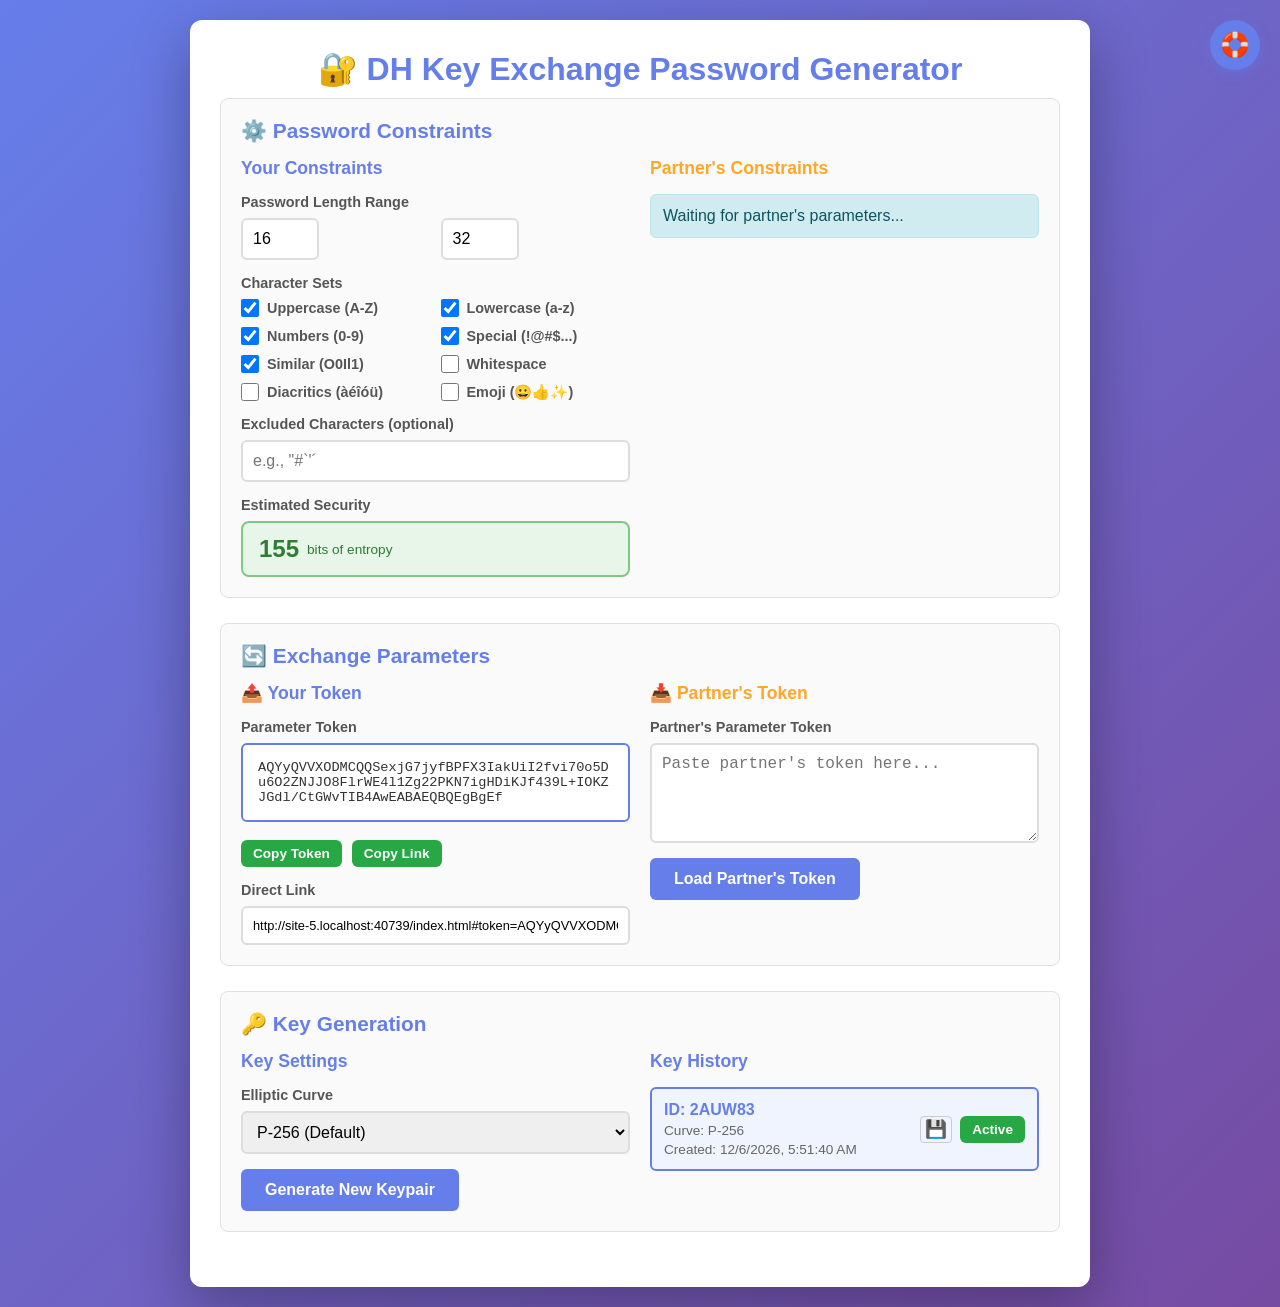
==== commit a7d4ae08: "Refactor crypto.js into password.js + storage.js - Added a new password.js module for handling passw" ====
--- a/index.html
+++ b/index.html
@@ -95,6 +95,15 @@
                             <button class="copy-button" id="copyVerification">Copy</button>
                         </div>
                     </div>
+
+                    <div class="result-item" style="grid-column: 1 / -1;">
+                        <label>Password Strength</label>
+                        <div id="bitSecurityActual" class="security-indicator large">
+                            <span class="security-value">—</span>
+                            <span class="security-label">bits of entropy</span>
+                            <span class="security-description"></span>
+                        </div>
+                    </div>
                 </div>
 
                 <div class="alert alert-warning" style="margin-top: 15px;">
@@ -165,6 +174,14 @@
                             <label>Excluded Characters (optional)</label>
                             <input type="text" id="excludedChars" placeholder="e.g., &quot;#&grave;'&acute;">
                         </div>
+
+                        <div class="form-group">
+                            <label>Estimated Security</label>
+                            <div id="bitSecurityEstimate" class="security-indicator">
+                                <span class="security-value">—</span>
+                                <span class="security-label">bits of entropy</span>
+                            </div>
+                        </div>
                     </div>
                 </div>
 
@@ -261,6 +278,8 @@
     </div>
 
     <script src="crypto.js"></script>
+    <script src="password.js"></script>
+    <script src="storage.js"></script>
     <script src="app.js"></script>
 
     <!-- Confirmation Modal -->
--- a/styles.css
+++ b/styles.css
@@ -771,3 +771,93 @@
 .confirm-confirm:hover {
     background: #d32f2f;
 }
+
+/* ========================================
+   Security Indicator Styles
+   ======================================== */
+.security-indicator {
+    display: flex;
+    align-items: center;
+    gap: 8px;
+    padding: 12px 16px;
+    border-radius: 8px;
+    background: #f5f5f5;
+    border: 2px solid #e0e0e0;
+    transition: all 0.3s ease;
+}
+
+.security-indicator .security-value {
+    font-size: 1.5em;
+    font-weight: 700;
+    color: #333;
+    min-width: 40px;
+}
+
+.security-indicator .security-label {
+    font-size: 0.85em;
+    color: #666;
+    font-weight: 500;
+}
+
+.security-indicator .security-description {
+    display: block;
+    font-size: 0.8em;
+    color: #666;
+    margin-top: 4px;
+    font-style: italic;
+}
+
+/* Large variant for results section */
+.security-indicator.large {
+    flex-direction: column;
+    align-items: flex-start;
+    padding: 16px 20px;
+}
+
+.security-indicator.large .security-value {
+    font-size: 2.2em;
+}
+
+.security-indicator.large .security-label {
+    font-size: 0.9em;
+}
+
+/* Color coding for security strength */
+.security-indicator.weak {
+    background: #ffebee;
+    border-color: #ef9a9a;
+}
+
+.security-indicator.weak .security-value {
+    color: #c62828;
+}
+
+.security-indicator.weak .security-label {
+    color: #c62828;
+}
+
+.security-indicator.moderate {
+    background: #fff3e0;
+    border-color: #ffb74d;
+}
+
+.security-indicator.moderate .security-value {
+    color: #f57c00;
+}
+
+.security-indicator.moderate .security-label {
+    color: #f57c00;
+}
+
+.security-indicator.strong {
+    background: #e8f5e9;
+    border-color: #81c784;
+}
+
+.security-indicator.strong .security-value {
+    color: #2e7d32;
+}
+
+.security-indicator.strong .security-label {
+    color: #2e7d32;
+}
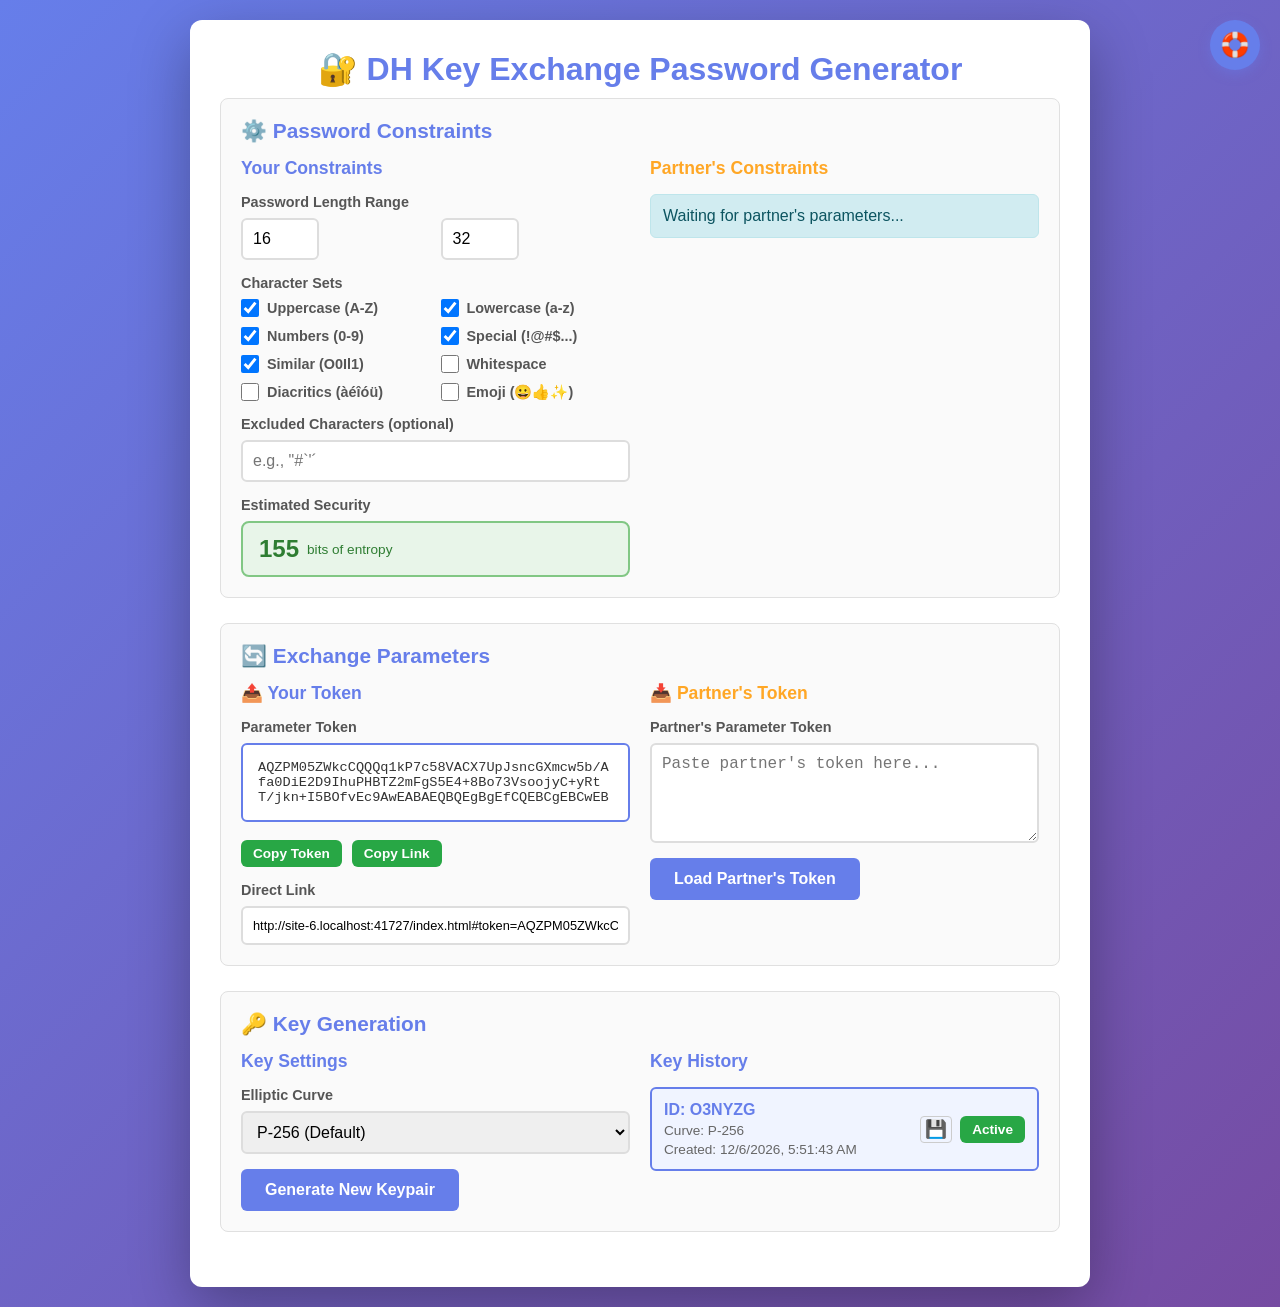
==== commit 04a0a9d6: "Extract TLV parsing to token.js" ====
--- a/index.html
+++ b/index.html
@@ -124,10 +124,10 @@
                             <label>Password Length Range</label>
                             <div class="range-inputs">
                                 <div>
-                                    <input type="number" id="minLength" min="4" max="128" value="16" placeholder="Min">
+                                    <input type="number" id="minLength" min="4" max="128" placeholder="Min">
                                 </div>
                                 <div>
-                                    <input type="number" id="maxLength" min="4" max="128" value="32" placeholder="Max">
+                                    <input type="number" id="maxLength" min="4" max="128" placeholder="Max">
                                 </div>
                             </div>
                         </div>
@@ -136,23 +136,23 @@
                             <label>Character Sets</label>
                             <div class="checkbox-group">
                                 <div class="checkbox-item">
-                                    <input type="checkbox" id="charUppercase" checked>
+                                    <input type="checkbox" id="charUppercase">
                                     <label for="charUppercase">Uppercase (A-Z)</label>
                                 </div>
                                 <div class="checkbox-item">
-                                    <input type="checkbox" id="charLowercase" checked>
+                                    <input type="checkbox" id="charLowercase">
                                     <label for="charLowercase">Lowercase (a-z)</label>
                                 </div>
                                 <div class="checkbox-item">
-                                    <input type="checkbox" id="charNumbers" checked>
+                                    <input type="checkbox" id="charNumbers">
                                     <label for="charNumbers">Numbers (0-9)</label>
                                 </div>
                                 <div class="checkbox-item">
-                                    <input type="checkbox" id="charSpecial" checked>
+                                    <input type="checkbox" id="charSpecial">
                                     <label for="charSpecial">Special (!@#$...)</label>
                                 </div>
                                 <div class="checkbox-item">
-                                    <input type="checkbox" id="charSimilar" checked>
+                                    <input type="checkbox" id="charSimilar">
                                     <label for="charSimilar">Similar (O0Il1)</label>
                                 </div>
                                 <div class="checkbox-item">
@@ -280,6 +280,7 @@
     <script src="crypto.js"></script>
     <script src="password.js"></script>
     <script src="storage.js"></script>
+    <script src="token.js"></script>
     <script src="app.js"></script>
 
     <!-- Confirmation Modal -->
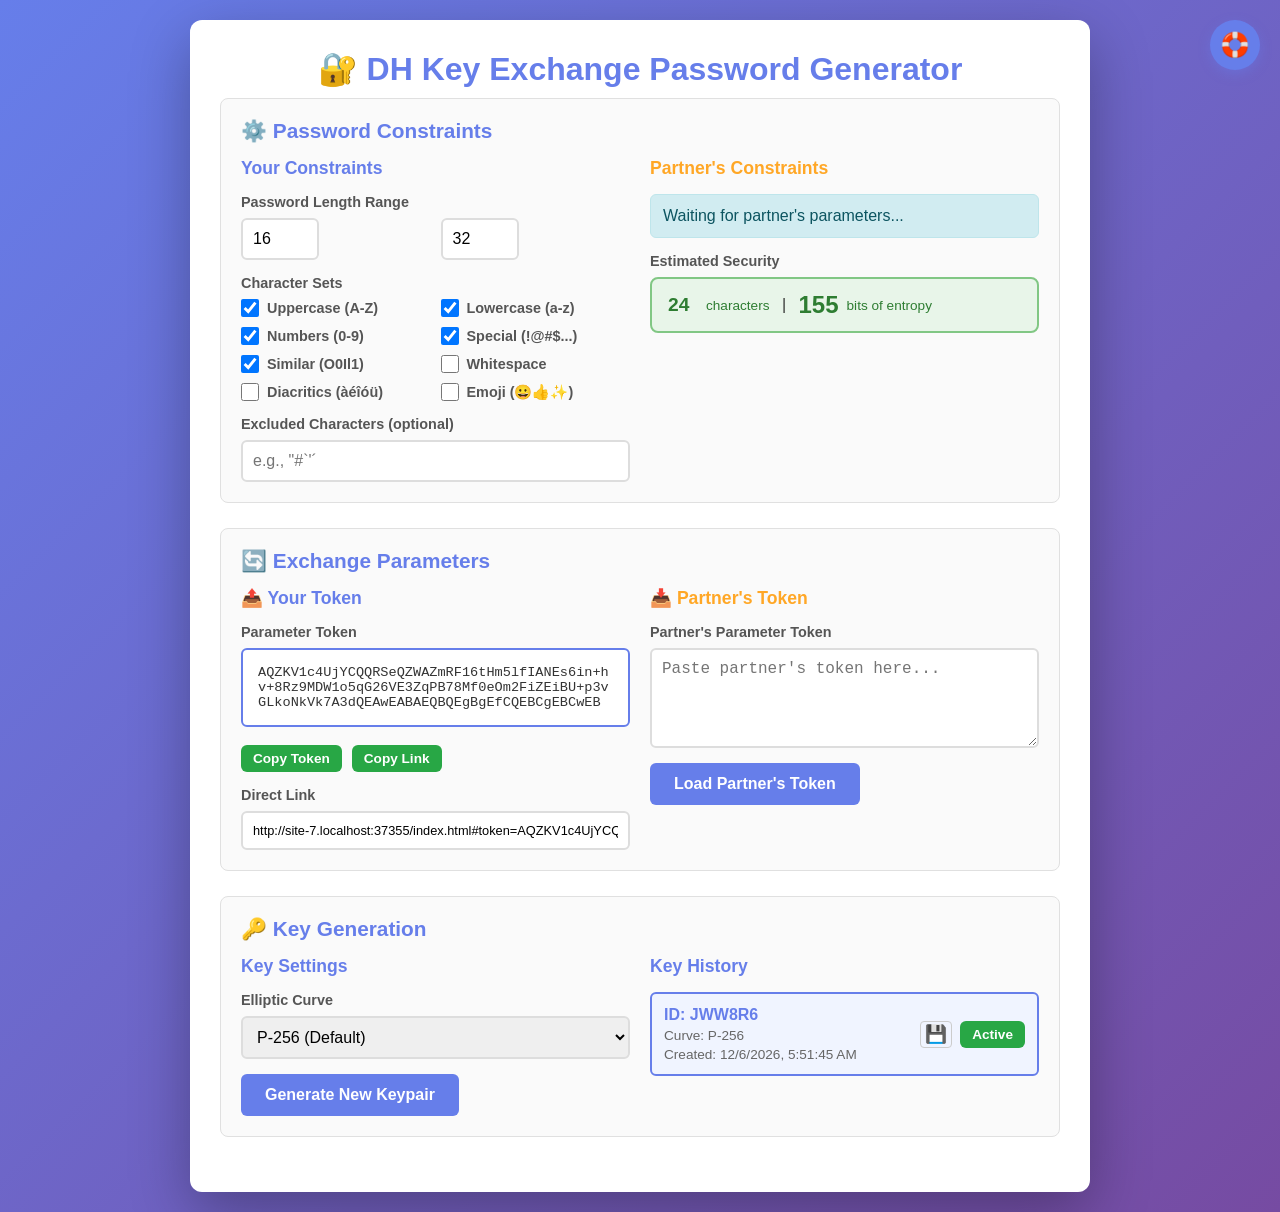
==== commit 05f26e24: "Show final password length" ====
--- a/index.html
+++ b/index.html
@@ -95,15 +95,6 @@
                             <button class="copy-button" id="copyVerification">Copy</button>
                         </div>
                     </div>
-
-                    <div class="result-item" style="grid-column: 1 / -1;">
-                        <label>Password Strength</label>
-                        <div id="bitSecurityActual" class="security-indicator large">
-                            <span class="security-value">—</span>
-                            <span class="security-label">bits of entropy</span>
-                            <span class="security-description"></span>
-                        </div>
-                    </div>
                 </div>
 
                 <div class="alert alert-warning" style="margin-top: 15px;">
@@ -175,13 +166,6 @@
                             <input type="text" id="excludedChars" placeholder="e.g., &quot;#&grave;'&acute;">
                         </div>
 
-                        <div class="form-group">
-                            <label>Estimated Security</label>
-                            <div id="bitSecurityEstimate" class="security-indicator">
-                                <span class="security-value">—</span>
-                                <span class="security-label">bits of entropy</span>
-                            </div>
-                        </div>
                     </div>
                 </div>
 
@@ -191,6 +175,16 @@
                     <div class="section-content">
                         <div id="partnerConstraintsContent" class="alert alert-info">
                             Waiting for partner's parameters...
+                        </div>
+                    </div>
+                    <div class="form-group">
+                        <label>Estimated Security</label>
+                        <div id="bitSecurityEstimate" class="security-indicator">
+                            <span class="length-value">—</span>
+                            <span class="length-label">characters</span>
+                             &nbsp;|&nbsp;
+                            <span class="security-value">—</span>
+                            <span class="security-label">bits of entropy</span>
                         </div>
                     </div>
                 </div>
--- a/styles.css
+++ b/styles.css
@@ -786,6 +786,19 @@
     transition: all 0.3s ease;
 }
 
+.security-indicator .length-value {
+    font-size: 1.2em;
+    font-weight: 600;
+    color: #333;
+    min-width: 30px;
+}
+
+.security-indicator .length-label {
+    font-size: 0.85em;
+    color: #666;
+    font-weight: 500;
+}
+
 .security-indicator .security-value {
     font-size: 1.5em;
     font-weight: 700;
@@ -807,21 +820,6 @@
     font-style: italic;
 }
 
-/* Large variant for results section */
-.security-indicator.large {
-    flex-direction: column;
-    align-items: flex-start;
-    padding: 16px 20px;
-}
-
-.security-indicator.large .security-value {
-    font-size: 2.2em;
-}
-
-.security-indicator.large .security-label {
-    font-size: 0.9em;
-}
-
 /* Color coding for security strength */
 .security-indicator.weak {
     background: #ffebee;
@@ -832,7 +830,15 @@
     color: #c62828;
 }
 
+.security-indicator.weak .length-value {
+    color: #c62828;
+}
+
 .security-indicator.weak .security-label {
+    color: #c62828;
+}
+
+.security-indicator.weak .length-label {
     color: #c62828;
 }
 
@@ -849,6 +855,14 @@
     color: #f57c00;
 }
 
+.security-indicator.moderate .length-value {
+    color: #f57c00;
+}
+
+.security-indicator.moderate .length-label {
+    color: #f57c00;
+}
+
 .security-indicator.strong {
     background: #e8f5e9;
     border-color: #81c784;
@@ -861,3 +875,11 @@
 .security-indicator.strong .security-label {
     color: #2e7d32;
 }
+
+.security-indicator.strong .length-value {
+    color: #2e7d32;
+}
+
+.security-indicator.strong .length-label {
+    color: #2e7d32;
+}
